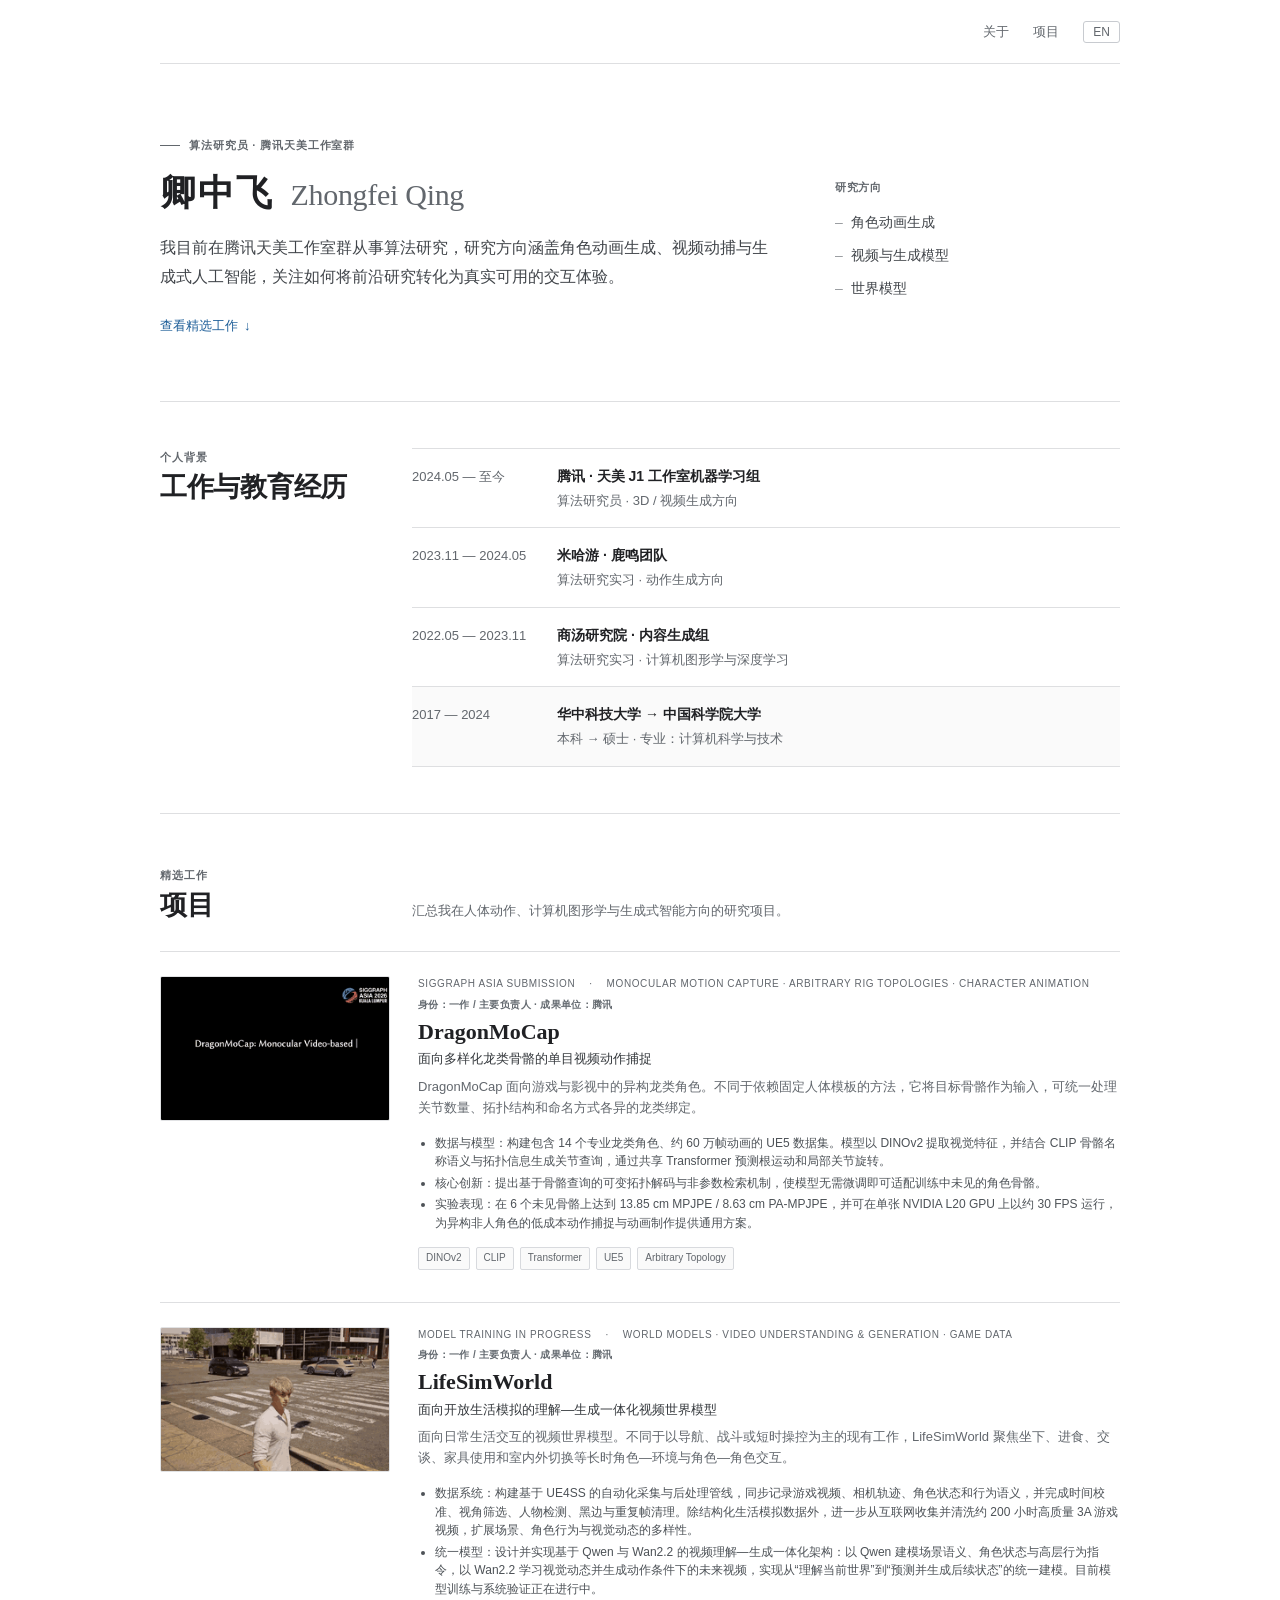
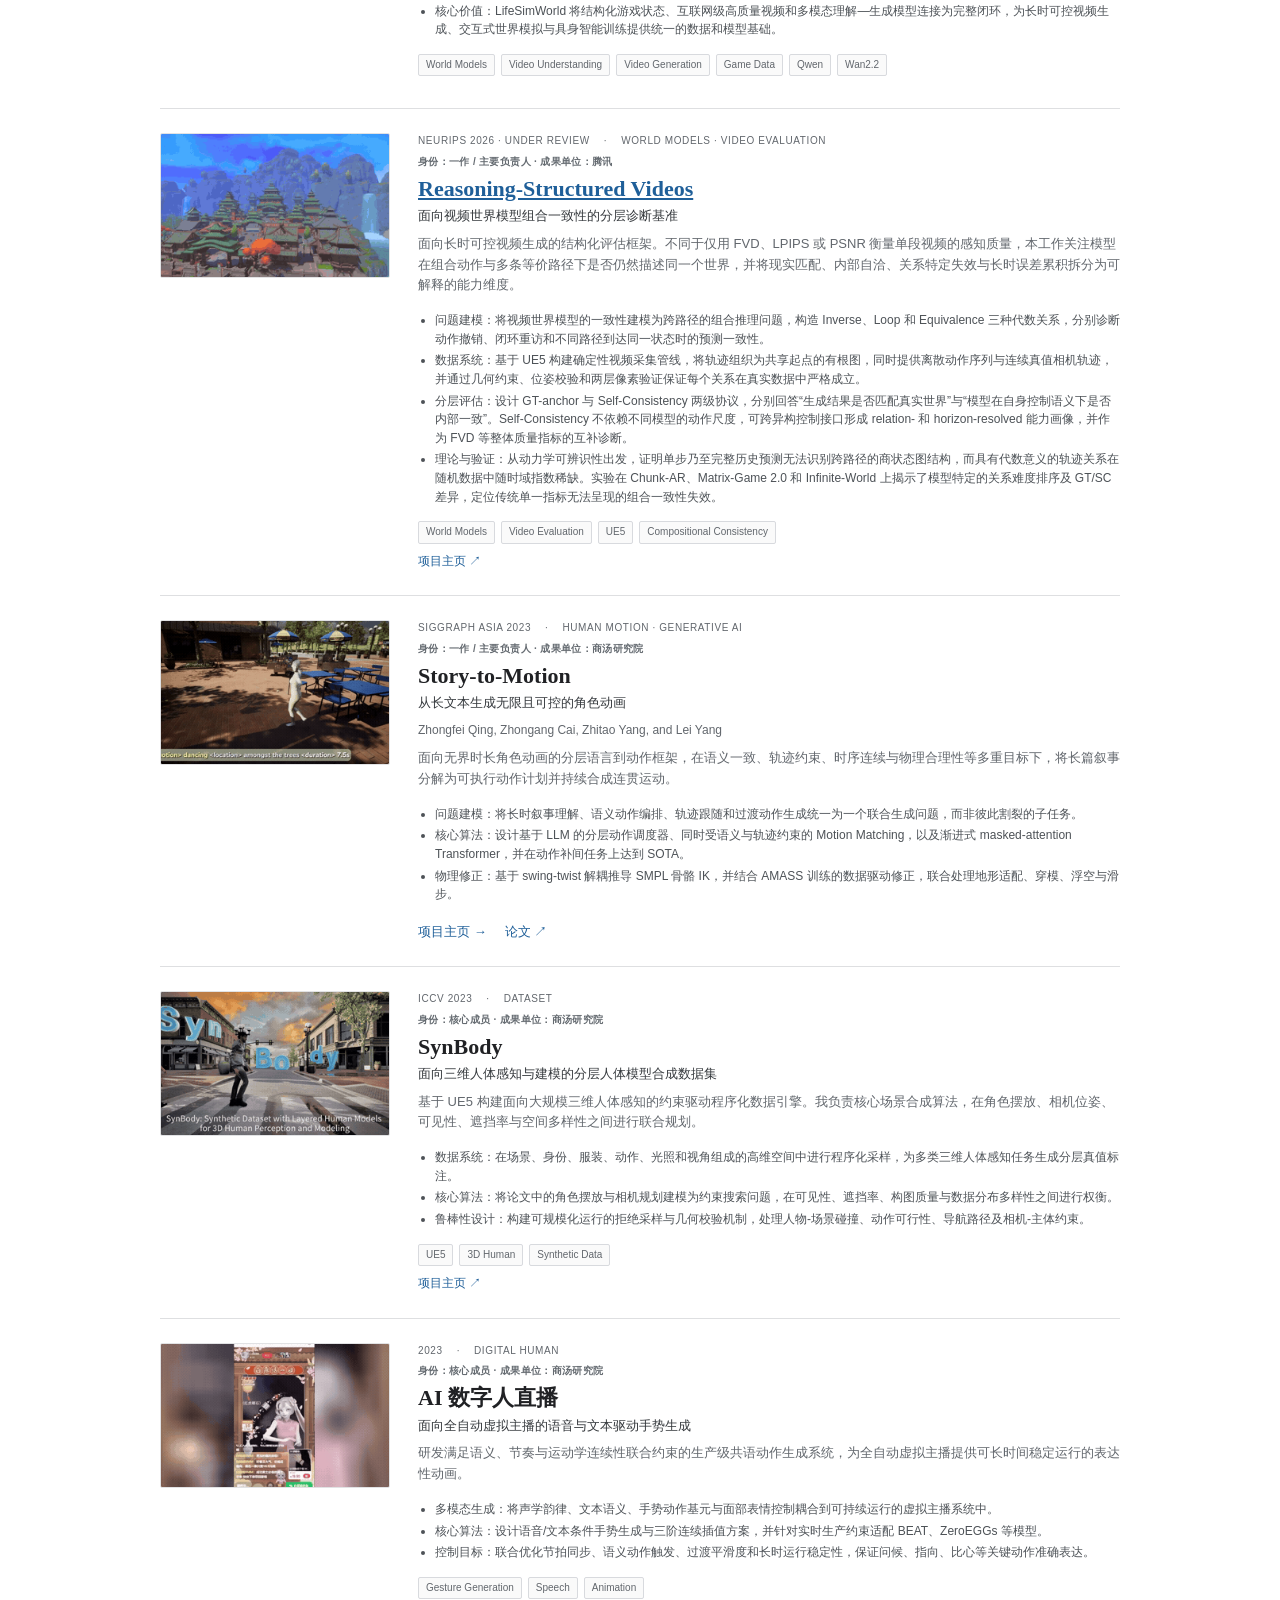
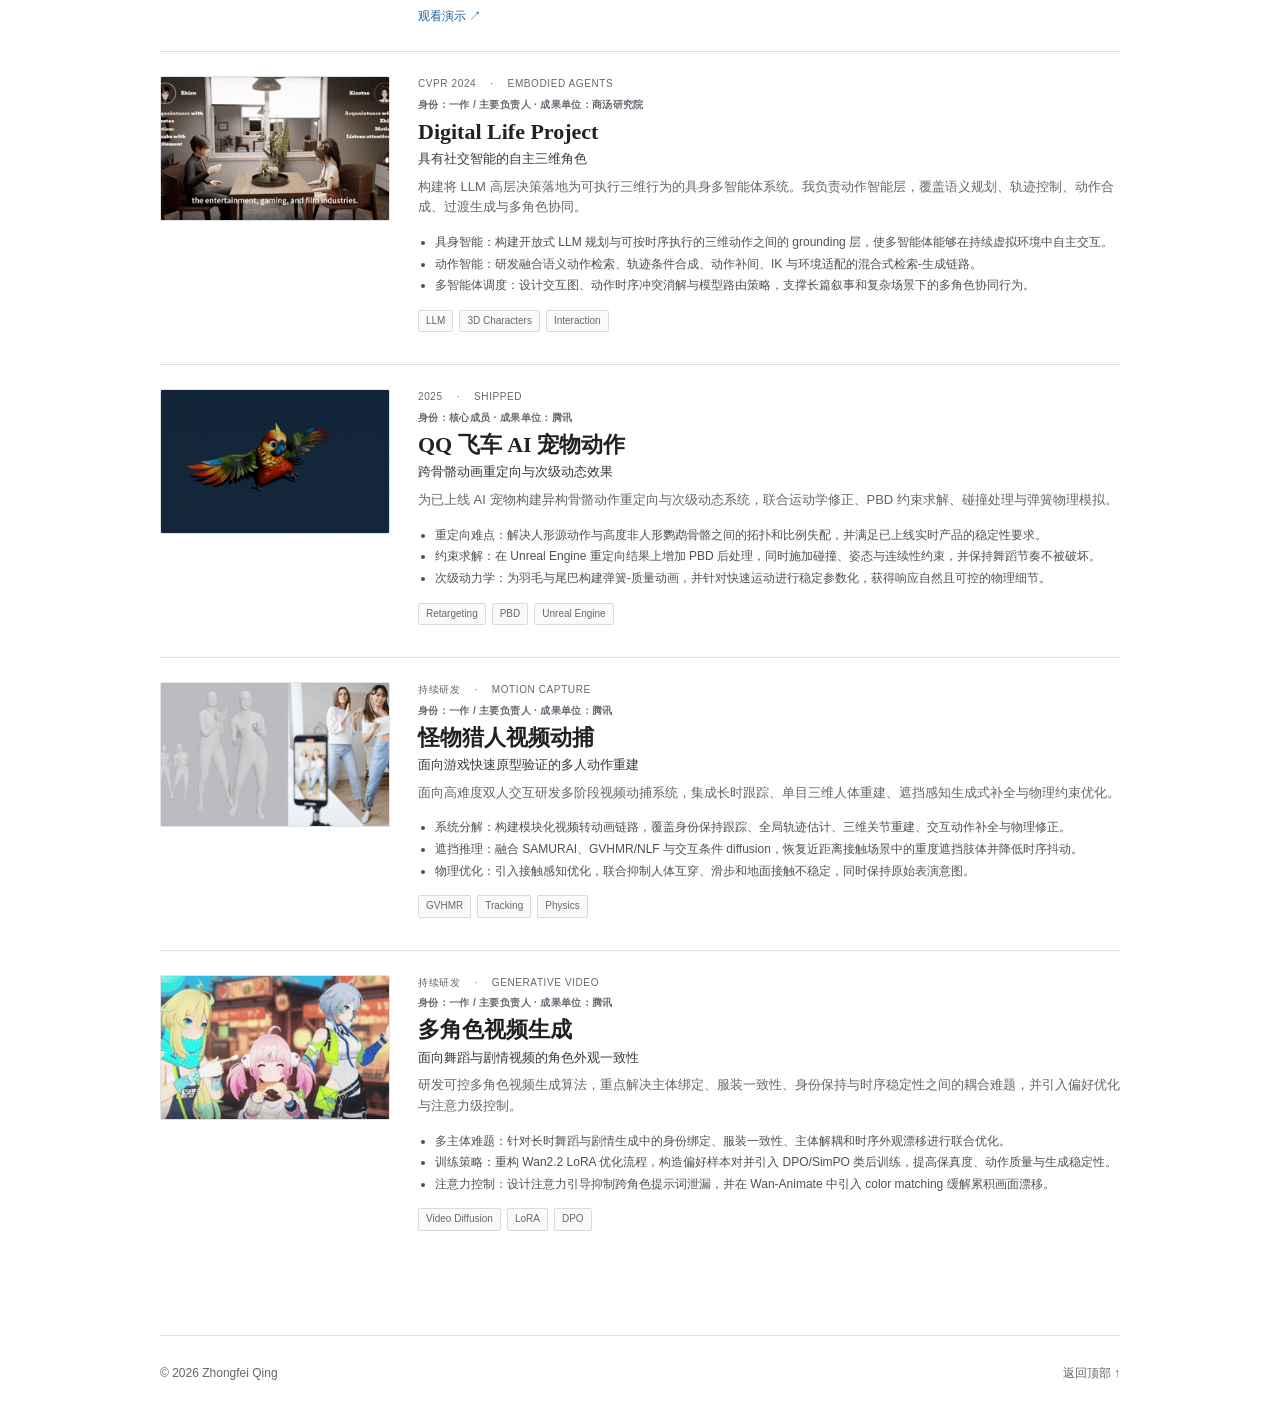
==== index.html @ 37f8f80c "Build bilingual academic portfolio homepage" ====
<!doctype html>
<html lang="zh-CN">
<head>
  <meta charset="utf-8">
  <meta name="viewport" content="width=device-width, initial-scale=1">
  <meta name="description" content="Zhongfei Qing — research, publications, and projects.">
  <title>Zhongfei Qing</title>
  <link rel="stylesheet" href="./assets/site.css">
</head>
<body>
  <header class="site-header">
    <nav aria-label="Primary navigation">
      <a href="#about" data-i18n="navAbout">About</a>
      <a href="#projects" data-i18n="navProjects">Projects</a>
      <button class="language-toggle" type="button" aria-label="切换到中文" data-language-toggle>中文</button>
    </nav>
  </header>

  <main id="top">
    <section class="hero" id="about">
      <div class="eyebrow"><span></span><span data-i18n="role">Algorithm Researcher · Tencent TiMi Studio Group</span></div>
      <div class="hero-grid">
        <div>
          <h1><span class="chinese-name">卿中飞</span><span class="english-name">Zhongfei <em>Qing</em></span></h1>
          <p class="intro" data-i18n="intro">
            我目前在腾讯天美工作室群从事算法研究，研究方向涵盖角色动画生成、视频动捕与
            生成式人工智能，关注如何将前沿研究转化为真实可用的交互体验。
          </p>
          <div class="hero-links">
            <a class="primary-link" href="#projects"><span data-i18n="viewWork">View selected work</span> <span aria-hidden="true">↓</span></a>
          </div>
        </div>
        <aside class="research-note" aria-label="Research interests">
          <p class="note-label" data-i18n="interestsLabel">Research interests</p>
          <ul>
            <li data-i18n="interestAnimation">Character Animation Generation</li>
            <li data-i18n="interestModels">Video &amp; Generative Models</li>
            <li data-i18n="interestWorld">World Models</li>
          </ul>
        </aside>
      </div>
    </section>

    <section class="profile-facts" aria-label="Experience and education">
      <div class="fact-heading">
        <p class="kicker" data-i18n="backgroundKicker">Background</p>
        <h2 data-i18n="backgroundTitle">Experience &amp; Education</h2>
      </div>
      <div class="fact-list">
        <article class="fact-row">
          <p class="fact-year" data-locale data-en="2024.05 — Present" data-zh="2024.05 — 至今">2024.05 — Present</p>
          <div>
            <h3 data-locale data-en="Tencent · TiMi J1 Studio Machine Learning Group" data-zh="腾讯 · 天美 J1 工作室机器学习组">Tencent · TiMi J1 Studio Machine Learning Group</h3>
            <p data-locale data-en="Algorithm Researcher · 3D / Video Generation" data-zh="算法研究员 · 3D / 视频生成方向">Algorithm Researcher · 3D / Video Generation</p>
          </div>
        </article>
        <article class="fact-row">
          <p class="fact-year">2023.11 — 2024.05</p>
          <div>
            <h3 data-locale data-en="miHoYo · Lumi Team" data-zh="米哈游 · 鹿鸣团队">miHoYo · Lumi Team</h3>
            <p data-locale data-en="Research Intern · Motion Generation" data-zh="算法研究实习 · 动作生成方向">Research Intern · Motion Generation</p>
          </div>
        </article>
        <article class="fact-row">
          <p class="fact-year">2022.05 — 2023.11</p>
          <div>
            <h3 data-locale data-en="SenseTime Research · Content Generation Team" data-zh="商汤研究院 · 内容生成组">SenseTime Research · Content Generation Team</h3>
            <p data-locale data-en="Research Intern · Computer Graphics & Deep Learning" data-zh="算法研究实习 · 计算机图形学与深度学习">Research Intern · Computer Graphics & Deep Learning</p>
          </div>
        </article>
        <article class="fact-row education-row">
          <p class="fact-year">2017 — 2024</p>
          <div>
            <h3 data-locale data-en="Huazhong University of Science and Technology → University of Chinese Academy of Sciences" data-zh="华中科技大学 → 中国科学院大学">Huazhong University of Science and Technology → University of Chinese Academy of Sciences</h3>
            <p data-locale data-en="B.E. → M.S. · Major: Computer Science and Technology" data-zh="本科 → 硕士 · 专业：计算机科学与技术">B.E. → M.S. · Major: Computer Science and Technology</p>
          </div>
        </article>
      </div>
    </section>

    <section class="projects" id="projects">
      <div class="section-heading">
        <div>
          <p class="kicker" data-i18n="selectedWork">Selected work</p>
          <h2 data-i18n="projectsTitle">Projects</h2>
        </div>
        <p data-i18n="projectsLead">A collection of research projects in motion, graphics, and generative intelligence.</p>
      </div>

      <div class="project-grid">
        <article class="project-summary">
          <div class="summary-image">
            <img class="media-contain" src="./assets/projects/gifs/dragonmocap.gif" alt="DragonMoCap monocular motion capture across diverse dragon rigs" loading="eager">
          </div>
          <div class="summary-meta"><span>SIGGRAPH Asia Submission</span><span>Monocular Motion Capture · Arbitrary Rig Topologies · Character Animation</span></div>
          <p class="project-credit" data-locale data-en="Role: First Author / Project Lead · Affiliation: Tencent" data-zh="身份：一作 / 主要负责人 · 成果单位：腾讯">Role: First Author / Project Lead · Affiliation: Tencent</p>
          <h3>DragonMoCap</h3>
          <p class="summary-subtitle" data-locale data-en="Monocular motion capture for diverse dragon skeletons" data-zh="面向多样化龙类骨骼的单目视频动作捕捉">Monocular motion capture for diverse dragon skeletons</p>
          <p data-locale data-en="DragonMoCap targets heterogeneous dragon characters in games and film. Unlike methods tied to a fixed human-body template, it takes the target skeleton itself as input and provides a unified solution for dragon rigs with different joint counts, topologies, and naming conventions." data-zh="DragonMoCap 面向游戏与影视中的异构龙类角色。不同于依赖固定人体模板的方法，它将目标骨骼作为输入，可统一处理关节数量、拓扑结构和命名方式各异的龙类绑定。">DragonMoCap targets heterogeneous dragon characters in games and film. Unlike methods tied to a fixed human-body template, it takes the target skeleton itself as input and provides a unified solution for dragon rigs with different joint counts, topologies, and naming conventions.</p>
          <ul class="project-details">
            <li data-locale data-en="Data and model: Built a UE5 dataset containing 14 professionally rigged dragon characters and approximately 600,000 animation frames. The model extracts visual features with DINOv2, combines CLIP semantics from bone names with skeletal topology to construct joint queries, and uses a shared Transformer to predict root motion and local joint rotations." data-zh="数据与模型：构建包含 14 个专业龙类角色、约 60 万帧动画的 UE5 数据集。模型以 DINOv2 提取视觉特征，并结合 CLIP 骨骼名称语义与拓扑信息生成关节查询，通过共享 Transformer 预测根运动和局部关节旋转。">Data and model: Built a UE5 dataset containing 14 professionally rigged dragon characters and approximately 600,000 animation frames. The model extracts visual features with DINOv2, combines CLIP semantics from bone names with skeletal topology to construct joint queries, and uses a shared Transformer to predict root motion and local joint rotations.</li>
            <li data-locale data-en="Core innovation: Introduces skeleton-query-based variable-topology decoding and non-parametric retrieval, allowing the model to adapt to previously unseen character rigs without fine-tuning." data-zh="核心创新：提出基于骨骼查询的可变拓扑解码与非参数检索机制，使模型无需微调即可适配训练中未见的角色骨骼。">Core innovation: Introduces skeleton-query-based variable-topology decoding and non-parametric retrieval, allowing the model to adapt to previously unseen character rigs without fine-tuning.</li>
            <li data-locale data-en="Performance: Achieves 13.85 cm MPJPE and 8.63 cm PA-MPJPE on six unseen skeletons while running at approximately 30 FPS on a single NVIDIA L20 GPU, providing a general and economical motion-capture solution for heterogeneous non-human character animation." data-zh="实验表现：在 6 个未见骨骼上达到 13.85 cm MPJPE / 8.63 cm PA-MPJPE，并可在单张 NVIDIA L20 GPU 上以约 30 FPS 运行，为异构非人角色的低成本动作捕捉与动画制作提供通用方案。">Performance: Achieves 13.85 cm MPJPE and 8.63 cm PA-MPJPE on six unseen skeletons while running at approximately 30 FPS on a single NVIDIA L20 GPU, providing a general and economical motion-capture solution for heterogeneous non-human character animation.</li>
          </ul>
          <div class="tag-list"><span>DINOv2</span><span>CLIP</span><span>Transformer</span><span>UE5</span><span>Arbitrary Topology</span></div>
        </article>

        <article class="project-summary">
          <div class="summary-image">
            <img src="./assets/projects/gifs/lifesimworld.gif" alt="LifeSimWorld open-world life simulation video world model demo" loading="lazy">
          </div>
          <div class="summary-meta"><span>Model Training in Progress</span><span>World Models · Video Understanding &amp; Generation · Game Data</span></div>
          <p class="project-credit" data-locale data-en="Role: First Author / Project Lead · Affiliation: Tencent" data-zh="身份：一作 / 主要负责人 · 成果单位：腾讯">Role: First Author / Project Lead · Affiliation: Tencent</p>
          <h3>LifeSimWorld</h3>
          <p class="summary-subtitle" data-locale data-en="A unified video world model for understanding and generating open-ended life simulation" data-zh="面向开放生活模拟的理解—生成一体化视频世界模型">A unified video world model for understanding and generating open-ended life simulation</p>
          <p data-locale data-en="A video world model for everyday life interactions. Unlike existing systems centered on navigation, combat, or short-horizon control, LifeSimWorld focuses on long-duration character–environment and character–character interactions such as sitting, eating, conversation, furniture use, and transitions between indoor and outdoor spaces." data-zh="面向日常生活交互的视频世界模型。不同于以导航、战斗或短时操控为主的现有工作，LifeSimWorld 聚焦坐下、进食、交谈、家具使用和室内外切换等长时角色—环境与角色—角色交互。">A video world model for everyday life interactions. Unlike existing systems centered on navigation, combat, or short-horizon control, LifeSimWorld focuses on long-duration character–environment and character–character interactions such as sitting, eating, conversation, furniture use, and transitions between indoor and outdoor spaces.</p>
          <ul class="project-details">
            <li data-locale data-en="Data system: Built a UE4SS-based automated capture and post-processing pipeline that synchronizes game video, camera trajectories, character states, and behavioral semantics, followed by temporal calibration, viewpoint filtering, person detection, black-border removal, and duplicate-frame cleaning. Beyond structured life-simulation data, collected and curated approximately 200 hours of high-quality AAA game footage to expand the diversity of environments, character behavior, and visual dynamics." data-zh="数据系统：构建基于 UE4SS 的自动化采集与后处理管线，同步记录游戏视频、相机轨迹、角色状态和行为语义，并完成时间校准、视角筛选、人物检测、黑边与重复帧清理。除结构化生活模拟数据外，进一步从互联网收集并清洗约 200 小时高质量 3A 游戏视频，扩展场景、角色行为与视觉动态的多样性。">Data system: Built a UE4SS-based automated capture and post-processing pipeline that synchronizes game video, camera trajectories, character states, and behavioral semantics, followed by temporal calibration, viewpoint filtering, person detection, black-border removal, and duplicate-frame cleaning. Beyond structured life-simulation data, collected and curated approximately 200 hours of high-quality AAA game footage to expand the diversity of environments, character behavior, and visual dynamics.</li>
            <li data-locale data-en="Unified model: Designed and implemented a Qwen- and Wan2.2-based architecture that unifies video understanding and generation. Qwen models scene semantics, character state, and high-level behavioral instructions, while Wan2.2 learns visual dynamics and generates action-conditioned future video, connecting current-world understanding with future-state prediction and synthesis. Model training and system validation are in progress." data-zh="统一模型：设计并实现基于 Qwen 与 Wan2.2 的视频理解—生成一体化架构：以 Qwen 建模场景语义、角色状态与高层行为指令，以 Wan2.2 学习视觉动态并生成动作条件下的未来视频，实现从“理解当前世界”到“预测并生成后续状态”的统一建模。目前模型训练与系统验证正在进行中。">Unified model: Designed and implemented a Qwen- and Wan2.2-based architecture that unifies video understanding and generation. Qwen models scene semantics, character state, and high-level behavioral instructions, while Wan2.2 learns visual dynamics and generates action-conditioned future video, connecting current-world understanding with future-state prediction and synthesis. Model training and system validation are in progress.</li>
            <li data-locale data-en="Core value: Connects structured game state, internet-scale high-quality video, and multimodal understanding–generation models into a complete data-to-model loop, providing a unified foundation for long-horizon controllable video generation, interactive world simulation, and embodied-intelligence training." data-zh="核心价值：LifeSimWorld 将结构化游戏状态、互联网级高质量视频和多模态理解—生成模型连接为完整闭环，为长时可控视频生成、交互式世界模拟与具身智能训练提供统一的数据和模型基础。">Core value: Connects structured game state, internet-scale high-quality video, and multimodal understanding–generation models into a complete data-to-model loop, providing a unified foundation for long-horizon controllable video generation, interactive world simulation, and embodied-intelligence training.</li>
          </ul>
          <div class="tag-list"><span>World Models</span><span>Video Understanding</span><span>Video Generation</span><span>Game Data</span><span>Qwen</span><span>Wan2.2</span></div>
        </article>

        <article class="project-summary">
          <div class="summary-image">
            <img src="./assets/projects/gifs/reasoning-structured-videos.gif" alt="Reasoning-Structured Videos compositional consistency evaluation demo" loading="lazy">
          </div>
          <div class="summary-meta"><span>NeurIPS 2026 · Under Review</span><span>World Models · Video Evaluation</span></div>
          <p class="project-credit" data-locale data-en="Role: First Author / Project Lead · Affiliation: Tencent" data-zh="身份：一作 / 主要负责人 · 成果单位：腾讯">Role: First Author / Project Lead · Affiliation: Tencent</p>
          <h3><a href="https://reasoningvideo.github.io/reasoning-structured-videos/" target="_blank" rel="noreferrer">Reasoning-Structured Videos</a></h3>
          <p class="summary-subtitle" data-locale data-en="A hierarchical diagnostic benchmark for compositional consistency in video world models" data-zh="面向视频世界模型组合一致性的分层诊断基准">A hierarchical diagnostic benchmark for compositional consistency in video world models</p>
          <p data-locale data-en="A structured evaluation framework for long-horizon controllable video generation. Beyond perceptual metrics such as FVD, LPIPS, and PSNR, it tests whether a model preserves the same underlying world across composed actions and multiple equivalent paths, decomposing failures into interpretable dimensions of realism, internal consistency, relation type, and temporal horizon." data-zh="面向长时可控视频生成的结构化评估框架。不同于仅用 FVD、LPIPS 或 PSNR 衡量单段视频的感知质量，本工作关注模型在组合动作与多条等价路径下是否仍然描述同一个世界，并将现实匹配、内部自洽、关系特定失效与长时误差累积拆分为可解释的能力维度。">A structured evaluation framework for long-horizon controllable video generation. Beyond perceptual metrics such as FVD, LPIPS, and PSNR, it tests whether a model preserves the same underlying world across composed actions and multiple equivalent paths, decomposing failures into interpretable dimensions of realism, internal consistency, relation type, and temporal horizon.</p>
          <ul class="project-details">
            <li data-locale data-en="Problem formulation: Models consistency in video world models as a cross-path compositional reasoning problem. Inverse, Loop, and Equivalence relations respectively diagnose action cancellation, closed-loop revisitation, and agreement between distinct paths that reach the same state." data-zh="问题建模：将视频世界模型的一致性建模为跨路径的组合推理问题，构造 Inverse、Loop 和 Equivalence 三种代数关系，分别诊断动作撤销、闭环重访和不同路径到达同一状态时的预测一致性。">Problem formulation: Models consistency in video world models as a cross-path compositional reasoning problem. Inverse, Loop, and Equivalence relations respectively diagnose action cancellation, closed-loop revisitation, and agreement between distinct paths that reach the same state.</li>
            <li data-locale data-en="Data system: Builds a deterministic UE5 capture pipeline that organizes trajectories as rooted graphs with shared initial states, paired discrete action sequences, and continuous ground-truth camera poses. Geometric constraints, pose verification, and two-stage pixel validation ensure every algebraic relation holds exactly in the real data." data-zh="数据系统：基于 UE5 构建确定性视频采集管线，将轨迹组织为共享起点的有根图，同时提供离散动作序列与连续真值相机轨迹，并通过几何约束、位姿校验和两层像素验证保证每个关系在真实数据中严格成立。">Data system: Builds a deterministic UE5 capture pipeline that organizes trajectories as rooted graphs with shared initial states, paired discrete action sequences, and continuous ground-truth camera poses. Geometric constraints, pose verification, and two-stage pixel validation ensure every algebraic relation holds exactly in the real data.</li>
            <li data-locale data-en="Hierarchical evaluation: Introduces complementary GT-anchor and Self-Consistency protocols to separate real-world fidelity from consistency under a model's own control semantics. The latter is invariant to model-specific action scales and produces relation- and horizon-resolved capability profiles across heterogeneous control interfaces." data-zh="分层评估：设计 GT-anchor 与 Self-Consistency 两级协议，分别回答“生成结果是否匹配真实世界”与“模型在自身控制语义下是否内部一致”。Self-Consistency 不依赖不同模型的动作尺度，可跨异构控制接口形成 relation- 和 horizon-resolved 能力画像，并作为 FVD 等整体质量指标的互补诊断。">Hierarchical evaluation: Introduces complementary GT-anchor and Self-Consistency protocols to separate real-world fidelity from consistency under a model's own control semantics. The latter is invariant to model-specific action scales and produces relation- and horizon-resolved capability profiles across heterogeneous control interfaces.</li>
            <li data-locale data-en="Theory and validation: Shows from dynamical identifiability that one-step and even full-history prediction cannot identify the quotient-state structure induced by cross-path equivalence, while algebraically meaningful relations become exponentially rare in random data as the horizon grows. Experiments on Chunk-AR, Matrix-Game 2.0, and Infinite-World reveal model-specific relation difficulty and GT/SC gaps hidden by aggregate metrics." data-zh="理论与验证：从动力学可辨识性出发，证明单步乃至完整历史预测无法识别跨路径的商状态图结构，而具有代数意义的轨迹关系在随机数据中随时域指数稀缺。实验在 Chunk-AR、Matrix-Game 2.0 和 Infinite-World 上揭示了模型特定的关系难度排序及 GT/SC 差异，定位传统单一指标无法呈现的组合一致性失效。">Theory and validation: Shows from dynamical identifiability that one-step and even full-history prediction cannot identify the quotient-state structure induced by cross-path equivalence, while algebraically meaningful relations become exponentially rare in random data as the horizon grows. Experiments on Chunk-AR, Matrix-Game 2.0, and Infinite-World reveal model-specific relation difficulty and GT/SC gaps hidden by aggregate metrics.</li>
          </ul>
          <div class="tag-list"><span>World Models</span><span>Video Evaluation</span><span>UE5</span><span>Compositional Consistency</span></div>
          <a href="https://reasoningvideo.github.io/reasoning-structured-videos/" target="_blank" rel="noreferrer"><span data-i18n="publicProject">Project page</span> ↗</a>
        </article>

      <article class="project-card">
        <a class="project-media" href="./projects/story-to-motion/" aria-label="Open Story-to-Motion project page">
          <img src="./assets/projects/gifs/story-to-motion.gif" alt="Story-to-Motion text-driven character animation demo" loading="lazy">
          <span class="view-project"><span data-i18n="viewProject">View project</span> <span aria-hidden="true">↗</span></span>
        </a>
        <div class="project-copy">
          <div class="project-meta">
            <span>SIGGRAPH Asia 2023</span>
            <span>Human Motion · Generative AI</span>
          </div>
          <p class="project-credit" data-locale data-en="Role: First Author / Project Lead · Affiliation: SenseTime Research" data-zh="身份：一作 / 主要负责人 · 成果单位：商汤研究院">Role: First Author / Project Lead · Affiliation: SenseTime Research</p>
          <h3><a href="./projects/story-to-motion/">Story-to-Motion</a></h3>
          <p class="project-subtitle" data-i18n="projectSubtitle">Synthesizing Infinite and Controllable Character Animation from Long Text</p>
          <p class="project-authors">Zhongfei Qing, Zhongang Cai, Zhitao Yang, and Lei Yang</p>
          <p data-i18n="projectDescription">
            A language-driven system for generating controllable, infinitely long character
            motions and trajectories from narrative text. It combines an LLM-based motion
            scheduler, semantic motion retrieval, and a progressive mask transformer to
            produce coherent animation across long stories.
          </p>
          <ul class="project-details">
            <li data-locale data-en="Problem formulation: Unified long-horizon language understanding, semantic motion composition, trajectory tracking, and transition synthesis in a single generation problem rather than isolated subtasks." data-zh="问题建模：将长时叙事理解、语义动作编排、轨迹跟随和过渡动作生成统一为一个联合生成问题，而非彼此割裂的子任务。">Problem formulation: Unified long-horizon language understanding, semantic motion composition, trajectory tracking, and transition synthesis in a single generation problem rather than isolated subtasks.</li>
            <li data-locale data-en="Core algorithm: Designed an LLM-based hierarchical motion scheduler, semantic-and-trajectory constrained motion matching, and a progressive masked-attention Transformer that achieved state-of-the-art results on motion inbetweening." data-zh="核心算法：设计基于 LLM 的分层动作调度器、同时受语义与轨迹约束的 Motion Matching，以及渐进式 masked-attention Transformer，并在动作补间任务上达到 SOTA。">Core algorithm: Designed an LLM-based hierarchical motion scheduler, semantic-and-trajectory constrained motion matching, and a progressive masked-attention Transformer that achieved state-of-the-art results on motion inbetweening.</li>
            <li data-locale data-en="Physical correction: Derived SMPL inverse kinematics with swing-twist decomposition and AMASS-trained data-driven refinement to jointly address terrain adaptation, penetration, floating, and foot sliding." data-zh="物理修正：基于 swing-twist 解耦推导 SMPL 骨骼 IK，并结合 AMASS 训练的数据驱动修正，联合处理地形适配、穿模、浮空与滑步。">Physical correction: Derived SMPL inverse kinematics with swing-twist decomposition and AMASS-trained data-driven refinement to jointly address terrain adaptation, penetration, floating, and foot sliding.</li>
          </ul>
          <div class="project-actions">
            <a class="project-link" href="./projects/story-to-motion/"><span data-i18n="projectPage">Project page</span> <span aria-hidden="true">→</span></a>
            <a class="project-link subtle" href="https://arxiv.org/abs/2303.17368" target="_blank" rel="noreferrer"><span data-i18n="paper">Paper</span> ↗</a>
          </div>
        </div>
      </article>

        <article class="project-summary">
          <div class="summary-image"><img src="./assets/projects/gifs/synbody.gif" alt="SynBody synthetic human dataset demo" loading="lazy"></div>
          <div class="summary-meta"><span>ICCV 2023</span><span>Dataset</span></div>
          <p class="project-credit" data-locale data-en="Role: Core Member · Affiliation: SenseTime Research" data-zh="身份：核心成员 · 成果单位：商汤研究院">Role: Core Member · Affiliation: SenseTime Research</p>
          <h3>SynBody</h3>
          <p class="summary-subtitle" data-i18n="synbodySubtitle">Synthetic Dataset with Layered Human Models for 3D Human Perception and Modeling</p>
          <p data-i18n="synbodyDescription">A large-scale synthetic human dataset built with UE5 for 3D human perception. I designed the camera and character placement system, including visibility, occlusion, and scene-aware layout planning.</p>
          <ul class="project-details">
            <li data-locale data-en="Dataset system: Constructed a high-dimensional procedural generation space over scenes, identities, garments, motions, lighting, and viewpoints, producing layered ground truth for multiple 3D perception tasks." data-zh="数据系统：在场景、身份、服装、动作、光照和视角组成的高维空间中进行程序化采样，为多类三维人体感知任务生成分层真值标注。">Dataset system: Constructed a high-dimensional procedural generation space over scenes, identities, garments, motions, lighting, and viewpoints, producing layered ground truth for multiple 3D perception tasks.</li>
            <li data-locale data-en="Core algorithm: Designed the paper's character placement and camera planning modules as a constrained search problem balancing visibility, occlusion, framing quality, and distribution diversity." data-zh="核心算法：将论文中的角色摆放与相机规划建模为约束搜索问题，在可见性、遮挡率、构图质量与数据分布多样性之间进行权衡。">Core algorithm: Designed the paper's character placement and camera planning modules as a constrained search problem balancing visibility, occlusion, framing quality, and distribution diversity.</li>
            <li data-locale data-en="Robustness: Built scalable rejection sampling and geometric validation for human-scene collision, action feasibility, navigation paths, and camera-to-subject constraints." data-zh="鲁棒性设计：构建可规模化运行的拒绝采样与几何校验机制，处理人物-场景碰撞、动作可行性、导航路径及相机-主体约束。">Robustness: Built scalable rejection sampling and geometric validation for human-scene collision, action feasibility, navigation paths, and camera-to-subject constraints.</li>
          </ul>
          <div class="tag-list"><span>UE5</span><span>3D Human</span><span>Synthetic Data</span></div>
          <a href="https://synbody.github.io/" target="_blank" rel="noreferrer"><span data-i18n="publicProject">Project page</span> ↗</a>
        </article>

        <article class="project-summary">
          <div class="summary-image"><img src="./assets/projects/gifs/digital-human-livestream.gif" alt="AI digital human livestreaming demo" loading="lazy"></div>
          <div class="summary-meta"><span>2023</span><span>Digital Human</span></div>
          <p class="project-credit" data-locale data-en="Role: Core Member · Affiliation: SenseTime Research" data-zh="身份：核心成员 · 成果单位：商汤研究院">Role: Core Member · Affiliation: SenseTime Research</p>
          <h3 data-i18n="livestreamTitle">AI Digital Human Livestreaming</h3>
          <p class="summary-subtitle" data-i18n="livestreamSubtitle">Speech- and text-driven gesture generation for autonomous virtual presenters</p>
          <p data-i18n="livestreamDescription">Developed gesture generation and continuous motion interpolation for an automated virtual livestreamer, aligning expressive gestures with speech rhythm and semantic intent.</p>
          <ul class="project-details">
            <li data-locale data-en="Multimodal generation: Coupled acoustic prosody, linguistic semantics, gesture primitives, and facial expression control in a continuously running virtual-presenter stack." data-zh="多模态生成：将声学韵律、文本语义、手势动作基元与面部表情控制耦合到可持续运行的虚拟主播系统中。">Multimodal generation: Coupled acoustic prosody, linguistic semantics, gesture primitives, and facial expression control in a continuously running virtual-presenter stack.</li>
            <li data-locale data-en="Core algorithm: Designed speech/text-conditioned gesture synthesis and a third-order continuous interpolation scheme, while adapting BEAT and ZeroEGGs-style models for real-time production constraints." data-zh="核心算法：设计语音/文本条件手势生成与三阶连续插值方案，并针对实时生产约束适配 BEAT、ZeroEGGs 等模型。">Core algorithm: Designed speech/text-conditioned gesture synthesis and a third-order continuous interpolation scheme, while adapting BEAT and ZeroEGGs-style models for real-time production constraints.</li>
            <li data-locale data-en="Control objective: Jointly optimized beat synchronization, semantic gesture triggering, transition smoothness, and long-duration stability for gestures such as greeting, pointing, and heart signs." data-zh="控制目标：联合优化节拍同步、语义动作触发、过渡平滑度和长时运行稳定性，保证问候、指向、比心等关键动作准确表达。">Control objective: Jointly optimized beat synchronization, semantic gesture triggering, transition smoothness, and long-duration stability for gestures such as greeting, pointing, and heart signs.</li>
          </ul>
          <div class="tag-list"><span>Gesture Generation</span><span>Speech</span><span>Animation</span></div>
          <a href="https://www.bilibili.com/video/BV1aj411U7ca/" target="_blank" rel="noreferrer"><span data-i18n="watchDemo">Watch demo</span> ↗</a>
        </article>

        <article class="project-summary">
          <div class="summary-image"><img src="./assets/projects/gifs/digital-life.gif" alt="Digital Life autonomous character interaction demo" loading="lazy"></div>
          <div class="summary-meta"><span>CVPR 2024</span><span>Embodied Agents</span></div>
          <p class="project-credit" data-locale data-en="Role: First Author / Project Lead · Affiliation: SenseTime Research" data-zh="身份：一作 / 主要负责人 · 成果单位：商汤研究院">Role: First Author / Project Lead · Affiliation: SenseTime Research</p>
          <h3>Digital Life Project</h3>
          <p class="summary-subtitle" data-i18n="digitalLifeSubtitle">Autonomous 3D Characters with Social Intelligence</p>
          <p data-i18n="digitalLifeDescription">A multi-character virtual world combining language models with motion generation. I worked on text-driven interaction, semantic action execution, motion transitions, and multi-agent animation logic.</p>
          <ul class="project-details">
            <li data-locale data-en="Embodied intelligence: Built the grounding layer between open-ended LLM plans and temporally executable 3D actions in a persistent multi-agent environment." data-zh="具身智能：构建开放式 LLM 规划与可按时序执行的三维动作之间的 grounding 层，使多智能体能够在持续虚拟环境中自主交互。">Embodied intelligence: Built the grounding layer between open-ended LLM plans and temporally executable 3D actions in a persistent multi-agent environment.</li>
            <li data-locale data-en="Motion intelligence: Developed a hybrid retrieval-and-generation stack combining semantic motion search, trajectory-conditioned synthesis, inbetweening, IK, and environment adaptation." data-zh="动作智能：研发融合语义动作检索、轨迹条件合成、动作补间、IK 与环境适配的混合式检索-生成链路。">Motion intelligence: Developed a hybrid retrieval-and-generation stack combining semantic motion search, trajectory-conditioned synthesis, inbetweening, IK, and environment adaptation.</li>
            <li data-locale data-en="Multi-agent scheduling: Designed interaction graphs, temporal conflict resolution, and model-routing policies for coordinated behavior across long narratives and complex scenes." data-zh="多智能体调度：设计交互图、动作时序冲突消解与模型路由策略，支撑长篇叙事和复杂场景下的多角色协同行为。">Multi-agent scheduling: Designed interaction graphs, temporal conflict resolution, and model-routing policies for coordinated behavior across long narratives and complex scenes.</li>
          </ul>
          <div class="tag-list"><span>LLM</span><span>3D Characters</span><span>Interaction</span></div>
        </article>

        <article class="project-summary">
          <div class="summary-image"><img src="./assets/projects/gifs/qq-speed-pet.gif" alt="QQ Speed AI pet motion retargeting demo" loading="lazy"></div>
          <div class="summary-meta"><span>2025</span><span>Shipped</span></div>
          <p class="project-credit" data-locale data-en="Role: Core Member · Affiliation: Tencent" data-zh="身份：核心成员 · 成果单位：腾讯">Role: Core Member · Affiliation: Tencent</p>
          <h3 data-i18n="petTitle">QQ Speed AI Pet Motion</h3>
          <p class="summary-subtitle" data-i18n="petSubtitle">Cross-skeleton animation retargeting and secondary motion</p>
          <p data-i18n="petDescription">Built dance animation for an interactive in-game pet, improving cross-skeleton retargeting with position-based dynamics and adding physically inspired feather and tail motion.</p>
          <ul class="project-details">
            <li data-locale data-en="Retargeting challenge: Solved severe topology and proportion mismatch between source humanoid motion and a highly non-human parrot skeleton in a shipped real-time product." data-zh="重定向难点：解决人形源动作与高度非人形鹦鹉骨骼之间的拓扑和比例失配，并满足已上线实时产品的稳定性要求。">Retargeting challenge: Solved severe topology and proportion mismatch between source humanoid motion and a highly non-human parrot skeleton in a shipped real-time product.</li>
            <li data-locale data-en="Constraint solver: Added a position-based dynamics post-process over Unreal Engine retargeting to enforce collision, pose, and continuity constraints without destroying dance rhythm." data-zh="约束求解：在 Unreal Engine 重定向结果上增加 PBD 后处理，同时施加碰撞、姿态与连续性约束，并保持舞蹈节奏不被破坏。">Constraint solver: Added a position-based dynamics post-process over Unreal Engine retargeting to enforce collision, pose, and continuity constraints without destroying dance rhythm.</li>
            <li data-locale data-en="Secondary dynamics: Constructed spring-mass animation for feathers and tail with stable parameterization under fast motion, producing responsive yet controllable physical detail." data-zh="次级动力学：为羽毛与尾巴构建弹簧-质量动画，并针对快速运动进行稳定参数化，获得响应自然且可控的物理细节。">Secondary dynamics: Constructed spring-mass animation for feathers and tail with stable parameterization under fast motion, producing responsive yet controllable physical detail.</li>
          </ul>
          <div class="tag-list"><span>Retargeting</span><span>PBD</span><span>Unreal Engine</span></div>
        </article>

        <article class="project-summary">
          <div class="summary-image"><img src="./assets/projects/gifs/video-mocap.gif" alt="Monster Hunter video motion capture reconstruction demo" loading="lazy"></div>
          <div class="summary-meta"><span data-i18n="ongoing">Ongoing</span><span>Motion Capture</span></div>
          <p class="project-credit" data-locale data-en="Role: First Author / Project Lead · Affiliation: Tencent" data-zh="身份：一作 / 主要负责人 · 成果单位：腾讯">Role: First Author / Project Lead · Affiliation: Tencent</p>
          <h3 data-i18n="mocapTitle">Monster Hunter Video Motion Capture</h3>
          <p class="summary-subtitle" data-i18n="mocapSubtitle">Multi-person motion reconstruction for rapid game prototyping</p>
          <p data-i18n="mocapDescription">Developing a video-based motion capture pipeline for interacting characters, with accurate tracking, 3D human reconstruction, occlusion-aware motion recovery, and physics refinement.</p>
          <ul class="project-details">
            <li data-locale data-en="System decomposition: Built a modular video-to-animation stack covering identity-preserving tracking, global trajectory estimation, articulated 3D reconstruction, interaction completion, and physical correction." data-zh="系统分解：构建模块化视频转动画链路，覆盖身份保持跟踪、全局轨迹估计、三维关节重建、交互动作补全与物理修正。">System decomposition: Built a modular video-to-animation stack covering identity-preserving tracking, global trajectory estimation, articulated 3D reconstruction, interaction completion, and physical correction.</li>
            <li data-locale data-en="Occlusion reasoning: Combined SAMURAI with GVHMR/NLF and interaction-conditioned diffusion to recover heavily occluded limbs and reduce temporal jitter in close-contact scenes." data-zh="遮挡推理：融合 SAMURAI、GVHMR/NLF 与交互条件 diffusion，恢复近距离接触场景中的重度遮挡肢体并降低时序抖动。">Occlusion reasoning: Combined SAMURAI with GVHMR/NLF and interaction-conditioned diffusion to recover heavily occluded limbs and reduce temporal jitter in close-contact scenes.</li>
            <li data-locale data-en="Physics refinement: Introduced contact-aware optimization to jointly suppress interpenetration, foot sliding, and unstable ground contact while preserving the captured motion intent." data-zh="物理优化：引入接触感知优化，联合抑制人体互穿、滑步和地面接触不稳定，同时保持原始表演意图。">Physics refinement: Introduced contact-aware optimization to jointly suppress interpenetration, foot sliding, and unstable ground contact while preserving the captured motion intent.</li>
          </ul>
          <div class="tag-list"><span>GVHMR</span><span>Tracking</span><span>Physics</span></div>
        </article>

        <article class="project-summary">
          <div class="summary-image"><img src="./assets/projects/gifs/multi-character-video.gif" alt="Multi-character generative video demo" loading="lazy"></div>
          <div class="summary-meta"><span data-i18n="ongoing">Ongoing</span><span>Generative Video</span></div>
          <p class="project-credit" data-locale data-en="Role: First Author / Project Lead · Affiliation: Tencent" data-zh="身份：一作 / 主要负责人 · 成果单位：腾讯">Role: First Author / Project Lead · Affiliation: Tencent</p>
          <h3 data-i18n="videoTitle">Multi-character Video Generation</h3>
          <p class="summary-subtitle" data-i18n="videoSubtitle">Consistent character appearance for dance and narrative video</p>
          <p data-i18n="videoDescription">Research on controllable multi-character video generation, focusing on identity and clothing consistency through LoRA training, preference optimization, and attention-guided conditioning.</p>
          <ul class="project-details">
            <li data-locale data-en="Multi-subject challenge: Tackled identity binding, clothing consistency, subject disentanglement, and temporal appearance drift in long-form dance and narrative generation." data-zh="多主体难题：针对长时舞蹈与剧情生成中的身份绑定、服装一致性、主体解耦和时序外观漂移进行联合优化。">Multi-subject challenge: Tackled identity binding, clothing consistency, subject disentanglement, and temporal appearance drift in long-form dance and narrative generation.</li>
            <li data-locale data-en="Training strategy: Reworked Wan2.2 LoRA optimization with curated preference pairs and DPO/SimPO-style post-training to improve fidelity, motion quality, and generation stability." data-zh="训练策略：重构 Wan2.2 LoRA 优化流程，构造偏好样本对并引入 DPO/SimPO 类后训练，提高保真度、动作质量与生成稳定性。">Training strategy: Reworked Wan2.2 LoRA optimization with curated preference pairs and DPO/SimPO-style post-training to improve fidelity, motion quality, and generation stability.</li>
            <li data-locale data-en="Attention control: Designed attention guidance to suppress cross-character prompt leakage and introduced color matching in Wan-Animate to mitigate accumulated visual drift." data-zh="注意力控制：设计注意力引导抑制跨角色提示词泄漏，并在 Wan-Animate 中引入 color matching 缓解累积画面漂移。">Attention control: Designed attention guidance to suppress cross-character prompt leakage and introduced color matching in Wan-Animate to mitigate accumulated visual drift.</li>
          </ul>
          <div class="tag-list"><span>Video Diffusion</span><span>LoRA</span><span>DPO</span></div>
        </article>

        <article class="project-summary" hidden data-project="game-production-aigc">
          <div class="summary-image visual-placeholder" role="img" aria-label="Temporary visual for game production AIGC"><span>GAME<br>AIGC</span></div>
          <div class="summary-meta"><span>Production</span><span>AIGC Pipeline</span></div>
          <p class="project-credit" data-locale data-en="Role: Core Member · Affiliation: Tencent" data-zh="身份：核心成员 · 成果单位：腾讯">Role: Core Member · Affiliation: Tencent</p>
          <h3 data-locale data-en="Game Production AIGC Pipeline" data-zh="游戏制作提效 AIGC 应用部署">Game Production AIGC Pipeline</h3>
          <p class="summary-subtitle" data-locale data-en="Deploying generative models for efficient game-art production" data-zh="面向游戏美术生产的生成模型工程化落地">Deploying generative models for efficient game-art production</p>
          <p data-locale data-en="Built a model adaptation and serving platform that translates heterogeneous generative research models into stable game-art production capabilities across texture, image, pose, and facial domains." data-zh="构建生成模型适配与服务化平台，将异构前沿模型转化为稳定的游戏美术生产能力，覆盖纹理、图像、姿态与表情等多个模态。">Built a model adaptation and serving platform that translates heterogeneous generative research models into stable game-art production capabilities across texture, image, pose, and facial domains.</p>
          <ul class="project-details">
            <li data-locale data-en="Inverse graphics: Formulated low-LOD material recovery as differentiable-rendering optimization, automatically reconstructing UV-island content and repairing sub-pixel seam artifacts." data-zh="逆向图形学：将低 LOD 材质恢复建模为可微渲染优化，自动重建 UV 岛内容并修复亚像素级接缝瑕疵。">Inverse graphics: Formulated low-LOD material recovery as differentiable-rendering optimization, automatically reconstructing UV-island content and repairing sub-pixel seam artifacts.</li>
            <li data-locale data-en="Model adaptation: Built task-specific fine-tuning and inference pipelines for texture super-resolution and Flux/Qwen-based character style and pose transfer." data-zh="模型适配：为纹理超分辨率及基于 Flux/Qwen 的角色风格转换与姿态迁移构建任务化微调和推理链路。">Model adaptation: Built task-specific fine-tuning and inference pipelines for texture super-resolution and Flux/Qwen-based character style and pose transfer.</li>
            <li data-locale data-en="Productionization: Established model benchmarking, quality gates, service integration, and automated batch processing, including a LivePortrait-based facial-animation service." data-zh="工程化落地：建立模型评测、质量门禁、服务集成与自动批处理体系，并部署基于 LivePortrait 的表情动画服务。">Productionization: Established model benchmarking, quality gates, service integration, and automated batch processing, including a LivePortrait-based facial-animation service.</li>
          </ul>
          <div class="tag-list"><span>Diff. Rendering</span><span>Super-resolution</span><span>Deployment</span></div>
        </article>
      </div>
    </section>
  </main>

  <footer>
    <p>© <span id="year">2026</span> Zhongfei Qing</p>
    <a href="#top"><span data-i18n="backToTop">Back to top</span> ↑</a>
  </footer>

  <script>
    document.getElementById('year').textContent = new Date().getFullYear();

    const translations = {
      en: {
        navAbout: 'About', navProjects: 'Projects', role: 'Algorithm Researcher · Tencent TiMi Studio Group',
        intro: 'I am an algorithm researcher at Tencent TiMi Studio Group. My work spans character animation generation, video motion capture, and generative AI, with a focus on bringing research systems into real-world interactive experiences.',
        viewWork: 'View selected work', interestsLabel: 'Research interests',
        interestAnimation: 'Character Animation Generation',
        interestModels: 'Video & Generative Models', interestWorld: 'World Models',
        backgroundKicker: 'Background', backgroundTitle: 'Experience & Education',
        presentDate: '2024 — Present', tencentName: 'Tencent · TiMi Studio Group',
        tencentRole: 'Algorithm Researcher, Machine Learning',
        ucasName: 'University of Chinese Academy of Sciences', ucasDegree: 'M.S. in Computer Science and Technology',
        hustName: 'Huazhong University of Science and Technology', hustDegree: 'B.E. in Mechanical Science and Engineering',
        selectedWork: 'Selected work', projectsTitle: 'Projects',
        projectsLead: 'A collection of research projects in motion, graphics, and generative intelligence.',
        moreProjects: 'More projects', moreProjectsLead: 'Selected research and production work across digital humans, motion, and game content creation.',
        synbodySubtitle: 'Synthetic Dataset with Layered Human Models for 3D Human Perception and Modeling',
        synbodyDescription: 'A constraint-aware procedural data engine built on UE5 for large-scale 3D human perception. I designed the core scene synthesis algorithms that jointly optimize character placement, camera pose, visibility, occlusion, and spatial diversity.',
        publicProject: 'Project page',
        livestreamTitle: 'AI Digital Human Livestreaming', livestreamSubtitle: 'Speech- and text-driven gesture generation for autonomous virtual presenters',
        livestreamDescription: 'Developed a production-grade co-speech motion generation system under joint semantic, rhythmic, and kinematic constraints, enabling long-duration expressive animation for autonomous virtual presenters.', watchDemo: 'Watch demo',
        digitalLifeSubtitle: 'Autonomous 3D Characters with Social Intelligence',
        digitalLifeDescription: 'An embodied multi-agent system that grounds high-level LLM decisions into executable 3D behavior. I designed the motion intelligence layer spanning semantic planning, trajectory control, motion synthesis, transition generation, and multi-character coordination.',
        petTitle: 'QQ Speed AI Pet Motion', petSubtitle: 'Cross-skeleton animation retargeting and secondary motion',
        petDescription: 'Built a robust heterogeneous-skeleton retargeting and secondary-motion pipeline for a shipped AI pet, combining kinematic correction, position-based dynamics, collision handling, and spring simulation.',
        ongoing: 'Ongoing', mocapTitle: 'Monster Hunter Video Motion Capture', mocapSubtitle: 'Multi-person motion reconstruction for rapid game prototyping',
        mocapDescription: 'Developed a multi-stage video motion capture system for challenging two-person interactions, integrating long-term tracking, monocular 3D reconstruction, occlusion-aware generative completion, and physics-based refinement.',
        videoTitle: 'Multi-character Video Generation', videoSubtitle: 'Consistent character appearance for dance and narrative video',
        videoDescription: 'Developed controllable multi-character video generation algorithms for the coupled problems of subject binding, clothing consistency, temporal stability, and identity preservation using preference optimization and attention-level control.',
        viewProject: 'View project',
        projectSubtitle: 'Synthesizing Infinite and Controllable Character Animation from Long Text',
        projectDescription: 'A hierarchical language-to-motion framework for unbounded character animation under simultaneous semantic, trajectory, temporal-continuity, and physical-plausibility constraints. It decomposes long narratives into executable motion plans and synthesizes coherent motion without a fixed sequence horizon.',
        projectPage: 'Project page', paper: 'Paper', backToTop: 'Back to top'
      },
      zh: {
        navAbout: '关于', navProjects: '项目', role: '算法研究员 · 腾讯天美工作室群',
        intro: '我目前在腾讯天美工作室群从事算法研究，研究方向涵盖角色动画生成、视频动捕与生成式人工智能，关注如何将前沿研究转化为真实可用的交互体验。',
        viewWork: '查看精选工作', interestsLabel: '研究方向',
        interestAnimation: '角色动画生成',
        interestModels: '视频与生成模型', interestWorld: '世界模型',
        backgroundKicker: '个人背景', backgroundTitle: '工作与教育经历',
        presentDate: '2024 — 至今', tencentName: '腾讯 · 天美工作室群',
        tencentRole: '机器学习方向算法研究员',
        ucasName: '中国科学院大学', ucasDegree: '计算机科学与技术硕士',
        hustName: '华中科技大学', hustDegree: '机械科学与工程学士',
        selectedWork: '精选工作', projectsTitle: '项目',
        projectsLead: '汇总我在人体动作、计算机图形学与生成式智能方向的研究项目。',
        moreProjects: '更多项目', moreProjectsLead: '我在数字人、动作生成与游戏内容生产方向的部分研究及落地工作。',
        synbodySubtitle: '面向三维人体感知与建模的分层人体模型合成数据集',
        synbodyDescription: '基于 UE5 构建面向大规模三维人体感知的约束驱动程序化数据引擎。我负责核心场景合成算法，在角色摆放、相机位姿、可见性、遮挡率与空间多样性之间进行联合规划。',
        publicProject: '项目主页',
        livestreamTitle: 'AI 数字人直播', livestreamSubtitle: '面向全自动虚拟主播的语音与文本驱动手势生成',
        livestreamDescription: '研发满足语义、节奏与运动学连续性联合约束的生产级共语动作生成系统，为全自动虚拟主播提供可长时间稳定运行的表达性动画。', watchDemo: '观看演示',
        digitalLifeSubtitle: '具有社交智能的自主三维角色',
        digitalLifeDescription: '构建将 LLM 高层决策落地为可执行三维行为的具身多智能体系统。我负责动作智能层，覆盖语义规划、轨迹控制、动作合成、过渡生成与多角色协同。',
        petTitle: 'QQ 飞车 AI 宠物动作', petSubtitle: '跨骨骼动画重定向与次级动态效果',
        petDescription: '为已上线 AI 宠物构建异构骨骼动作重定向与次级动态系统，联合运动学修正、PBD 约束求解、碰撞处理与弹簧物理模拟。',
        ongoing: '持续研发', mocapTitle: '怪物猎人视频动捕', mocapSubtitle: '面向游戏快速原型验证的多人动作重建',
        mocapDescription: '面向高难度双人交互研发多阶段视频动捕系统，集成长时跟踪、单目三维人体重建、遮挡感知生成式补全与物理约束优化。',
        videoTitle: '多角色视频生成', videoSubtitle: '面向舞蹈与剧情视频的角色外观一致性',
        videoDescription: '研发可控多角色视频生成算法，重点解决主体绑定、服装一致性、身份保持与时序稳定性之间的耦合难题，并引入偏好优化与注意力级控制。',
        viewProject: '查看项目',
        projectSubtitle: '从长文本生成无限且可控的角色动画',
        projectDescription: '面向无界时长角色动画的分层语言到动作框架，在语义一致、轨迹约束、时序连续与物理合理性等多重目标下，将长篇叙事分解为可执行动作计划并持续合成连贯运动。',
        projectPage: '项目主页', paper: '论文', backToTop: '返回顶部'
      }
    };

    const languageButton = document.querySelector('[data-language-toggle]');
    function setLanguage(language) {
      const selected = translations[language] ? language : 'en';
      document.documentElement.lang = selected === 'zh' ? 'zh-CN' : 'en';
      document.querySelectorAll('[data-i18n]').forEach((element) => {
        element.textContent = translations[selected][element.dataset.i18n];
      });
      document.querySelectorAll('[data-locale]').forEach((element) => {
        element.textContent = element.dataset[selected];
      });
      languageButton.textContent = selected === 'zh' ? 'EN' : '中文';
      languageButton.setAttribute('aria-label', selected === 'zh' ? 'Switch to English' : '切换到中文');
      localStorage.setItem('site-language-v2', selected);
    }
    languageButton.addEventListener('click', () => {
      setLanguage(document.documentElement.lang.startsWith('zh') ? 'en' : 'zh');
    });
    setLanguage(localStorage.getItem('site-language-v2') || 'zh');
  </script>
</body>
</html>
---- assets/site.css ----
:root {
  --text: #202124;
  --muted: #62676d;
  --link: #1f5f99;
  --line: #dedfe1;
  --soft: #f5f6f7;
  --page: #ffffff;
  --sans: -apple-system, BlinkMacSystemFont, "Segoe UI", "PingFang SC", "Microsoft YaHei", Arial, sans-serif;
  --serif: Georgia, "Times New Roman", "Songti SC", SimSun, serif;
}

* { box-sizing: border-box; }
html { scroll-behavior: smooth; }
body {
  margin: 0;
  color: var(--text);
  background: var(--page);
  font-family: var(--sans);
  font-size: 15px;
  line-height: 1.65;
  -webkit-font-smoothing: antialiased;
}
a { color: var(--link); }

.site-header,
main,
footer {
  width: min(960px, calc(100% - 40px));
  margin-inline: auto;
}

.site-header {
  min-height: 64px;
  display: flex;
  align-items: center;
  justify-content: flex-end;
  border-bottom: 1px solid var(--line);
}
nav { display: flex; align-items: center; gap: 24px; }
nav a {
  color: var(--muted);
  font-size: 13px;
  text-decoration: none;
}
nav a:hover { color: var(--link); }
.language-toggle {
  padding: 3px 9px;
  border: 1px solid #c8cbd0;
  border-radius: 3px;
  color: var(--muted);
  background: #fff;
  font: 500 12px var(--sans);
  cursor: pointer;
}
.language-toggle:hover { color: var(--link); border-color: var(--link); }

.hero {
  min-height: auto;
  padding: 72px 0 64px;
}
.eyebrow,
.kicker {
  margin: 0;
  color: var(--muted);
  font-size: 11px;
  font-weight: 600;
  letter-spacing: .08em;
  text-transform: uppercase;
}
.eyebrow { display: flex; align-items: center; gap: 9px; }
.eyebrow > span:first-child {
  flex: 0 0 20px;
  width: 20px;
  height: 1px;
  background: var(--muted);
}
.hero-grid {
  display: grid;
  grid-template-columns: minmax(0, 1.5fr) minmax(240px, .7fr);
  gap: 64px;
  align-items: start;
  margin-top: 20px;
}
h1 {
  margin: 0 0 20px;
  font-family: var(--serif);
  color: var(--muted);
  font-size: 30px;
  font-weight: 500;
  line-height: 1.1;
  letter-spacing: -.01em;
  white-space: nowrap;
}
h1 em { color: inherit; font-style: normal; font-weight: inherit; }
.chinese-name {
  color: var(--text);
  font-family: "Songti SC", "STSong", "SimSun", var(--serif);
  font-size: 36px;
  font-weight: 600;
  letter-spacing: .06em;
  vertical-align: baseline;
}
.english-name { margin-left: 16px; }
.intro {
  max-width: 610px;
  margin: 0;
  color: #41454a;
  font-size: 16px;
  line-height: 1.8;
}
.hero-links {
  display: flex;
  align-items: center;
  flex-wrap: wrap;
  gap: 20px;
  margin-top: 24px;
}
.primary-link,
.text-link,
.project-link {
  color: var(--link);
  font-size: 13px;
  font-weight: 500;
  text-decoration: none;
  border: 0;
  padding: 0;
}
.primary-link { display: inline-flex; gap: 6px; background: transparent; }
.primary-link:hover,
.text-link:hover,
.project-link:hover { text-decoration: underline; }

.research-note {
  margin-top: 4px;
  padding: 0;
  border: 0;
}
.note-label {
  margin: 0 0 10px;
  color: var(--muted);
  font-size: 11px;
  font-weight: 600;
  letter-spacing: .06em;
  text-transform: uppercase;
}
.research-note ul { margin: 0; padding: 0; list-style: none; }
.research-note li {
  padding: 5px 0;
  border: 0;
  color: #41454a;
  font-family: var(--sans);
  font-size: 14px;
}
.research-note li::before { content: "–"; margin-right: 8px; color: #9a9da1; }

.profile-facts {
  display: grid;
  grid-template-columns: 210px minmax(0, 1fr);
  gap: 42px;
  padding: 46px 0;
  border-top: 1px solid var(--line);
}
.fact-heading h2,
.section-heading h2 {
  margin: 5px 0 0;
  font-family: var(--serif);
  font-size: 27px;
  font-weight: 600;
  line-height: 1.2;
  letter-spacing: -.01em;
}
.fact-list { border-top: 1px solid var(--line); }
.fact-row {
  display: grid;
  grid-template-columns: 125px minmax(0, 1fr);
  gap: 20px;
  padding: 16px 0;
  border-bottom: 1px solid var(--line);
}
.fact-row p { margin: 0; color: var(--muted); font-size: 13px; }
.fact-row h3 { margin: 0 0 2px; font-size: 14px; font-weight: 600; }
.fact-year { padding-top: 1px; }
.education-row { background: #fafafa; }
.education-row > div { padding-right: 10px; }

.projects { padding: 52px 0 72px; border-top: 1px solid var(--line); }
.section-heading {
  display: grid;
  grid-template-columns: 210px minmax(0, 1fr);
  gap: 42px;
  align-items: end;
  margin-bottom: 30px;
}
.section-heading > p {
  max-width: 560px;
  margin: 0;
  color: var(--muted);
  font-size: 13px;
}

.project-grid {
  display: block;
  border: 0;
}
.project-card,
.project-summary {
  min-height: 0;
  display: grid;
  grid-template-columns: 230px minmax(0, 1fr);
  column-gap: 28px;
  padding: 24px 0;
  border: 0;
  border-top: 1px solid var(--line);
  background: transparent;
}
.project-summary[hidden] { display: none; }
.project-grid > article:last-child { border-bottom: 1px solid var(--line); }

.project-media,
.summary-image {
  grid-column: 1;
  grid-row: 1 / span 8;
  width: 230px;
  height: 145px;
  min-height: 145px;
  margin: 0;
  overflow: hidden;
  border: 1px solid #e1e2e4;
  border-radius: 2px;
  background: var(--soft);
}
.project-media img,
.summary-image img {
  width: 100%;
  height: 100%;
  display: block;
  object-fit: cover;
  transition: none;
}
.summary-image img.media-contain {
  object-fit: contain;
  background: #000;
}
.project-media:hover img,
.project-summary:hover .summary-image img { transform: none; }
.view-project { display: none; }

.project-copy {
  grid-column: 2;
  display: flex;
  flex-direction: column;
  padding: 0;
}
.project-meta,
.summary-meta {
  grid-column: 2;
  display: flex;
  justify-content: flex-start;
  gap: 14px;
  margin-bottom: 5px;
  color: var(--muted);
  font-size: 10px;
  letter-spacing: .06em;
  text-transform: uppercase;
}
.project-meta span + span::before,
.summary-meta span + span::before { content: "·"; margin-right: 14px; }
.project-copy h3,
.project-summary h3 {
  grid-column: 2;
  margin: 0 0 4px;
  font-family: var(--serif);
  font-size: 22px;
  font-weight: 600;
  line-height: 1.25;
  letter-spacing: 0;
}
.project-copy h3 a { color: var(--text); text-decoration: none; }
.project-copy h3 a:hover { color: var(--link); }
.project-copy p,
.project-summary > p {
  grid-column: 2;
  margin: 0 0 8px;
  color: var(--muted);
  font-size: 13px;
  line-height: 1.6;
}
.project-copy .project-subtitle,
.project-summary .summary-subtitle {
  color: #35393d;
  font-family: var(--sans);
  font-size: 13px;
  font-weight: 500;
  line-height: 1.5;
}
.project-copy .project-authors { margin-bottom: 8px; font-size: 12px; }
.project-copy .project-credit,
.project-summary > .project-credit {
  margin: 0 0 6px;
  color: #656b71;
  font-size: 10px;
  font-weight: 600;
  line-height: 1.4;
  letter-spacing: .035em;
  text-transform: uppercase;
}
.project-summary .summary-authors {
  margin-bottom: 8px;
  color: #555b61;
  font-size: 11px;
  line-height: 1.5;
}
.project-actions {
  display: flex;
  gap: 18px;
  align-items: center;
  margin-top: 5px;
  padding: 0;
}
.project-link.subtle { color: var(--link); }

.tag-list {
  grid-column: 2;
  display: flex;
  flex-wrap: wrap;
  gap: 6px;
  margin: 3px 0 8px;
  padding: 0;
}
.tag-list span {
  padding: 2px 7px;
  border: 1px solid #d8dade;
  border-radius: 2px;
  color: var(--muted);
  background: #fafafa;
  font-size: 10px;
}
.project-summary > a {
  grid-column: 2;
  justify-self: start;
  color: var(--link);
  font-size: 12px;
  font-weight: 500;
  text-decoration: none;
  border: 0;
}
.project-summary > a:hover { text-decoration: underline; }
.project-details {
  grid-column: 2;
  margin: 4px 0 9px;
  padding-left: 17px;
  color: #4d5257;
  font-size: 12px;
  line-height: 1.55;
}
.project-details li { margin: 3px 0; }

.visual-placeholder {
  position: relative;
  display: flex;
  align-items: flex-end;
  padding: 13px;
  color: #555b61;
  background: #f0f1f2;
  font: 600 13px/1.15 var(--sans);
  letter-spacing: .02em;
}
.visual-placeholder::before,
.visual-placeholder::after { display: none; }
.visual-pet,
.visual-mocap,
.visual-video { background: linear-gradient(135deg, #f5f6f7, #e5e7e9); }

footer {
  min-height: 76px;
  display: flex;
  align-items: center;
  justify-content: space-between;
  border-top: 1px solid var(--line);
  color: var(--muted);
  font-size: 12px;
}
footer p { margin: 0; }
footer a { color: var(--muted); text-decoration: none; }
footer a:hover { color: var(--link); }

@media (max-width: 720px) {
  .site-header, main, footer { width: min(100% - 28px, 960px); }
  .site-header { min-height: 58px; }
  nav { gap: 14px; }
  nav a:nth-child(1) { display: none; }
  .hero { padding: 48px 0 42px; }
  .hero-grid,
  .profile-facts,
  .section-heading { grid-template-columns: 1fr; gap: 24px; }
  h1 { font-size: 26px; }
  .chinese-name { font-size: 32px; }
  .intro { font-size: 15px; }
  .research-note { margin-top: 4px; }
  .profile-facts { padding: 38px 0; }
  .fact-row { grid-template-columns: 110px minmax(0, 1fr); }
  .projects { padding-top: 42px; }
  .section-heading { margin-bottom: 24px; }
  .project-card,
  .project-summary {
    grid-template-columns: 118px minmax(0, 1fr);
    column-gap: 16px;
    padding: 20px 0;
  }
  .project-media,
  .summary-image {
    width: 118px;
    height: 84px;
    min-height: 84px;
  }
  .project-copy h3,
  .project-summary h3 { font-size: 19px; }
  .project-copy p,
  .project-summary > p { font-size: 12px; }
  .tag-list { display: none; }
  .project-details { font-size: 11px; }
}

@media (max-width: 480px) {
  h1 { font-size: 23px; }
  .chinese-name { font-size: 29px; }
  .english-name { margin-left: 10px; }
  .hero-links { gap: 14px; }
  .fact-row { grid-template-columns: 1fr; gap: 2px; }
  .project-card,
  .project-summary { grid-template-columns: 1fr; }
  .project-media,
  .summary-image {
    grid-column: 1;
    grid-row: auto;
    width: 100%;
    height: 160px;
    margin-bottom: 14px;
  }
  .project-copy,
  .project-meta,
  .summary-meta,
  .project-copy h3,
  .project-summary h3,
  .project-copy p,
  .project-summary > p,
  .tag-list,
  .project-details,
  .project-summary > a { grid-column: 1; }
}
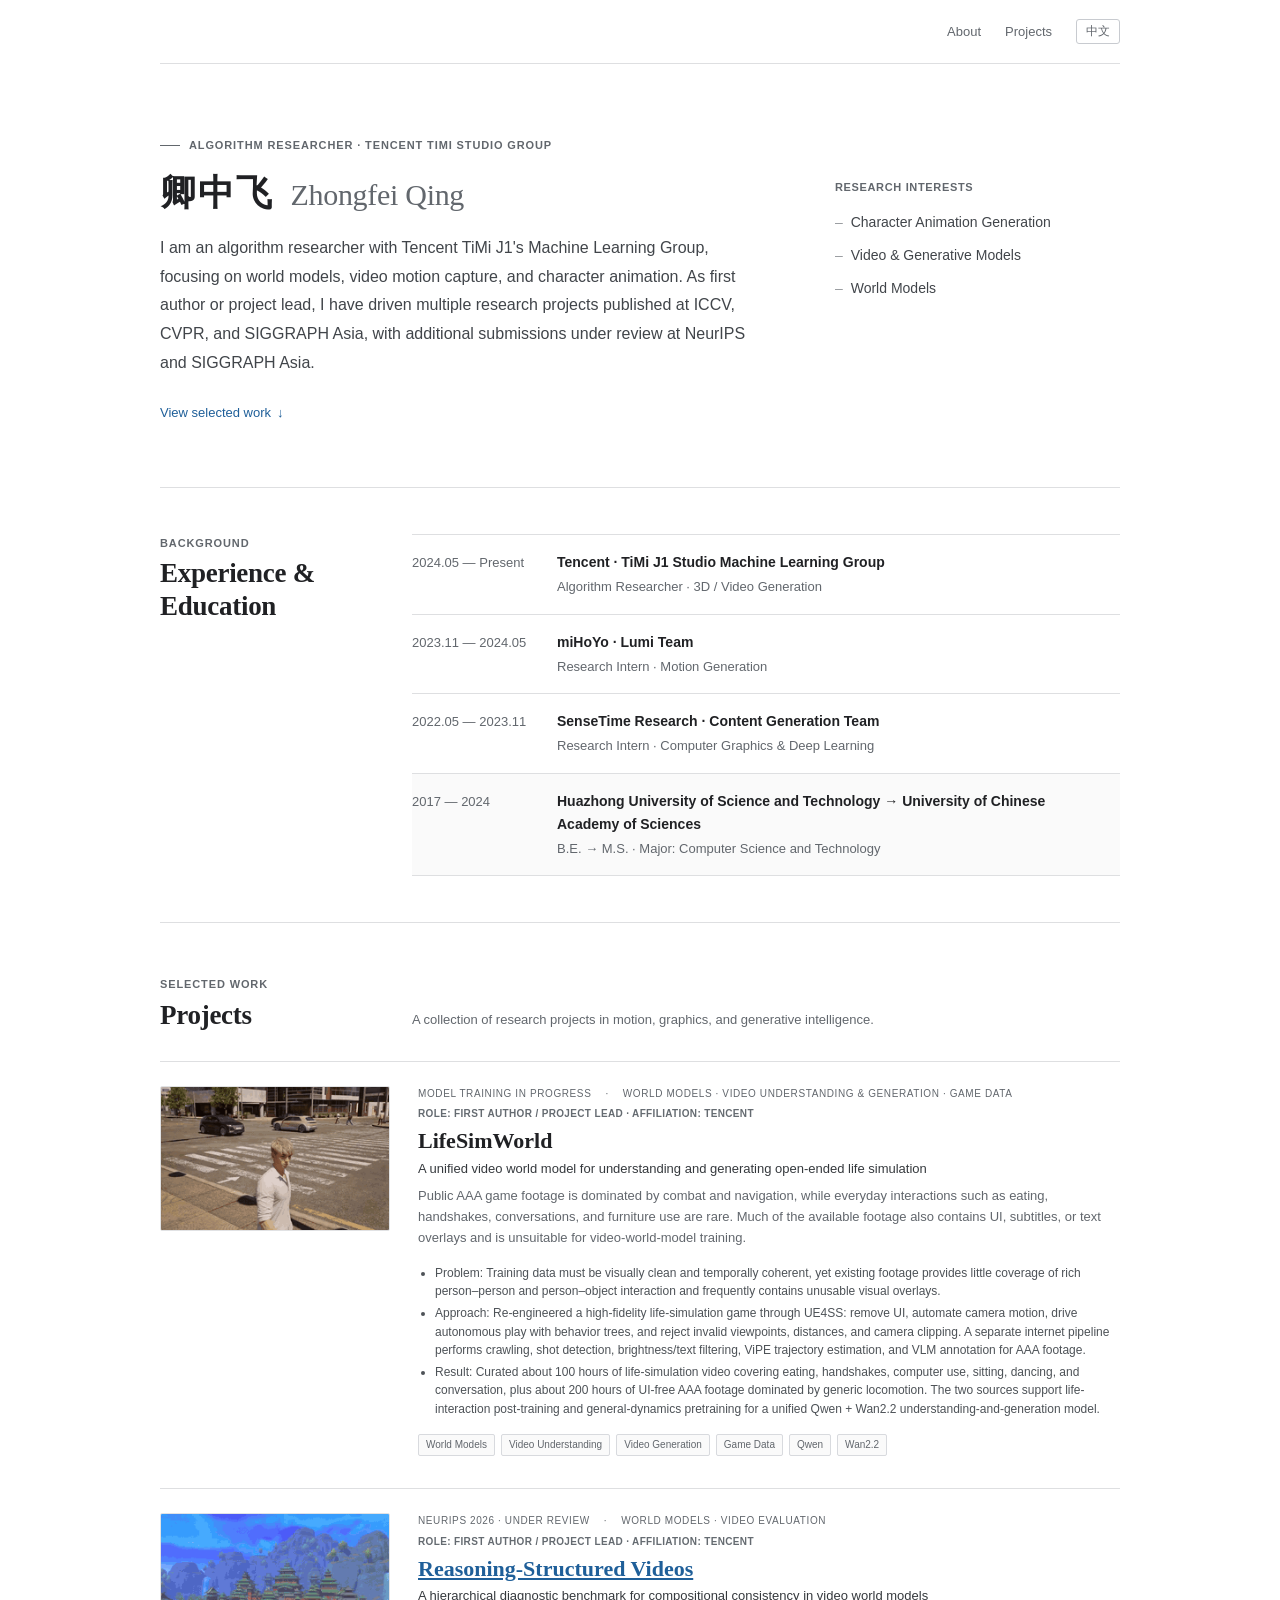
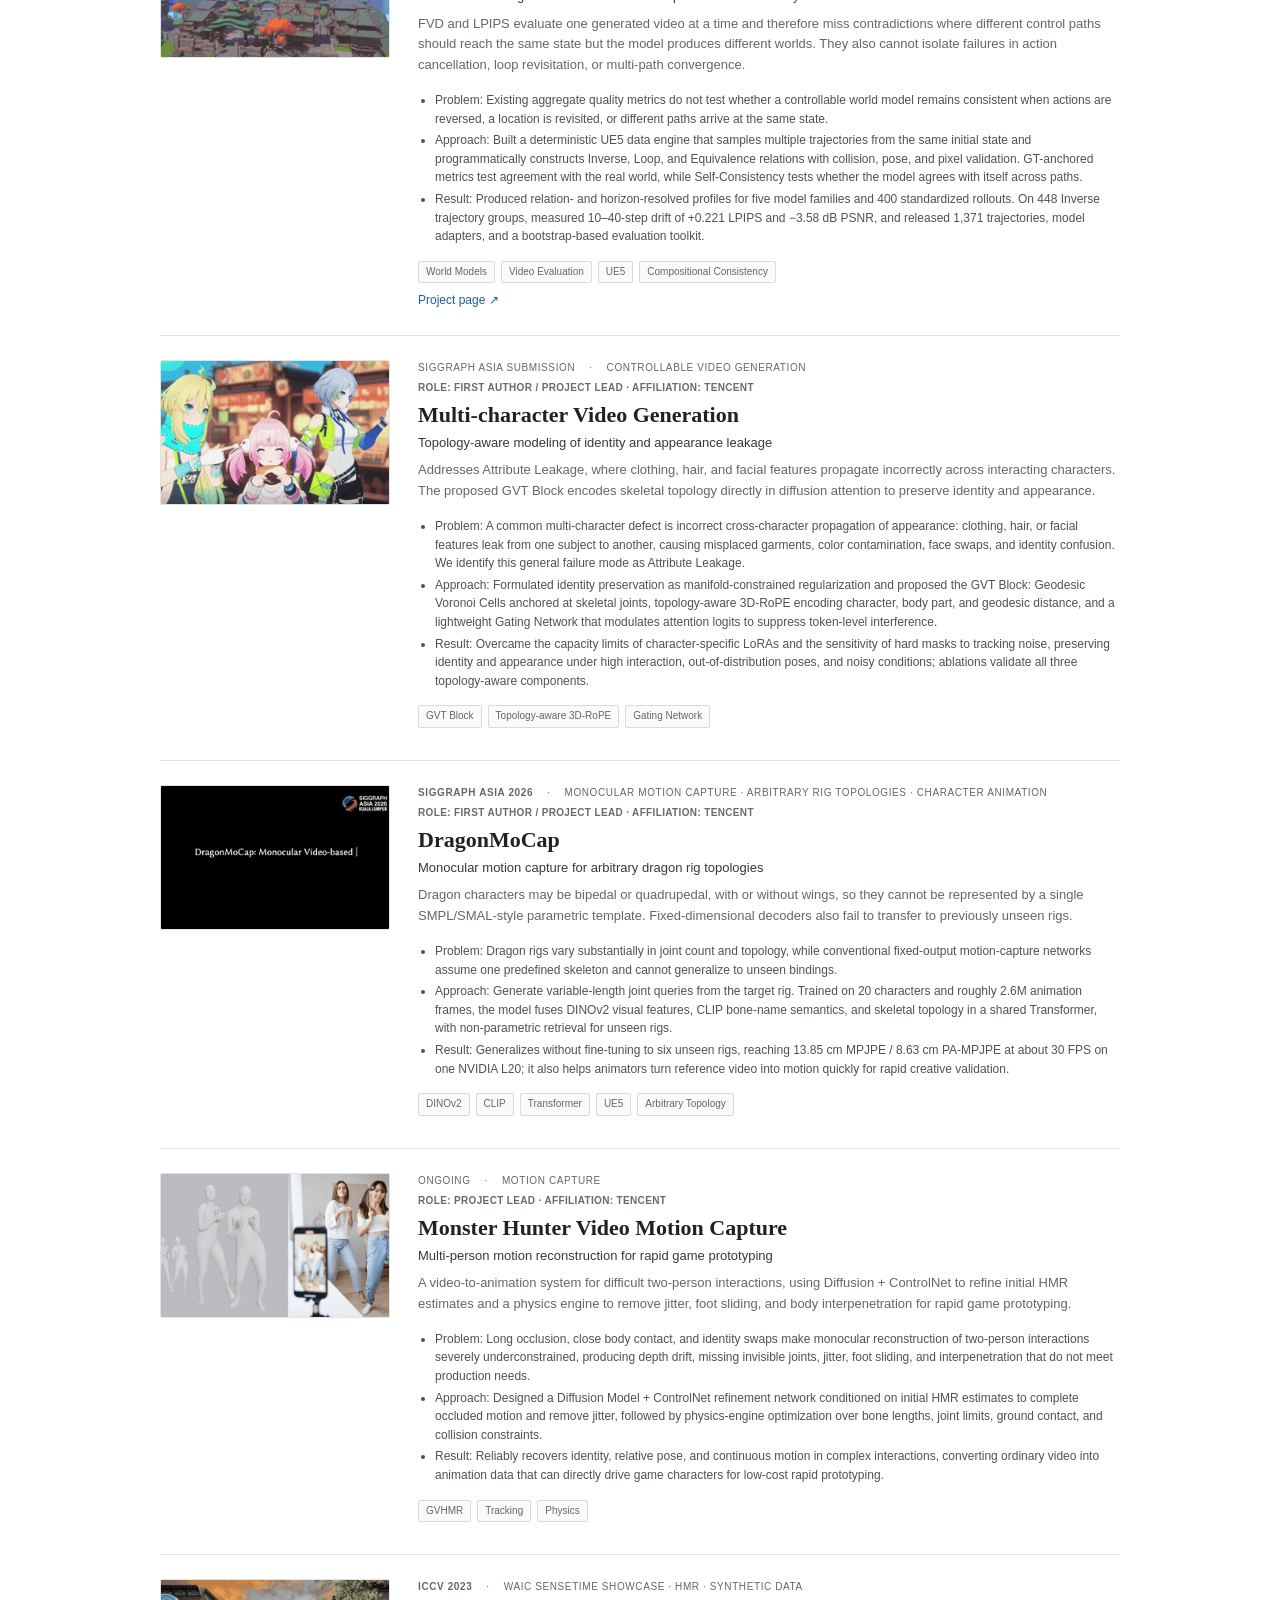
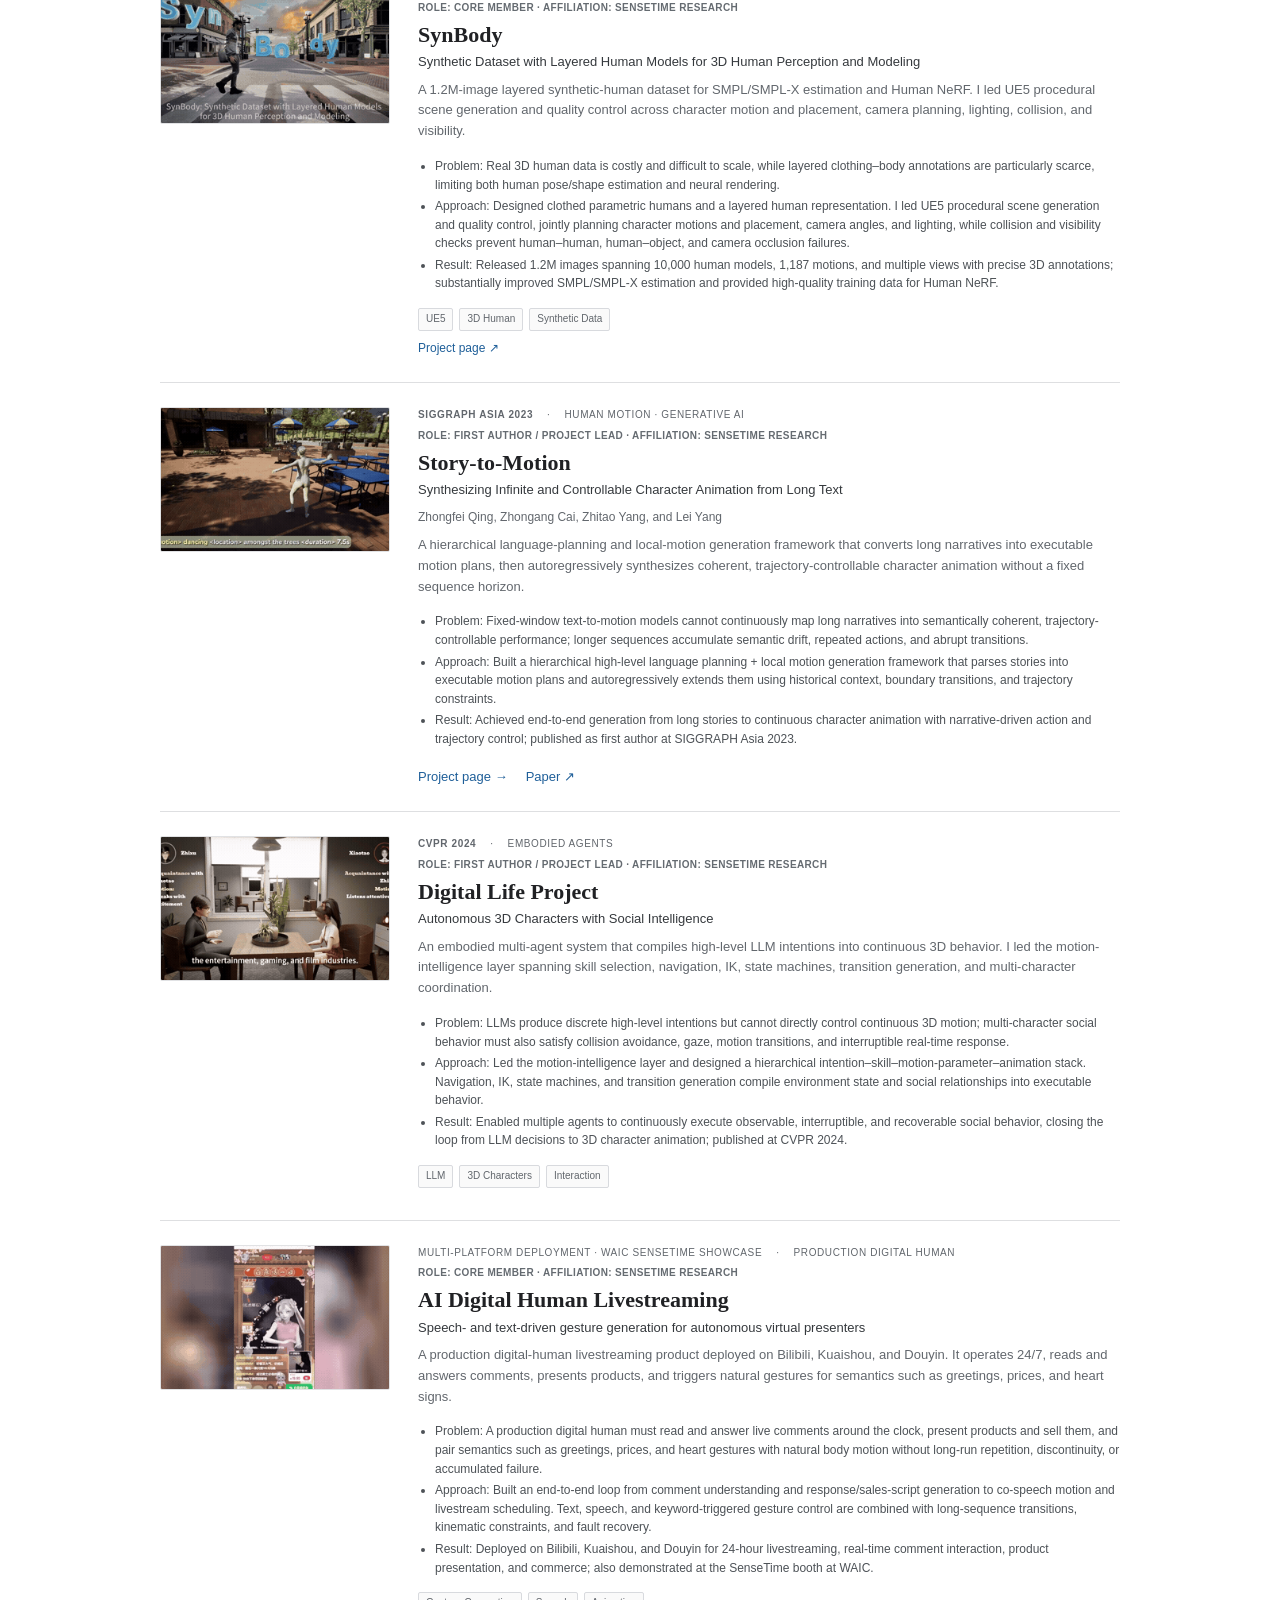
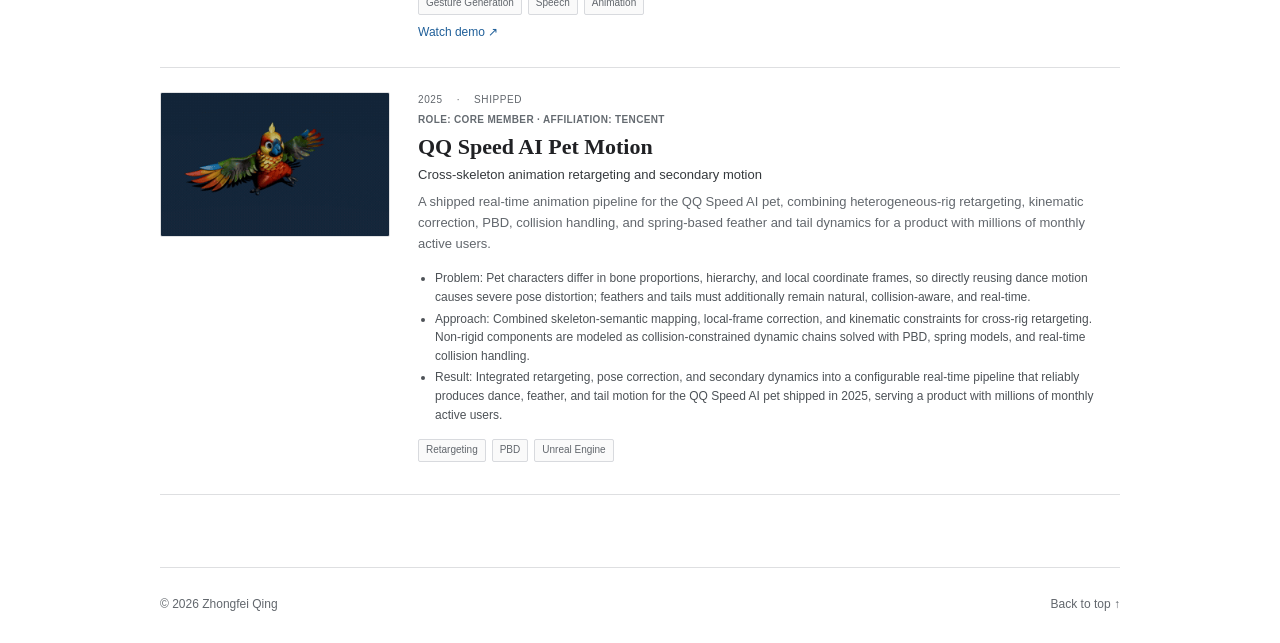
==== commit 016fff93: "Update homepage conference labels and language toggle" ====
--- a/index.html
+++ b/index.html
@@ -1,5 +1,5 @@
 <!doctype html>
-<html lang="zh-CN">
+<html lang="en">
 <head>
   <meta charset="utf-8">
   <meta name="viewport" content="width=device-width, initial-scale=1">
@@ -22,10 +22,7 @@
       <div class="hero-grid">
         <div>
           <h1><span class="chinese-name">卿中飞</span><span class="english-name">Zhongfei <em>Qing</em></span></h1>
-          <p class="intro" data-i18n="intro">
-            我目前在腾讯天美工作室群从事算法研究，研究方向涵盖角色动画生成、视频动捕与
-            生成式人工智能，关注如何将前沿研究转化为真实可用的交互体验。
-          </p>
+          <p class="intro" data-i18n="intro">I am an algorithm researcher with Tencent TiMi J1's Machine Learning Group, focusing on world models, video motion capture, and character animation. As first author or project lead, I have driven multiple research projects published at ICCV, CVPR, and SIGGRAPH Asia, with additional submissions under review at NeurIPS and SIGGRAPH Asia.</p>
           <div class="hero-links">
             <a class="primary-link" href="#projects"><span data-i18n="viewWork">View selected work</span> <span aria-hidden="true">↓</span></a>
           </div>
@@ -88,24 +85,24 @@
       </div>
 
       <div class="project-grid">
-        <article class="project-summary">
+        <article class="project-summary" data-project="dragonmocap">
           <div class="summary-image">
             <img class="media-contain" src="./assets/projects/gifs/dragonmocap.gif" alt="DragonMoCap monocular motion capture across diverse dragon rigs" loading="eager">
           </div>
-          <div class="summary-meta"><span>SIGGRAPH Asia Submission</span><span>Monocular Motion Capture · Arbitrary Rig Topologies · Character Animation</span></div>
+          <div class="summary-meta"><span class="accepted-label">SIGGRAPH Asia 2026</span><span>Monocular Motion Capture · Arbitrary Rig Topologies · Character Animation</span></div>
           <p class="project-credit" data-locale data-en="Role: First Author / Project Lead · Affiliation: Tencent" data-zh="身份：一作 / 主要负责人 · 成果单位：腾讯">Role: First Author / Project Lead · Affiliation: Tencent</p>
           <h3>DragonMoCap</h3>
-          <p class="summary-subtitle" data-locale data-en="Monocular motion capture for diverse dragon skeletons" data-zh="面向多样化龙类骨骼的单目视频动作捕捉">Monocular motion capture for diverse dragon skeletons</p>
-          <p data-locale data-en="DragonMoCap targets heterogeneous dragon characters in games and film. Unlike methods tied to a fixed human-body template, it takes the target skeleton itself as input and provides a unified solution for dragon rigs with different joint counts, topologies, and naming conventions." data-zh="DragonMoCap 面向游戏与影视中的异构龙类角色。不同于依赖固定人体模板的方法，它将目标骨骼作为输入，可统一处理关节数量、拓扑结构和命名方式各异的龙类绑定。">DragonMoCap targets heterogeneous dragon characters in games and film. Unlike methods tied to a fixed human-body template, it takes the target skeleton itself as input and provides a unified solution for dragon rigs with different joint counts, topologies, and naming conventions.</p>
-          <ul class="project-details">
-            <li data-locale data-en="Data and model: Built a UE5 dataset containing 14 professionally rigged dragon characters and approximately 600,000 animation frames. The model extracts visual features with DINOv2, combines CLIP semantics from bone names with skeletal topology to construct joint queries, and uses a shared Transformer to predict root motion and local joint rotations." data-zh="数据与模型：构建包含 14 个专业龙类角色、约 60 万帧动画的 UE5 数据集。模型以 DINOv2 提取视觉特征，并结合 CLIP 骨骼名称语义与拓扑信息生成关节查询，通过共享 Transformer 预测根运动和局部关节旋转。">Data and model: Built a UE5 dataset containing 14 professionally rigged dragon characters and approximately 600,000 animation frames. The model extracts visual features with DINOv2, combines CLIP semantics from bone names with skeletal topology to construct joint queries, and uses a shared Transformer to predict root motion and local joint rotations.</li>
-            <li data-locale data-en="Core innovation: Introduces skeleton-query-based variable-topology decoding and non-parametric retrieval, allowing the model to adapt to previously unseen character rigs without fine-tuning." data-zh="核心创新：提出基于骨骼查询的可变拓扑解码与非参数检索机制，使模型无需微调即可适配训练中未见的角色骨骼。">Core innovation: Introduces skeleton-query-based variable-topology decoding and non-parametric retrieval, allowing the model to adapt to previously unseen character rigs without fine-tuning.</li>
-            <li data-locale data-en="Performance: Achieves 13.85 cm MPJPE and 8.63 cm PA-MPJPE on six unseen skeletons while running at approximately 30 FPS on a single NVIDIA L20 GPU, providing a general and economical motion-capture solution for heterogeneous non-human character animation." data-zh="实验表现：在 6 个未见骨骼上达到 13.85 cm MPJPE / 8.63 cm PA-MPJPE，并可在单张 NVIDIA L20 GPU 上以约 30 FPS 运行，为异构非人角色的低成本动作捕捉与动画制作提供通用方案。">Performance: Achieves 13.85 cm MPJPE and 8.63 cm PA-MPJPE on six unseen skeletons while running at approximately 30 FPS on a single NVIDIA L20 GPU, providing a general and economical motion-capture solution for heterogeneous non-human character animation.</li>
+          <p class="summary-subtitle" data-locale data-en="Monocular motion capture for arbitrary dragon rig topologies" data-zh="面向任意龙类骨骼拓扑的单目视频动作捕捉">Monocular motion capture for arbitrary dragon rig topologies</p>
+          <p data-locale data-en="Dragon characters may be bipedal or quadrupedal, with or without wings, so they cannot be represented by a single SMPL/SMAL-style parametric template. Fixed-dimensional decoders also fail to transfer to previously unseen rigs." data-zh="龙类角色存在双足/四足、有无翅膀等拓扑差异，无法用 SMPL/SMAL 式统一参数模型表示；固定维度解码器也无法迁移至未见角色绑定。">Dragon characters may be bipedal or quadrupedal, with or without wings, so they cannot be represented by a single SMPL/SMAL-style parametric template. Fixed-dimensional decoders also fail to transfer to previously unseen rigs.</p>
+          <ul class="project-details">
+            <li data-locale data-en="Problem: Dragon rigs vary substantially in joint count and topology, while conventional fixed-output motion-capture networks assume one predefined skeleton and cannot generalize to unseen bindings." data-zh="问题：龙类骨骼在关节数量与拓扑上差异显著，而传统固定输出维度的动捕网络依赖预定义骨骼，难以泛化至训练中未见的绑定。">Problem: Dragon rigs vary substantially in joint count and topology, while conventional fixed-output motion-capture networks assume one predefined skeleton and cannot generalize to unseen bindings.</li>
+            <li data-locale data-en="Approach: Generate variable-length joint queries from the target rig. Trained on 20 characters and roughly 2.6M animation frames, the model fuses DINOv2 visual features, CLIP bone-name semantics, and skeletal topology in a shared Transformer, with non-parametric retrieval for unseen rigs." data-zh="思路：根据目标骨骼生成可变长关节查询；基于 20 个角色、约 260 万帧动画训练，融合 DINOv2 视觉特征、CLIP 骨骼名称语义与拓扑，由共享 Transformer 预测根运动和局部旋转，并结合非参数检索适配未见骨骼。">Approach: Generate variable-length joint queries from the target rig. Trained on 20 characters and roughly 2.6M animation frames, the model fuses DINOv2 visual features, CLIP bone-name semantics, and skeletal topology in a shared Transformer, with non-parametric retrieval for unseen rigs.</li>
+            <li data-locale data-en="Result: Generalizes without fine-tuning to six unseen rigs, reaching 13.85 cm MPJPE / 8.63 cm PA-MPJPE at about 30 FPS on one NVIDIA L20; it also helps animators turn reference video into motion quickly for rapid creative validation." data-zh="成果：无需微调即可泛化至 6 套未见骨骼，达到 13.85 cm MPJPE / 8.63 cm PA-MPJPE；单张 NVIDIA L20 上约 30 FPS，并可从参考视频快速生成动作，帮助动画师验证创意。">Result: Generalizes without fine-tuning to six unseen rigs, reaching 13.85 cm MPJPE / 8.63 cm PA-MPJPE at about 30 FPS on one NVIDIA L20; it also helps animators turn reference video into motion quickly for rapid creative validation.</li>
           </ul>
           <div class="tag-list"><span>DINOv2</span><span>CLIP</span><span>Transformer</span><span>UE5</span><span>Arbitrary Topology</span></div>
         </article>
 
-        <article class="project-summary">
+        <article class="project-summary" data-project="lifesimworld">
           <div class="summary-image">
             <img src="./assets/projects/gifs/lifesimworld.gif" alt="LifeSimWorld open-world life simulation video world model demo" loading="lazy">
           </div>
@@ -113,16 +110,16 @@
           <p class="project-credit" data-locale data-en="Role: First Author / Project Lead · Affiliation: Tencent" data-zh="身份：一作 / 主要负责人 · 成果单位：腾讯">Role: First Author / Project Lead · Affiliation: Tencent</p>
           <h3>LifeSimWorld</h3>
           <p class="summary-subtitle" data-locale data-en="A unified video world model for understanding and generating open-ended life simulation" data-zh="面向开放生活模拟的理解—生成一体化视频世界模型">A unified video world model for understanding and generating open-ended life simulation</p>
-          <p data-locale data-en="A video world model for everyday life interactions. Unlike existing systems centered on navigation, combat, or short-horizon control, LifeSimWorld focuses on long-duration character–environment and character–character interactions such as sitting, eating, conversation, furniture use, and transitions between indoor and outdoor spaces." data-zh="面向日常生活交互的视频世界模型。不同于以导航、战斗或短时操控为主的现有工作，LifeSimWorld 聚焦坐下、进食、交谈、家具使用和室内外切换等长时角色—环境与角色—角色交互。">A video world model for everyday life interactions. Unlike existing systems centered on navigation, combat, or short-horizon control, LifeSimWorld focuses on long-duration character–environment and character–character interactions such as sitting, eating, conversation, furniture use, and transitions between indoor and outdoor spaces.</p>
-          <ul class="project-details">
-            <li data-locale data-en="Data system: Built a UE4SS-based automated capture and post-processing pipeline that synchronizes game video, camera trajectories, character states, and behavioral semantics, followed by temporal calibration, viewpoint filtering, person detection, black-border removal, and duplicate-frame cleaning. Beyond structured life-simulation data, collected and curated approximately 200 hours of high-quality AAA game footage to expand the diversity of environments, character behavior, and visual dynamics." data-zh="数据系统：构建基于 UE4SS 的自动化采集与后处理管线，同步记录游戏视频、相机轨迹、角色状态和行为语义，并完成时间校准、视角筛选、人物检测、黑边与重复帧清理。除结构化生活模拟数据外，进一步从互联网收集并清洗约 200 小时高质量 3A 游戏视频，扩展场景、角色行为与视觉动态的多样性。">Data system: Built a UE4SS-based automated capture and post-processing pipeline that synchronizes game video, camera trajectories, character states, and behavioral semantics, followed by temporal calibration, viewpoint filtering, person detection, black-border removal, and duplicate-frame cleaning. Beyond structured life-simulation data, collected and curated approximately 200 hours of high-quality AAA game footage to expand the diversity of environments, character behavior, and visual dynamics.</li>
-            <li data-locale data-en="Unified model: Designed and implemented a Qwen- and Wan2.2-based architecture that unifies video understanding and generation. Qwen models scene semantics, character state, and high-level behavioral instructions, while Wan2.2 learns visual dynamics and generates action-conditioned future video, connecting current-world understanding with future-state prediction and synthesis. Model training and system validation are in progress." data-zh="统一模型：设计并实现基于 Qwen 与 Wan2.2 的视频理解—生成一体化架构：以 Qwen 建模场景语义、角色状态与高层行为指令，以 Wan2.2 学习视觉动态并生成动作条件下的未来视频，实现从“理解当前世界”到“预测并生成后续状态”的统一建模。目前模型训练与系统验证正在进行中。">Unified model: Designed and implemented a Qwen- and Wan2.2-based architecture that unifies video understanding and generation. Qwen models scene semantics, character state, and high-level behavioral instructions, while Wan2.2 learns visual dynamics and generates action-conditioned future video, connecting current-world understanding with future-state prediction and synthesis. Model training and system validation are in progress.</li>
-            <li data-locale data-en="Core value: Connects structured game state, internet-scale high-quality video, and multimodal understanding–generation models into a complete data-to-model loop, providing a unified foundation for long-horizon controllable video generation, interactive world simulation, and embodied-intelligence training." data-zh="核心价值：LifeSimWorld 将结构化游戏状态、互联网级高质量视频和多模态理解—生成模型连接为完整闭环，为长时可控视频生成、交互式世界模拟与具身智能训练提供统一的数据和模型基础。">Core value: Connects structured game state, internet-scale high-quality video, and multimodal understanding–generation models into a complete data-to-model loop, providing a unified foundation for long-horizon controllable video generation, interactive world simulation, and embodied-intelligence training.</li>
+          <p data-locale data-en="Public AAA game footage is dominated by combat and navigation, while everyday interactions such as eating, handshakes, conversations, and furniture use are rare. Much of the available footage also contains UI, subtitles, or text overlays and is unsuitable for video-world-model training." data-zh="公开 3A 游戏视频以战斗、导航为主，坐下、进食、握手和交谈等生活交互占比极低；同时大量素材含 UI、字幕或文字叠层，可直接用于视频世界模型训练的高质量数据十分稀缺。">Public AAA game footage is dominated by combat and navigation, while everyday interactions such as eating, handshakes, conversations, and furniture use are rare. Much of the available footage also contains UI, subtitles, or text overlays and is unsuitable for video-world-model training.</p>
+          <ul class="project-details">
+            <li data-locale data-en="Problem: Training data must be visually clean and temporally coherent, yet existing footage provides little coverage of rich person–person and person–object interaction and frequently contains unusable visual overlays." data-zh="问题：世界模型训练数据既要画面洁净、时序连续，也要覆盖丰富的人—人和人—物交互；现有素材在生活行为密度与可用画面质量上都存在明显缺口。">Problem: Training data must be visually clean and temporally coherent, yet existing footage provides little coverage of rich person–person and person–object interaction and frequently contains unusable visual overlays.</li>
+            <li data-locale data-en="Approach: Re-engineered a high-fidelity life-simulation game through UE4SS: remove UI, automate camera motion, drive autonomous play with behavior trees, and reject invalid viewpoints, distances, and camera clipping. A separate internet pipeline performs crawling, shot detection, brightness/text filtering, ViPE trajectory estimation, and VLM annotation for AAA footage." data-zh="思路：基于 UE4SS 面向高画质生活模拟游戏改造数据引擎：移除 UI、设计相机轨迹自动运镜、以游戏需求驱动的行为树自动游玩，并对视角/距离异常和相机穿模等失效进行多级筛选；另建独立互联网管线完成 3A 视频爬取、分镜、明度/文本检测、ViPE 轨迹估计与 VLM 标注。">Approach: Re-engineered a high-fidelity life-simulation game through UE4SS: remove UI, automate camera motion, drive autonomous play with behavior trees, and reject invalid viewpoints, distances, and camera clipping. A separate internet pipeline performs crawling, shot detection, brightness/text filtering, ViPE trajectory estimation, and VLM annotation for AAA footage.</li>
+            <li data-locale data-en="Result: Curated about 100 hours of life-simulation video covering eating, handshakes, computer use, sitting, dancing, and conversation, plus about 200 hours of UI-free AAA footage dominated by generic locomotion. The two sources support life-interaction post-training and general-dynamics pretraining for a unified Qwen + Wan2.2 understanding-and-generation model." data-zh="成果：筛选获得约 100 小时生活模拟数据，覆盖吃饭、握手、玩电脑、坐椅子、跳舞、交谈等人—人/人—物交互；另获得约 200 小时无 UI 的 3A 视频，以走路、跑步等通用运动为主，分别用于生活交互后训练与通用动态预训练，并由 Qwen + Wan2.2 统一建模理解和未来生成。">Result: Curated about 100 hours of life-simulation video covering eating, handshakes, computer use, sitting, dancing, and conversation, plus about 200 hours of UI-free AAA footage dominated by generic locomotion. The two sources support life-interaction post-training and general-dynamics pretraining for a unified Qwen + Wan2.2 understanding-and-generation model.</li>
           </ul>
           <div class="tag-list"><span>World Models</span><span>Video Understanding</span><span>Video Generation</span><span>Game Data</span><span>Qwen</span><span>Wan2.2</span></div>
         </article>
 
-        <article class="project-summary">
+        <article class="project-summary" data-project="reasoning-videos">
           <div class="summary-image">
             <img src="./assets/projects/gifs/reasoning-structured-videos.gif" alt="Reasoning-Structured Videos compositional consistency evaluation demo" loading="lazy">
           </div>
@@ -130,41 +127,35 @@
           <p class="project-credit" data-locale data-en="Role: First Author / Project Lead · Affiliation: Tencent" data-zh="身份：一作 / 主要负责人 · 成果单位：腾讯">Role: First Author / Project Lead · Affiliation: Tencent</p>
           <h3><a href="https://reasoningvideo.github.io/reasoning-structured-videos/" target="_blank" rel="noreferrer">Reasoning-Structured Videos</a></h3>
           <p class="summary-subtitle" data-locale data-en="A hierarchical diagnostic benchmark for compositional consistency in video world models" data-zh="面向视频世界模型组合一致性的分层诊断基准">A hierarchical diagnostic benchmark for compositional consistency in video world models</p>
-          <p data-locale data-en="A structured evaluation framework for long-horizon controllable video generation. Beyond perceptual metrics such as FVD, LPIPS, and PSNR, it tests whether a model preserves the same underlying world across composed actions and multiple equivalent paths, decomposing failures into interpretable dimensions of realism, internal consistency, relation type, and temporal horizon." data-zh="面向长时可控视频生成的结构化评估框架。不同于仅用 FVD、LPIPS 或 PSNR 衡量单段视频的感知质量，本工作关注模型在组合动作与多条等价路径下是否仍然描述同一个世界，并将现实匹配、内部自洽、关系特定失效与长时误差累积拆分为可解释的能力维度。">A structured evaluation framework for long-horizon controllable video generation. Beyond perceptual metrics such as FVD, LPIPS, and PSNR, it tests whether a model preserves the same underlying world across composed actions and multiple equivalent paths, decomposing failures into interpretable dimensions of realism, internal consistency, relation type, and temporal horizon.</p>
-          <ul class="project-details">
-            <li data-locale data-en="Problem formulation: Models consistency in video world models as a cross-path compositional reasoning problem. Inverse, Loop, and Equivalence relations respectively diagnose action cancellation, closed-loop revisitation, and agreement between distinct paths that reach the same state." data-zh="问题建模：将视频世界模型的一致性建模为跨路径的组合推理问题，构造 Inverse、Loop 和 Equivalence 三种代数关系，分别诊断动作撤销、闭环重访和不同路径到达同一状态时的预测一致性。">Problem formulation: Models consistency in video world models as a cross-path compositional reasoning problem. Inverse, Loop, and Equivalence relations respectively diagnose action cancellation, closed-loop revisitation, and agreement between distinct paths that reach the same state.</li>
-            <li data-locale data-en="Data system: Builds a deterministic UE5 capture pipeline that organizes trajectories as rooted graphs with shared initial states, paired discrete action sequences, and continuous ground-truth camera poses. Geometric constraints, pose verification, and two-stage pixel validation ensure every algebraic relation holds exactly in the real data." data-zh="数据系统：基于 UE5 构建确定性视频采集管线，将轨迹组织为共享起点的有根图，同时提供离散动作序列与连续真值相机轨迹，并通过几何约束、位姿校验和两层像素验证保证每个关系在真实数据中严格成立。">Data system: Builds a deterministic UE5 capture pipeline that organizes trajectories as rooted graphs with shared initial states, paired discrete action sequences, and continuous ground-truth camera poses. Geometric constraints, pose verification, and two-stage pixel validation ensure every algebraic relation holds exactly in the real data.</li>
-            <li data-locale data-en="Hierarchical evaluation: Introduces complementary GT-anchor and Self-Consistency protocols to separate real-world fidelity from consistency under a model's own control semantics. The latter is invariant to model-specific action scales and produces relation- and horizon-resolved capability profiles across heterogeneous control interfaces." data-zh="分层评估：设计 GT-anchor 与 Self-Consistency 两级协议，分别回答“生成结果是否匹配真实世界”与“模型在自身控制语义下是否内部一致”。Self-Consistency 不依赖不同模型的动作尺度，可跨异构控制接口形成 relation- 和 horizon-resolved 能力画像，并作为 FVD 等整体质量指标的互补诊断。">Hierarchical evaluation: Introduces complementary GT-anchor and Self-Consistency protocols to separate real-world fidelity from consistency under a model's own control semantics. The latter is invariant to model-specific action scales and produces relation- and horizon-resolved capability profiles across heterogeneous control interfaces.</li>
-            <li data-locale data-en="Theory and validation: Shows from dynamical identifiability that one-step and even full-history prediction cannot identify the quotient-state structure induced by cross-path equivalence, while algebraically meaningful relations become exponentially rare in random data as the horizon grows. Experiments on Chunk-AR, Matrix-Game 2.0, and Infinite-World reveal model-specific relation difficulty and GT/SC gaps hidden by aggregate metrics." data-zh="理论与验证：从动力学可辨识性出发，证明单步乃至完整历史预测无法识别跨路径的商状态图结构，而具有代数意义的轨迹关系在随机数据中随时域指数稀缺。实验在 Chunk-AR、Matrix-Game 2.0 和 Infinite-World 上揭示了模型特定的关系难度排序及 GT/SC 差异，定位传统单一指标无法呈现的组合一致性失效。">Theory and validation: Shows from dynamical identifiability that one-step and even full-history prediction cannot identify the quotient-state structure induced by cross-path equivalence, while algebraically meaningful relations become exponentially rare in random data as the horizon grows. Experiments on Chunk-AR, Matrix-Game 2.0, and Infinite-World reveal model-specific relation difficulty and GT/SC gaps hidden by aggregate metrics.</li>
+          <p data-locale data-en="FVD and LPIPS evaluate one generated video at a time and therefore miss contradictions where different control paths should reach the same state but the model produces different worlds. They also cannot isolate failures in action cancellation, loop revisitation, or multi-path convergence." data-zh="FVD、LPIPS 只评价单条视频，无法发现“不同控制路径本应到达同一状态，模型却生成不同世界”的矛盾，也无法区分动作撤销、闭环重访和多路径汇合中的一致性失效。">FVD and LPIPS evaluate one generated video at a time and therefore miss contradictions where different control paths should reach the same state but the model produces different worlds. They also cannot isolate failures in action cancellation, loop revisitation, or multi-path convergence.</p>
+          <ul class="project-details">
+            <li data-locale data-en="Problem: Existing aggregate quality metrics do not test whether a controllable world model remains consistent when actions are reversed, a location is revisited, or different paths arrive at the same state." data-zh="问题：现有整体质量指标无法检验可控世界模型在动作撤销、闭环重访或不同路径到达同一状态时是否仍能维持同一个世界。">Problem: Existing aggregate quality metrics do not test whether a controllable world model remains consistent when actions are reversed, a location is revisited, or different paths arrive at the same state.</li>
+            <li data-locale data-en="Approach: Built a deterministic UE5 data engine that samples multiple trajectories from the same initial state and programmatically constructs Inverse, Loop, and Equivalence relations with collision, pose, and pixel validation. GT-anchored metrics test agreement with the real world, while Self-Consistency tests whether the model agrees with itself across paths." data-zh="思路：基于 UE5 构建确定性数据引擎，从同一初始状态采集多条轨迹，程序化构造 Inverse、Loop、Equivalence 关系并完成碰撞、位姿与像素验证；设计 GT-anchored（是否匹配真实世界）与 Self-Consistency（模型内部是否自洽）双层指标。">Approach: Built a deterministic UE5 data engine that samples multiple trajectories from the same initial state and programmatically constructs Inverse, Loop, and Equivalence relations with collision, pose, and pixel validation. GT-anchored metrics test agreement with the real world, while Self-Consistency tests whether the model agrees with itself across paths.</li>
+            <li data-locale data-en="Result: Produced relation- and horizon-resolved profiles for five model families and 400 standardized rollouts. On 448 Inverse trajectory groups, measured 10–40-step drift of +0.221 LPIPS and −3.58 dB PSNR, and released 1,371 trajectories, model adapters, and a bootstrap-based evaluation toolkit." data-zh="成果：完成五类模型按关系类型/生成时长拆分的能力画像及 400 条统一轨迹生成；在 448 组 Inverse 轨迹上量化 10–40 步状态漂移（LPIPS +0.221、PSNR −3.58 dB），并开源 1,371 条轨迹、模型适配器及 bootstrap 评估工具链。">Result: Produced relation- and horizon-resolved profiles for five model families and 400 standardized rollouts. On 448 Inverse trajectory groups, measured 10–40-step drift of +0.221 LPIPS and −3.58 dB PSNR, and released 1,371 trajectories, model adapters, and a bootstrap-based evaluation toolkit.</li>
           </ul>
           <div class="tag-list"><span>World Models</span><span>Video Evaluation</span><span>UE5</span><span>Compositional Consistency</span></div>
           <a href="https://reasoningvideo.github.io/reasoning-structured-videos/" target="_blank" rel="noreferrer"><span data-i18n="publicProject">Project page</span> ↗</a>
         </article>
 
-      <article class="project-card">
+      <article class="project-card" data-project="story-to-motion">
         <a class="project-media" href="./projects/story-to-motion/" aria-label="Open Story-to-Motion project page">
           <img src="./assets/projects/gifs/story-to-motion.gif" alt="Story-to-Motion text-driven character animation demo" loading="lazy">
           <span class="view-project"><span data-i18n="viewProject">View project</span> <span aria-hidden="true">↗</span></span>
         </a>
         <div class="project-copy">
           <div class="project-meta">
-            <span>SIGGRAPH Asia 2023</span>
+            <span class="accepted-label">SIGGRAPH Asia 2023</span>
             <span>Human Motion · Generative AI</span>
           </div>
           <p class="project-credit" data-locale data-en="Role: First Author / Project Lead · Affiliation: SenseTime Research" data-zh="身份：一作 / 主要负责人 · 成果单位：商汤研究院">Role: First Author / Project Lead · Affiliation: SenseTime Research</p>
           <h3><a href="./projects/story-to-motion/">Story-to-Motion</a></h3>
           <p class="project-subtitle" data-i18n="projectSubtitle">Synthesizing Infinite and Controllable Character Animation from Long Text</p>
           <p class="project-authors">Zhongfei Qing, Zhongang Cai, Zhitao Yang, and Lei Yang</p>
-          <p data-i18n="projectDescription">
-            A language-driven system for generating controllable, infinitely long character
-            motions and trajectories from narrative text. It combines an LLM-based motion
-            scheduler, semantic motion retrieval, and a progressive mask transformer to
-            produce coherent animation across long stories.
-          </p>
-          <ul class="project-details">
-            <li data-locale data-en="Problem formulation: Unified long-horizon language understanding, semantic motion composition, trajectory tracking, and transition synthesis in a single generation problem rather than isolated subtasks." data-zh="问题建模：将长时叙事理解、语义动作编排、轨迹跟随和过渡动作生成统一为一个联合生成问题，而非彼此割裂的子任务。">Problem formulation: Unified long-horizon language understanding, semantic motion composition, trajectory tracking, and transition synthesis in a single generation problem rather than isolated subtasks.</li>
-            <li data-locale data-en="Core algorithm: Designed an LLM-based hierarchical motion scheduler, semantic-and-trajectory constrained motion matching, and a progressive masked-attention Transformer that achieved state-of-the-art results on motion inbetweening." data-zh="核心算法：设计基于 LLM 的分层动作调度器、同时受语义与轨迹约束的 Motion Matching，以及渐进式 masked-attention Transformer，并在动作补间任务上达到 SOTA。">Core algorithm: Designed an LLM-based hierarchical motion scheduler, semantic-and-trajectory constrained motion matching, and a progressive masked-attention Transformer that achieved state-of-the-art results on motion inbetweening.</li>
-            <li data-locale data-en="Physical correction: Derived SMPL inverse kinematics with swing-twist decomposition and AMASS-trained data-driven refinement to jointly address terrain adaptation, penetration, floating, and foot sliding." data-zh="物理修正：基于 swing-twist 解耦推导 SMPL 骨骼 IK，并结合 AMASS 训练的数据驱动修正，联合处理地形适配、穿模、浮空与滑步。">Physical correction: Derived SMPL inverse kinematics with swing-twist decomposition and AMASS-trained data-driven refinement to jointly address terrain adaptation, penetration, floating, and foot sliding.</li>
+          <p data-i18n="projectDescription">A hierarchical language-planning and local-motion generation framework that converts long narratives into executable motion plans, then autoregressively synthesizes coherent, trajectory-controllable character animation without a fixed sequence horizon.</p>
+          <ul class="project-details">
+            <li data-locale data-en="Problem: Fixed-window text-to-motion models cannot continuously map long narratives into semantically coherent, trajectory-controllable performance; longer sequences accumulate semantic drift, repeated actions, and abrupt transitions." data-zh="问题：固定窗口文本动作模型难以将长篇叙事持续映射为语义连贯、轨迹可控的角色表演，序列延长后易产生语义漂移、动作重复与片段突变。">Problem: Fixed-window text-to-motion models cannot continuously map long narratives into semantically coherent, trajectory-controllable performance; longer sequences accumulate semantic drift, repeated actions, and abrupt transitions.</li>
+            <li data-locale data-en="Approach: Built a hierarchical high-level language planning + local motion generation framework that parses stories into executable motion plans and autoregressively extends them using historical context, boundary transitions, and trajectory constraints." data-zh="思路：构建“高层语言规划 + 局部动作生成”层次框架，将故事解析为可执行动作计划；结合历史上下文、边界过渡及轨迹约束自回归扩展，在语义、时序和物理目标下生成无界时长运动。">Approach: Built a hierarchical high-level language planning + local motion generation framework that parses stories into executable motion plans and autoregressively extends them using historical context, boundary transitions, and trajectory constraints.</li>
+            <li data-locale data-en="Result: Achieved end-to-end generation from long stories to continuous character animation with narrative-driven action and trajectory control; published as first author at SIGGRAPH Asia 2023." data-zh="成果：实现从长故事到连续角色动画的端到端生成，支持叙事驱动的动作及轨迹控制；以第一作者发表于 SIGGRAPH Asia 2023。">Result: Achieved end-to-end generation from long stories to continuous character animation with narrative-driven action and trajectory control; published as first author at SIGGRAPH Asia 2023.</li>
           </ul>
           <div class="project-actions">
             <a class="project-link" href="./projects/story-to-motion/"><span data-i18n="projectPage">Project page</span> <span aria-hidden="true">→</span></a>
@@ -173,96 +164,96 @@
         </div>
       </article>
 
-        <article class="project-summary">
+        <article class="project-summary" data-project="synbody">
           <div class="summary-image"><img src="./assets/projects/gifs/synbody.gif" alt="SynBody synthetic human dataset demo" loading="lazy"></div>
-          <div class="summary-meta"><span>ICCV 2023</span><span>Dataset</span></div>
+           <div class="summary-meta"><span class="accepted-label">ICCV 2023</span><span>WAIC SenseTime Showcase · HMR · Synthetic Data</span></div>
           <p class="project-credit" data-locale data-en="Role: Core Member · Affiliation: SenseTime Research" data-zh="身份：核心成员 · 成果单位：商汤研究院">Role: Core Member · Affiliation: SenseTime Research</p>
           <h3>SynBody</h3>
           <p class="summary-subtitle" data-i18n="synbodySubtitle">Synthetic Dataset with Layered Human Models for 3D Human Perception and Modeling</p>
-          <p data-i18n="synbodyDescription">A large-scale synthetic human dataset built with UE5 for 3D human perception. I designed the camera and character placement system, including visibility, occlusion, and scene-aware layout planning.</p>
-          <ul class="project-details">
-            <li data-locale data-en="Dataset system: Constructed a high-dimensional procedural generation space over scenes, identities, garments, motions, lighting, and viewpoints, producing layered ground truth for multiple 3D perception tasks." data-zh="数据系统：在场景、身份、服装、动作、光照和视角组成的高维空间中进行程序化采样，为多类三维人体感知任务生成分层真值标注。">Dataset system: Constructed a high-dimensional procedural generation space over scenes, identities, garments, motions, lighting, and viewpoints, producing layered ground truth for multiple 3D perception tasks.</li>
-            <li data-locale data-en="Core algorithm: Designed the paper's character placement and camera planning modules as a constrained search problem balancing visibility, occlusion, framing quality, and distribution diversity." data-zh="核心算法：将论文中的角色摆放与相机规划建模为约束搜索问题，在可见性、遮挡率、构图质量与数据分布多样性之间进行权衡。">Core algorithm: Designed the paper's character placement and camera planning modules as a constrained search problem balancing visibility, occlusion, framing quality, and distribution diversity.</li>
-            <li data-locale data-en="Robustness: Built scalable rejection sampling and geometric validation for human-scene collision, action feasibility, navigation paths, and camera-to-subject constraints." data-zh="鲁棒性设计：构建可规模化运行的拒绝采样与几何校验机制，处理人物-场景碰撞、动作可行性、导航路径及相机-主体约束。">Robustness: Built scalable rejection sampling and geometric validation for human-scene collision, action feasibility, navigation paths, and camera-to-subject constraints.</li>
+          <p data-i18n="synbodyDescription">A 1.2M-image layered synthetic-human dataset for SMPL/SMPL-X estimation and Human NeRF. I led UE5 procedural scene generation and quality control across character motion and placement, camera planning, lighting, collision, and visibility.</p>
+          <ul class="project-details">
+            <li data-locale data-en="Problem: Real 3D human data is costly and difficult to scale, while layered clothing–body annotations are particularly scarce, limiting both human pose/shape estimation and neural rendering." data-zh="问题：真实三维人体数据采集昂贵且规模受限，服装—人体分层标注尤为稀缺，难以同时支撑人体姿态/形状估计与神经渲染。">Problem: Real 3D human data is costly and difficult to scale, while layered clothing–body annotations are particularly scarce, limiting both human pose/shape estimation and neural rendering.</li>
+            <li data-locale data-en="Approach: Designed clothed parametric humans and a layered human representation. I led UE5 procedural scene generation and quality control, jointly planning character motions and placement, camera angles, and lighting, while collision and visibility checks prevent human–human, human–object, and camera occlusion failures." data-zh="思路：设计可穿衣参数化人体模型与分层人体表示；重点负责 UE5 程序化场景生成与质量控制，联合规划角色动作/站位、相机角度和光照，并通过碰撞与可见性检查规避人—人、人—物穿模及相机遮挡，直接导出精确的分层 3D 标注。">Approach: Designed clothed parametric humans and a layered human representation. I led UE5 procedural scene generation and quality control, jointly planning character motions and placement, camera angles, and lighting, while collision and visibility checks prevent human–human, human–object, and camera occlusion failures.</li>
+            <li data-locale data-en="Result: Released 1.2M images spanning 10,000 human models, 1,187 motions, and multiple views with precise 3D annotations; substantially improved SMPL/SMPL-X estimation and provided high-quality training data for Human NeRF." data-zh="成果：发布 120 万张图像、10,000 个人体模型、1,187 个动作及多视角标注；显著提升 SMPL/SMPL-X 估计性能，并为 Human NeRF 提供高质量训练资源（ICCV 2023）。">Result: Released 1.2M images spanning 10,000 human models, 1,187 motions, and multiple views with precise 3D annotations; substantially improved SMPL/SMPL-X estimation and provided high-quality training data for Human NeRF.</li>
           </ul>
           <div class="tag-list"><span>UE5</span><span>3D Human</span><span>Synthetic Data</span></div>
           <a href="https://synbody.github.io/" target="_blank" rel="noreferrer"><span data-i18n="publicProject">Project page</span> ↗</a>
         </article>
 
-        <article class="project-summary">
+        <article class="project-summary" data-project="digital-human-livestream">
           <div class="summary-image"><img src="./assets/projects/gifs/digital-human-livestream.gif" alt="AI digital human livestreaming demo" loading="lazy"></div>
-          <div class="summary-meta"><span>2023</span><span>Digital Human</span></div>
+          <div class="summary-meta"><span>Multi-platform Deployment · WAIC SenseTime Showcase</span><span>Production Digital Human</span></div>
           <p class="project-credit" data-locale data-en="Role: Core Member · Affiliation: SenseTime Research" data-zh="身份：核心成员 · 成果单位：商汤研究院">Role: Core Member · Affiliation: SenseTime Research</p>
           <h3 data-i18n="livestreamTitle">AI Digital Human Livestreaming</h3>
           <p class="summary-subtitle" data-i18n="livestreamSubtitle">Speech- and text-driven gesture generation for autonomous virtual presenters</p>
-          <p data-i18n="livestreamDescription">Developed gesture generation and continuous motion interpolation for an automated virtual livestreamer, aligning expressive gestures with speech rhythm and semantic intent.</p>
-          <ul class="project-details">
-            <li data-locale data-en="Multimodal generation: Coupled acoustic prosody, linguistic semantics, gesture primitives, and facial expression control in a continuously running virtual-presenter stack." data-zh="多模态生成：将声学韵律、文本语义、手势动作基元与面部表情控制耦合到可持续运行的虚拟主播系统中。">Multimodal generation: Coupled acoustic prosody, linguistic semantics, gesture primitives, and facial expression control in a continuously running virtual-presenter stack.</li>
-            <li data-locale data-en="Core algorithm: Designed speech/text-conditioned gesture synthesis and a third-order continuous interpolation scheme, while adapting BEAT and ZeroEGGs-style models for real-time production constraints." data-zh="核心算法：设计语音/文本条件手势生成与三阶连续插值方案，并针对实时生产约束适配 BEAT、ZeroEGGs 等模型。">Core algorithm: Designed speech/text-conditioned gesture synthesis and a third-order continuous interpolation scheme, while adapting BEAT and ZeroEGGs-style models for real-time production constraints.</li>
-            <li data-locale data-en="Control objective: Jointly optimized beat synchronization, semantic gesture triggering, transition smoothness, and long-duration stability for gestures such as greeting, pointing, and heart signs." data-zh="控制目标：联合优化节拍同步、语义动作触发、过渡平滑度和长时运行稳定性，保证问候、指向、比心等关键动作准确表达。">Control objective: Jointly optimized beat synchronization, semantic gesture triggering, transition smoothness, and long-duration stability for gestures such as greeting, pointing, and heart signs.</li>
+          <p data-i18n="livestreamDescription">A production digital-human livestreaming product deployed on Bilibili, Kuaishou, and Douyin. It operates 24/7, reads and answers comments, presents products, and triggers natural gestures for semantics such as greetings, prices, and heart signs.</p>
+          <ul class="project-details">
+            <li data-locale data-en="Problem: A production digital human must read and answer live comments around the clock, present products and sell them, and pair semantics such as greetings, prices, and heart gestures with natural body motion without long-run repetition, discontinuity, or accumulated failure." data-zh="问题：生产级数字人需 24 小时读取弹幕并回复、完成商品讲解与带货，让欢迎、价格、比心等语义匹配自然动作，并避免长时重复、跳变与异常。">Problem: A production digital human must read and answer live comments around the clock, present products and sell them, and pair semantics such as greetings, prices, and heart gestures with natural body motion without long-run repetition, discontinuity, or accumulated failure.</li>
+            <li data-locale data-en="Approach: Built an end-to-end loop from comment understanding and response/sales-script generation to co-speech motion and livestream scheduling. Text, speech, and keyword-triggered gesture control are combined with long-sequence transitions, kinematic constraints, and fault recovery." data-zh="思路：构建“弹幕理解—话术生成—共语动作—直播调度”闭环，融合文本、语音及关键词手势控制，通过长序列衔接、运动学约束和异常恢复保障稳定运行。">Approach: Built an end-to-end loop from comment understanding and response/sales-script generation to co-speech motion and livestream scheduling. Text, speech, and keyword-triggered gesture control are combined with long-sequence transitions, kinematic constraints, and fault recovery.</li>
+            <li data-locale data-en="Result: Deployed on Bilibili, Kuaishou, and Douyin for 24-hour livestreaming, real-time comment interaction, product presentation, and commerce; also demonstrated at the SenseTime booth at WAIC." data-zh="成果：产品已在 B站、快手、抖音落地，支持 24 小时直播、弹幕交互与商品带货，并在 WAIC 商汤展台展示。">Result: Deployed on Bilibili, Kuaishou, and Douyin for 24-hour livestreaming, real-time comment interaction, product presentation, and commerce; also demonstrated at the SenseTime booth at WAIC.</li>
           </ul>
           <div class="tag-list"><span>Gesture Generation</span><span>Speech</span><span>Animation</span></div>
           <a href="https://www.bilibili.com/video/BV1aj411U7ca/" target="_blank" rel="noreferrer"><span data-i18n="watchDemo">Watch demo</span> ↗</a>
         </article>
 
-        <article class="project-summary">
+        <article class="project-summary" data-project="digital-life">
           <div class="summary-image"><img src="./assets/projects/gifs/digital-life.gif" alt="Digital Life autonomous character interaction demo" loading="lazy"></div>
-          <div class="summary-meta"><span>CVPR 2024</span><span>Embodied Agents</span></div>
+           <div class="summary-meta"><span class="accepted-label">CVPR 2024</span><span>Embodied Agents</span></div>
           <p class="project-credit" data-locale data-en="Role: First Author / Project Lead · Affiliation: SenseTime Research" data-zh="身份：一作 / 主要负责人 · 成果单位：商汤研究院">Role: First Author / Project Lead · Affiliation: SenseTime Research</p>
           <h3>Digital Life Project</h3>
           <p class="summary-subtitle" data-i18n="digitalLifeSubtitle">Autonomous 3D Characters with Social Intelligence</p>
-          <p data-i18n="digitalLifeDescription">A multi-character virtual world combining language models with motion generation. I worked on text-driven interaction, semantic action execution, motion transitions, and multi-agent animation logic.</p>
-          <ul class="project-details">
-            <li data-locale data-en="Embodied intelligence: Built the grounding layer between open-ended LLM plans and temporally executable 3D actions in a persistent multi-agent environment." data-zh="具身智能：构建开放式 LLM 规划与可按时序执行的三维动作之间的 grounding 层，使多智能体能够在持续虚拟环境中自主交互。">Embodied intelligence: Built the grounding layer between open-ended LLM plans and temporally executable 3D actions in a persistent multi-agent environment.</li>
-            <li data-locale data-en="Motion intelligence: Developed a hybrid retrieval-and-generation stack combining semantic motion search, trajectory-conditioned synthesis, inbetweening, IK, and environment adaptation." data-zh="动作智能：研发融合语义动作检索、轨迹条件合成、动作补间、IK 与环境适配的混合式检索-生成链路。">Motion intelligence: Developed a hybrid retrieval-and-generation stack combining semantic motion search, trajectory-conditioned synthesis, inbetweening, IK, and environment adaptation.</li>
-            <li data-locale data-en="Multi-agent scheduling: Designed interaction graphs, temporal conflict resolution, and model-routing policies for coordinated behavior across long narratives and complex scenes." data-zh="多智能体调度：设计交互图、动作时序冲突消解与模型路由策略，支撑长篇叙事和复杂场景下的多角色协同行为。">Multi-agent scheduling: Designed interaction graphs, temporal conflict resolution, and model-routing policies for coordinated behavior across long narratives and complex scenes.</li>
+          <p data-i18n="digitalLifeDescription">An embodied multi-agent system that compiles high-level LLM intentions into continuous 3D behavior. I led the motion-intelligence layer spanning skill selection, navigation, IK, state machines, transition generation, and multi-character coordination.</p>
+          <ul class="project-details">
+            <li data-locale data-en="Problem: LLMs produce discrete high-level intentions but cannot directly control continuous 3D motion; multi-character social behavior must also satisfy collision avoidance, gaze, motion transitions, and interruptible real-time response." data-zh="问题：LLM 输出离散高层意图，却无法直接控制连续三维运动；多角色社交还需同时满足空间避碰、注视关系、动作衔接和可中断实时响应。">Problem: LLMs produce discrete high-level intentions but cannot directly control continuous 3D motion; multi-character social behavior must also satisfy collision avoidance, gaze, motion transitions, and interruptible real-time response.</li>
+            <li data-locale data-en="Approach: Led the motion-intelligence layer and designed a hierarchical intention–skill–motion-parameter–animation stack. Navigation, IK, state machines, and transition generation compile environment state and social relationships into executable behavior." data-zh="思路：负责动作智能层，设计“语言意图—技能选择—运动参数—动画执行”分层控制栈，结合导航、IK、状态机与过渡生成，将环境状态及社交关系编译为可执行行为。">Approach: Led the motion-intelligence layer and designed a hierarchical intention–skill–motion-parameter–animation stack. Navigation, IK, state machines, and transition generation compile environment state and social relationships into executable behavior.</li>
+            <li data-locale data-en="Result: Enabled multiple agents to continuously execute observable, interruptible, and recoverable social behavior, closing the loop from LLM decisions to 3D character animation; published at CVPR 2024." data-zh="成果：支持多智能体持续执行可观察、可打断、可恢复的复杂社交行为，打通从 LLM 决策到三维角色动画的闭环；成果发表于 CVPR 2024。">Result: Enabled multiple agents to continuously execute observable, interruptible, and recoverable social behavior, closing the loop from LLM decisions to 3D character animation; published at CVPR 2024.</li>
           </ul>
           <div class="tag-list"><span>LLM</span><span>3D Characters</span><span>Interaction</span></div>
         </article>
 
-        <article class="project-summary">
+        <article class="project-summary" data-project="qq-speed-pet">
           <div class="summary-image"><img src="./assets/projects/gifs/qq-speed-pet.gif" alt="QQ Speed AI pet motion retargeting demo" loading="lazy"></div>
           <div class="summary-meta"><span>2025</span><span>Shipped</span></div>
           <p class="project-credit" data-locale data-en="Role: Core Member · Affiliation: Tencent" data-zh="身份：核心成员 · 成果单位：腾讯">Role: Core Member · Affiliation: Tencent</p>
           <h3 data-i18n="petTitle">QQ Speed AI Pet Motion</h3>
           <p class="summary-subtitle" data-i18n="petSubtitle">Cross-skeleton animation retargeting and secondary motion</p>
-          <p data-i18n="petDescription">Built dance animation for an interactive in-game pet, improving cross-skeleton retargeting with position-based dynamics and adding physically inspired feather and tail motion.</p>
-          <ul class="project-details">
-            <li data-locale data-en="Retargeting challenge: Solved severe topology and proportion mismatch between source humanoid motion and a highly non-human parrot skeleton in a shipped real-time product." data-zh="重定向难点：解决人形源动作与高度非人形鹦鹉骨骼之间的拓扑和比例失配，并满足已上线实时产品的稳定性要求。">Retargeting challenge: Solved severe topology and proportion mismatch between source humanoid motion and a highly non-human parrot skeleton in a shipped real-time product.</li>
-            <li data-locale data-en="Constraint solver: Added a position-based dynamics post-process over Unreal Engine retargeting to enforce collision, pose, and continuity constraints without destroying dance rhythm." data-zh="约束求解：在 Unreal Engine 重定向结果上增加 PBD 后处理，同时施加碰撞、姿态与连续性约束，并保持舞蹈节奏不被破坏。">Constraint solver: Added a position-based dynamics post-process over Unreal Engine retargeting to enforce collision, pose, and continuity constraints without destroying dance rhythm.</li>
-            <li data-locale data-en="Secondary dynamics: Constructed spring-mass animation for feathers and tail with stable parameterization under fast motion, producing responsive yet controllable physical detail." data-zh="次级动力学：为羽毛与尾巴构建弹簧-质量动画，并针对快速运动进行稳定参数化，获得响应自然且可控的物理细节。">Secondary dynamics: Constructed spring-mass animation for feathers and tail with stable parameterization under fast motion, producing responsive yet controllable physical detail.</li>
+          <p data-i18n="petDescription">A shipped real-time animation pipeline for the QQ Speed AI pet, combining heterogeneous-rig retargeting, kinematic correction, PBD, collision handling, and spring-based feather and tail dynamics.</p>
+          <ul class="project-details">
+            <li data-locale data-en="Problem: Pet characters differ in bone proportions, hierarchy, and local coordinate frames, so directly reusing dance motion causes severe pose distortion; feathers and tails must additionally remain natural, collision-aware, and real-time." data-zh="问题：宠物角色的骨骼比例、关节层级和局部坐标系各异，直接复用舞蹈动作会造成姿态失真；羽毛、尾部等次级部件还需同时满足实时性、碰撞约束与自然动态。">Problem: Pet characters differ in bone proportions, hierarchy, and local coordinate frames, so directly reusing dance motion causes severe pose distortion; feathers and tails must additionally remain natural, collision-aware, and real-time.</li>
+            <li data-locale data-en="Approach: Combined skeleton-semantic mapping, local-frame correction, and kinematic constraints for cross-rig retargeting. Non-rigid components are modeled as collision-constrained dynamic chains solved with PBD, spring models, and real-time collision handling." data-zh="思路：通过骨骼语义映射、局部坐标校正与运动学约束完成跨骨骼重定向；将非刚性部件建模为碰撞约束动态链，联合 PBD、弹簧模型和实时碰撞求解次级运动。">Approach: Combined skeleton-semantic mapping, local-frame correction, and kinematic constraints for cross-rig retargeting. Non-rigid components are modeled as collision-constrained dynamic chains solved with PBD, spring models, and real-time collision handling.</li>
+            <li data-locale data-en="Result: Integrated retargeting, pose correction, and secondary dynamics into a configurable real-time pipeline that reliably produces dance, feather, and tail motion for the QQ Speed AI pet shipped in 2025, serving a product with millions of monthly active users." data-zh="成果：将动作重定向、姿态修正与次级动态整合为可配置实时管线，稳定生成舞蹈及羽毛、尾部动态效果，支撑 QQ 飞车 AI 宠物于 2025 年正式上线，产品 MAU 达百万级。">Result: Integrated retargeting, pose correction, and secondary dynamics into a configurable real-time pipeline that reliably produces dance, feather, and tail motion for the QQ Speed AI pet shipped in 2025, serving a product with millions of monthly active users.</li>
           </ul>
           <div class="tag-list"><span>Retargeting</span><span>PBD</span><span>Unreal Engine</span></div>
         </article>
 
-        <article class="project-summary">
+        <article class="project-summary" data-project="monster-hunter-mocap">
           <div class="summary-image"><img src="./assets/projects/gifs/video-mocap.gif" alt="Monster Hunter video motion capture reconstruction demo" loading="lazy"></div>
           <div class="summary-meta"><span data-i18n="ongoing">Ongoing</span><span>Motion Capture</span></div>
-          <p class="project-credit" data-locale data-en="Role: First Author / Project Lead · Affiliation: Tencent" data-zh="身份：一作 / 主要负责人 · 成果单位：腾讯">Role: First Author / Project Lead · Affiliation: Tencent</p>
+          <p class="project-credit" data-locale data-en="Role: Project Lead · Affiliation: Tencent" data-zh="身份：主要负责人 · 成果单位：腾讯">Role: Project Lead · Affiliation: Tencent</p>
           <h3 data-i18n="mocapTitle">Monster Hunter Video Motion Capture</h3>
           <p class="summary-subtitle" data-i18n="mocapSubtitle">Multi-person motion reconstruction for rapid game prototyping</p>
-          <p data-i18n="mocapDescription">Developing a video-based motion capture pipeline for interacting characters, with accurate tracking, 3D human reconstruction, occlusion-aware motion recovery, and physics refinement.</p>
-          <ul class="project-details">
-            <li data-locale data-en="System decomposition: Built a modular video-to-animation stack covering identity-preserving tracking, global trajectory estimation, articulated 3D reconstruction, interaction completion, and physical correction." data-zh="系统分解：构建模块化视频转动画链路，覆盖身份保持跟踪、全局轨迹估计、三维关节重建、交互动作补全与物理修正。">System decomposition: Built a modular video-to-animation stack covering identity-preserving tracking, global trajectory estimation, articulated 3D reconstruction, interaction completion, and physical correction.</li>
-            <li data-locale data-en="Occlusion reasoning: Combined SAMURAI with GVHMR/NLF and interaction-conditioned diffusion to recover heavily occluded limbs and reduce temporal jitter in close-contact scenes." data-zh="遮挡推理：融合 SAMURAI、GVHMR/NLF 与交互条件 diffusion，恢复近距离接触场景中的重度遮挡肢体并降低时序抖动。">Occlusion reasoning: Combined SAMURAI with GVHMR/NLF and interaction-conditioned diffusion to recover heavily occluded limbs and reduce temporal jitter in close-contact scenes.</li>
-            <li data-locale data-en="Physics refinement: Introduced contact-aware optimization to jointly suppress interpenetration, foot sliding, and unstable ground contact while preserving the captured motion intent." data-zh="物理优化：引入接触感知优化，联合抑制人体互穿、滑步和地面接触不稳定，同时保持原始表演意图。">Physics refinement: Introduced contact-aware optimization to jointly suppress interpenetration, foot sliding, and unstable ground contact while preserving the captured motion intent.</li>
+          <p data-i18n="mocapDescription">A video-to-animation system for difficult two-person interactions, using Diffusion + ControlNet to refine initial HMR estimates and a physics engine to remove jitter, foot sliding, and body interpenetration for rapid game prototyping.</p>
+          <ul class="project-details">
+            <li data-locale data-en="Problem: Long occlusion, close body contact, and identity swaps make monocular reconstruction of two-person interactions severely underconstrained, producing depth drift, missing invisible joints, jitter, foot sliding, and interpenetration that do not meet production needs." data-zh="问题：复杂双人交互中的长时遮挡、身体接触与身份交换使单目重建高度欠约束，易产生深度漂移、不可见关节缺失、抖动、滑步及肢体穿插，效果难以符合落地需求。">Problem: Long occlusion, close body contact, and identity swaps make monocular reconstruction of two-person interactions severely underconstrained, producing depth drift, missing invisible joints, jitter, foot sliding, and interpenetration that do not meet production needs.</li>
+            <li data-locale data-en="Approach: Designed a Diffusion Model + ControlNet refinement network conditioned on initial HMR estimates to complete occluded motion and remove jitter, followed by physics-engine optimization over bone lengths, joint limits, ground contact, and collision constraints." data-zh="思路：面向双人交互动作，基于 Diffusion Model + ControlNet 设计优化模型，以 HMR 初步结果为条件修复遮挡缺失并去除抖动；再利用物理引擎联合骨长、关节限位、地面接触与碰撞约束，进一步消除滑步和肢体穿插。">Approach: Designed a Diffusion Model + ControlNet refinement network conditioned on initial HMR estimates to complete occluded motion and remove jitter, followed by physics-engine optimization over bone lengths, joint limits, ground contact, and collision constraints.</li>
+            <li data-locale data-en="Result: Reliably recovers identity, relative pose, and continuous motion in complex interactions, converting ordinary video into animation data that can directly drive game characters for low-cost rapid prototyping." data-zh="成果：稳定恢复复杂多人交互中的身份、相对位姿与连续动作，将普通视频转化为可直接驱动角色的动画数据，支撑低成本游戏动作快速验证。">Result: Reliably recovers identity, relative pose, and continuous motion in complex interactions, converting ordinary video into animation data that can directly drive game characters for low-cost rapid prototyping.</li>
           </ul>
           <div class="tag-list"><span>GVHMR</span><span>Tracking</span><span>Physics</span></div>
         </article>
 
-        <article class="project-summary">
+        <article class="project-summary" data-project="multi-character-video">
           <div class="summary-image"><img src="./assets/projects/gifs/multi-character-video.gif" alt="Multi-character generative video demo" loading="lazy"></div>
-          <div class="summary-meta"><span data-i18n="ongoing">Ongoing</span><span>Generative Video</span></div>
+          <div class="summary-meta"><span>SIGGRAPH Asia Submission</span><span>Controllable Video Generation</span></div>
           <p class="project-credit" data-locale data-en="Role: First Author / Project Lead · Affiliation: Tencent" data-zh="身份：一作 / 主要负责人 · 成果单位：腾讯">Role: First Author / Project Lead · Affiliation: Tencent</p>
           <h3 data-i18n="videoTitle">Multi-character Video Generation</h3>
           <p class="summary-subtitle" data-i18n="videoSubtitle">Consistent character appearance for dance and narrative video</p>
-          <p data-i18n="videoDescription">Research on controllable multi-character video generation, focusing on identity and clothing consistency through LoRA training, preference optimization, and attention-guided conditioning.</p>
-          <ul class="project-details">
-            <li data-locale data-en="Multi-subject challenge: Tackled identity binding, clothing consistency, subject disentanglement, and temporal appearance drift in long-form dance and narrative generation." data-zh="多主体难题：针对长时舞蹈与剧情生成中的身份绑定、服装一致性、主体解耦和时序外观漂移进行联合优化。">Multi-subject challenge: Tackled identity binding, clothing consistency, subject disentanglement, and temporal appearance drift in long-form dance and narrative generation.</li>
-            <li data-locale data-en="Training strategy: Reworked Wan2.2 LoRA optimization with curated preference pairs and DPO/SimPO-style post-training to improve fidelity, motion quality, and generation stability." data-zh="训练策略：重构 Wan2.2 LoRA 优化流程，构造偏好样本对并引入 DPO/SimPO 类后训练，提高保真度、动作质量与生成稳定性。">Training strategy: Reworked Wan2.2 LoRA optimization with curated preference pairs and DPO/SimPO-style post-training to improve fidelity, motion quality, and generation stability.</li>
-            <li data-locale data-en="Attention control: Designed attention guidance to suppress cross-character prompt leakage and introduced color matching in Wan-Animate to mitigate accumulated visual drift." data-zh="注意力控制：设计注意力引导抑制跨角色提示词泄漏，并在 Wan-Animate 中引入 color matching 缓解累积画面漂移。">Attention control: Designed attention guidance to suppress cross-character prompt leakage and introduced color matching in Wan-Animate to mitigate accumulated visual drift.</li>
-          </ul>
-          <div class="tag-list"><span>Video Diffusion</span><span>LoRA</span><span>DPO</span></div>
+          <p data-i18n="videoDescription">Addresses Attribute Leakage, where clothing, hair, and facial features propagate incorrectly across interacting characters. The proposed GVT Block encodes skeletal topology directly in diffusion attention to preserve identity and appearance.</p>
+          <ul class="project-details">
+            <li data-locale data-en="Problem: A common multi-character defect is incorrect cross-character propagation of appearance: clothing, hair, or facial features leak from one subject to another, causing misplaced garments, color contamination, face swaps, and identity confusion. We identify this general failure mode as Attribute Leakage." data-zh="问题：多角色视频生成中，常见瑕疵是外观信息错误地跨角色传播：服装、头发或面部特征会从一个角色“串”到另一个角色，造成服装错位、串色、换脸和身份混淆。原因是角色接触或肢体交错时，扩散模型的注意力按空间相似度混合不同角色特征；将其定义为 Attribute Leakage。">Problem: A common multi-character defect is incorrect cross-character propagation of appearance: clothing, hair, or facial features leak from one subject to another, causing misplaced garments, color contamination, face swaps, and identity confusion. We identify this general failure mode as Attribute Leakage.</li>
+            <li data-locale data-en="Approach: Formulated identity preservation as manifold-constrained regularization and proposed the GVT Block: Geodesic Voronoi Cells anchored at skeletal joints, topology-aware 3D-RoPE encoding character, body part, and geodesic distance, and a lightweight Gating Network that modulates attention logits to suppress token-level interference." data-zh="思路：将身份保持建模为流形约束正则化，提出 GVT Block：以关节为锚点划分 Geodesic Voronoi Cells，以拓扑感知 3D-RoPE 编码角色、部位和测地距离，并由轻量 Gating Network 动态调制 attention logits，抑制 token 级跨角色干扰。">Approach: Formulated identity preservation as manifold-constrained regularization and proposed the GVT Block: Geodesic Voronoi Cells anchored at skeletal joints, topology-aware 3D-RoPE encoding character, body part, and geodesic distance, and a lightweight Gating Network that modulates attention logits to suppress token-level interference.</li>
+            <li data-locale data-en="Result: Overcame the capacity limits of character-specific LoRAs and the sensitivity of hard masks to tracking noise, preserving identity and appearance under high interaction, out-of-distribution poses, and noisy conditions; ablations validate all three topology-aware components." data-zh="成果：突破角色 LoRA 的容量瓶颈及硬遮罩对跟踪噪声的敏感性，在高交互、OOD 姿态和噪声条件下稳定保持身份与外观；完整消融验证三类拓扑模块，生成质量与身份一致性优于现有多角色动画方法。">Result: Overcame the capacity limits of character-specific LoRAs and the sensitivity of hard masks to tracking noise, preserving identity and appearance under high interaction, out-of-distribution poses, and noisy conditions; ablations validate all three topology-aware components.</li>
+          </ul>
+          <div class="tag-list"><span>GVT Block</span><span>Topology-aware 3D-RoPE</span><span>Gating Network</span></div>
         </article>
 
         <article class="project-summary" hidden data-project="game-production-aigc">
@@ -294,7 +285,7 @@
     const translations = {
       en: {
         navAbout: 'About', navProjects: 'Projects', role: 'Algorithm Researcher · Tencent TiMi Studio Group',
-        intro: 'I am an algorithm researcher at Tencent TiMi Studio Group. My work spans character animation generation, video motion capture, and generative AI, with a focus on bringing research systems into real-world interactive experiences.',
+        intro: 'I am an algorithm researcher with Tencent TiMi J1\'s Machine Learning Group, focusing on world models, video motion capture, and character animation. As first author or project lead, I have driven multiple research projects published at ICCV, CVPR, and SIGGRAPH Asia, with additional submissions under review at NeurIPS and SIGGRAPH Asia.',
         viewWork: 'View selected work', interestsLabel: 'Research interests',
         interestAnimation: 'Character Animation Generation',
         interestModels: 'Video & Generative Models', interestWorld: 'World Models',
@@ -307,26 +298,26 @@
         projectsLead: 'A collection of research projects in motion, graphics, and generative intelligence.',
         moreProjects: 'More projects', moreProjectsLead: 'Selected research and production work across digital humans, motion, and game content creation.',
         synbodySubtitle: 'Synthetic Dataset with Layered Human Models for 3D Human Perception and Modeling',
-        synbodyDescription: 'A constraint-aware procedural data engine built on UE5 for large-scale 3D human perception. I designed the core scene synthesis algorithms that jointly optimize character placement, camera pose, visibility, occlusion, and spatial diversity.',
+        synbodyDescription: 'A 1.2M-image layered synthetic-human dataset for SMPL/SMPL-X estimation and Human NeRF. I led UE5 procedural scene generation and quality control across character motion and placement, camera planning, lighting, collision, and visibility.',
         publicProject: 'Project page',
         livestreamTitle: 'AI Digital Human Livestreaming', livestreamSubtitle: 'Speech- and text-driven gesture generation for autonomous virtual presenters',
-        livestreamDescription: 'Developed a production-grade co-speech motion generation system under joint semantic, rhythmic, and kinematic constraints, enabling long-duration expressive animation for autonomous virtual presenters.', watchDemo: 'Watch demo',
+        livestreamDescription: 'A production digital-human livestreaming product deployed on Bilibili, Kuaishou, and Douyin. It operates 24/7, reads and answers comments, presents products, and triggers natural gestures for semantics such as greetings, prices, and heart signs.', watchDemo: 'Watch demo',
         digitalLifeSubtitle: 'Autonomous 3D Characters with Social Intelligence',
-        digitalLifeDescription: 'An embodied multi-agent system that grounds high-level LLM decisions into executable 3D behavior. I designed the motion intelligence layer spanning semantic planning, trajectory control, motion synthesis, transition generation, and multi-character coordination.',
+        digitalLifeDescription: 'An embodied multi-agent system that compiles high-level LLM intentions into continuous 3D behavior. I led the motion-intelligence layer spanning skill selection, navigation, IK, state machines, transition generation, and multi-character coordination.',
         petTitle: 'QQ Speed AI Pet Motion', petSubtitle: 'Cross-skeleton animation retargeting and secondary motion',
-        petDescription: 'Built a robust heterogeneous-skeleton retargeting and secondary-motion pipeline for a shipped AI pet, combining kinematic correction, position-based dynamics, collision handling, and spring simulation.',
+        petDescription: 'A shipped real-time animation pipeline for the QQ Speed AI pet, combining heterogeneous-rig retargeting, kinematic correction, PBD, collision handling, and spring-based feather and tail dynamics for a product with millions of monthly active users.',
         ongoing: 'Ongoing', mocapTitle: 'Monster Hunter Video Motion Capture', mocapSubtitle: 'Multi-person motion reconstruction for rapid game prototyping',
-        mocapDescription: 'Developed a multi-stage video motion capture system for challenging two-person interactions, integrating long-term tracking, monocular 3D reconstruction, occlusion-aware generative completion, and physics-based refinement.',
-        videoTitle: 'Multi-character Video Generation', videoSubtitle: 'Consistent character appearance for dance and narrative video',
-        videoDescription: 'Developed controllable multi-character video generation algorithms for the coupled problems of subject binding, clothing consistency, temporal stability, and identity preservation using preference optimization and attention-level control.',
+        mocapDescription: 'A video-to-animation system for difficult two-person interactions, using Diffusion + ControlNet to refine initial HMR estimates and a physics engine to remove jitter, foot sliding, and body interpenetration for rapid game prototyping.',
+        videoTitle: 'Multi-character Video Generation', videoSubtitle: 'Topology-aware modeling of identity and appearance leakage',
+        videoDescription: 'Addresses Attribute Leakage, where clothing, hair, and facial features propagate incorrectly across interacting characters. The proposed GVT Block encodes skeletal topology directly in diffusion attention to preserve identity and appearance.',
         viewProject: 'View project',
         projectSubtitle: 'Synthesizing Infinite and Controllable Character Animation from Long Text',
-        projectDescription: 'A hierarchical language-to-motion framework for unbounded character animation under simultaneous semantic, trajectory, temporal-continuity, and physical-plausibility constraints. It decomposes long narratives into executable motion plans and synthesizes coherent motion without a fixed sequence horizon.',
+        projectDescription: 'A hierarchical language-planning and local-motion generation framework that converts long narratives into executable motion plans, then autoregressively synthesizes coherent, trajectory-controllable character animation without a fixed sequence horizon.',
         projectPage: 'Project page', paper: 'Paper', backToTop: 'Back to top'
       },
       zh: {
         navAbout: '关于', navProjects: '项目', role: '算法研究员 · 腾讯天美工作室群',
-        intro: '我目前在腾讯天美工作室群从事算法研究，研究方向涵盖角色动画生成、视频动捕与生成式人工智能，关注如何将前沿研究转化为真实可用的交互体验。',
+        intro: '腾讯天美 J1 工作室机器学习组算法研究员，聚焦世界模型、视频动捕与角色动画；以第一作者或主要负责人身份推进多项研究，成果发表于 ICCV、CVPR、SIGGRAPH Asia，另有 NeurIPS 与 SIGGRAPH Asia 投稿在审。',
         viewWork: '查看精选工作', interestsLabel: '研究方向',
         interestAnimation: '角色动画生成',
         interestModels: '视频与生成模型', interestWorld: '世界模型',
@@ -339,21 +330,21 @@
         projectsLead: '汇总我在人体动作、计算机图形学与生成式智能方向的研究项目。',
         moreProjects: '更多项目', moreProjectsLead: '我在数字人、动作生成与游戏内容生产方向的部分研究及落地工作。',
         synbodySubtitle: '面向三维人体感知与建模的分层人体模型合成数据集',
-        synbodyDescription: '基于 UE5 构建面向大规模三维人体感知的约束驱动程序化数据引擎。我负责核心场景合成算法，在角色摆放、相机位姿、可见性、遮挡率与空间多样性之间进行联合规划。',
+        synbodyDescription: '面向 SMPL/SMPL-X 估计与 Human NeRF 的 120 万张分层人体合成数据集。我重点负责 UE5 程序化场景生成与质量控制，联合规划角色动作/站位、相机角度和光照，并处理碰撞与遮挡。',
         publicProject: '项目主页',
         livestreamTitle: 'AI 数字人直播', livestreamSubtitle: '面向全自动虚拟主播的语音与文本驱动手势生成',
-        livestreamDescription: '研发满足语义、节奏与运动学连续性联合约束的生产级共语动作生成系统，为全自动虚拟主播提供可长时间稳定运行的表达性动画。', watchDemo: '观看演示',
+        livestreamDescription: '已在 B站、快手、抖音实际使用的生产级数字人直播产品，支持 24 小时持续直播、弹幕读取与回复、商品介绍与带货，并为欢迎、价格、比心等语义匹配自然肢体动作。', watchDemo: '观看演示',
         digitalLifeSubtitle: '具有社交智能的自主三维角色',
-        digitalLifeDescription: '构建将 LLM 高层决策落地为可执行三维行为的具身多智能体系统。我负责动作智能层，覆盖语义规划、轨迹控制、动作合成、过渡生成与多角色协同。',
+        digitalLifeDescription: '将 LLM 高层意图编译为连续三维行为的具身多智能体系统。我负责动作智能层，覆盖技能选择、导航、IK、状态机、过渡生成与多角色协同。',
         petTitle: 'QQ 飞车 AI 宠物动作', petSubtitle: '跨骨骼动画重定向与次级动态效果',
-        petDescription: '为已上线 AI 宠物构建异构骨骼动作重定向与次级动态系统，联合运动学修正、PBD 约束求解、碰撞处理与弹簧物理模拟。',
+        petDescription: '为 2025 年上线的 QQ 飞车 AI 宠物构建实时动画管线，融合异构骨骼重定向、运动学修正、PBD、碰撞处理与羽毛/尾部弹簧动态，产品 MAU 达百万级。',
         ongoing: '持续研发', mocapTitle: '怪物猎人视频动捕', mocapSubtitle: '面向游戏快速原型验证的多人动作重建',
-        mocapDescription: '面向高难度双人交互研发多阶段视频动捕系统，集成长时跟踪、单目三维人体重建、遮挡感知生成式补全与物理约束优化。',
-        videoTitle: '多角色视频生成', videoSubtitle: '面向舞蹈与剧情视频的角色外观一致性',
-        videoDescription: '研发可控多角色视频生成算法，重点解决主体绑定、服装一致性、身份保持与时序稳定性之间的耦合难题，并引入偏好优化与注意力级控制。',
+        mocapDescription: '面向复杂双人交互的视频转动画系统：以 Diffusion + ControlNet 优化 HMR 初步结果，再通过物理引擎消除抖动、滑步与肢体穿插，用于游戏动作快速原型验证。',
+        videoTitle: '多角色视频生成', videoSubtitle: '面向身份与外观串扰的拓扑感知建模',
+        videoDescription: '针对服装、头发和面部特征在交互角色之间错误传播的 Attribute Leakage 问题，提出将骨骼拓扑直接编码进扩散注意力的 GVT Block，提升高交互场景中的身份与外观一致性。',
         viewProject: '查看项目',
         projectSubtitle: '从长文本生成无限且可控的角色动画',
-        projectDescription: '面向无界时长角色动画的分层语言到动作框架，在语义一致、轨迹约束、时序连续与物理合理性等多重目标下，将长篇叙事分解为可执行动作计划并持续合成连贯运动。',
+        projectDescription: '通过“高层语言规划 + 局部动作生成”将长篇叙事解析为可执行动作计划，并结合历史上下文、边界过渡和轨迹约束，自回归生成无界时长、语义连贯且轨迹可控的角色动画。',
         projectPage: '项目主页', paper: '论文', backToTop: '返回顶部'
       }
     };
@@ -368,14 +359,15 @@
       document.querySelectorAll('[data-locale]').forEach((element) => {
         element.textContent = element.dataset[selected];
       });
-      languageButton.textContent = selected === 'zh' ? 'EN' : '中文';
+      languageButton.textContent = selected === 'zh' ? 'ENGLISH' : '中文';
       languageButton.setAttribute('aria-label', selected === 'zh' ? 'Switch to English' : '切换到中文');
-      localStorage.setItem('site-language-v2', selected);
+      localStorage.setItem('site-language-v3', selected);
     }
     languageButton.addEventListener('click', () => {
       setLanguage(document.documentElement.lang.startsWith('zh') ? 'en' : 'zh');
     });
-    setLanguage(localStorage.getItem('site-language-v2') || 'zh');
+    // English is the default; preserve an explicitly selected language on later visits.
+    setLanguage(localStorage.getItem('site-language-v3') || 'en');
   </script>
 </body>
 </html>
--- a/assets/site.css
+++ b/assets/site.css
@@ -199,9 +199,21 @@
 }
 
 .project-grid {
-  display: block;
-  border: 0;
-}
+  display: flex;
+  flex-direction: column;
+  border: 0;
+}
+.project-grid > [data-project="lifesimworld"] { order: 10; }
+.project-grid > [data-project="reasoning-videos"] { order: 20; }
+.project-grid > [data-project="multi-character-video"] { order: 30; }
+.project-grid > [data-project="dragonmocap"] { order: 40; }
+.project-grid > [data-project="monster-hunter-mocap"] { order: 50; }
+.project-grid > [data-project="synbody"] { order: 60; }
+.project-grid > [data-project="story-to-motion"] { order: 70; }
+.project-grid > [data-project="digital-life"] { order: 80; }
+.project-grid > [data-project="digital-human-livestream"] { order: 90; }
+.project-grid > [data-project="qq-speed-pet"] { order: 100; border-bottom: 1px solid var(--line); }
+.project-grid > [data-project="game-production-aigc"] { order: 110; }
 .project-card,
 .project-summary {
   min-height: 0;
@@ -265,6 +277,11 @@
 }
 .project-meta span + span::before,
 .summary-meta span + span::before { content: "·"; margin-right: 14px; }
+.project-meta .accepted-label,
+.summary-meta .accepted-label {
+  color: var(--ink);
+  font-weight: 700;
+}
 .project-copy h3,
 .project-summary h3 {
   grid-column: 2;
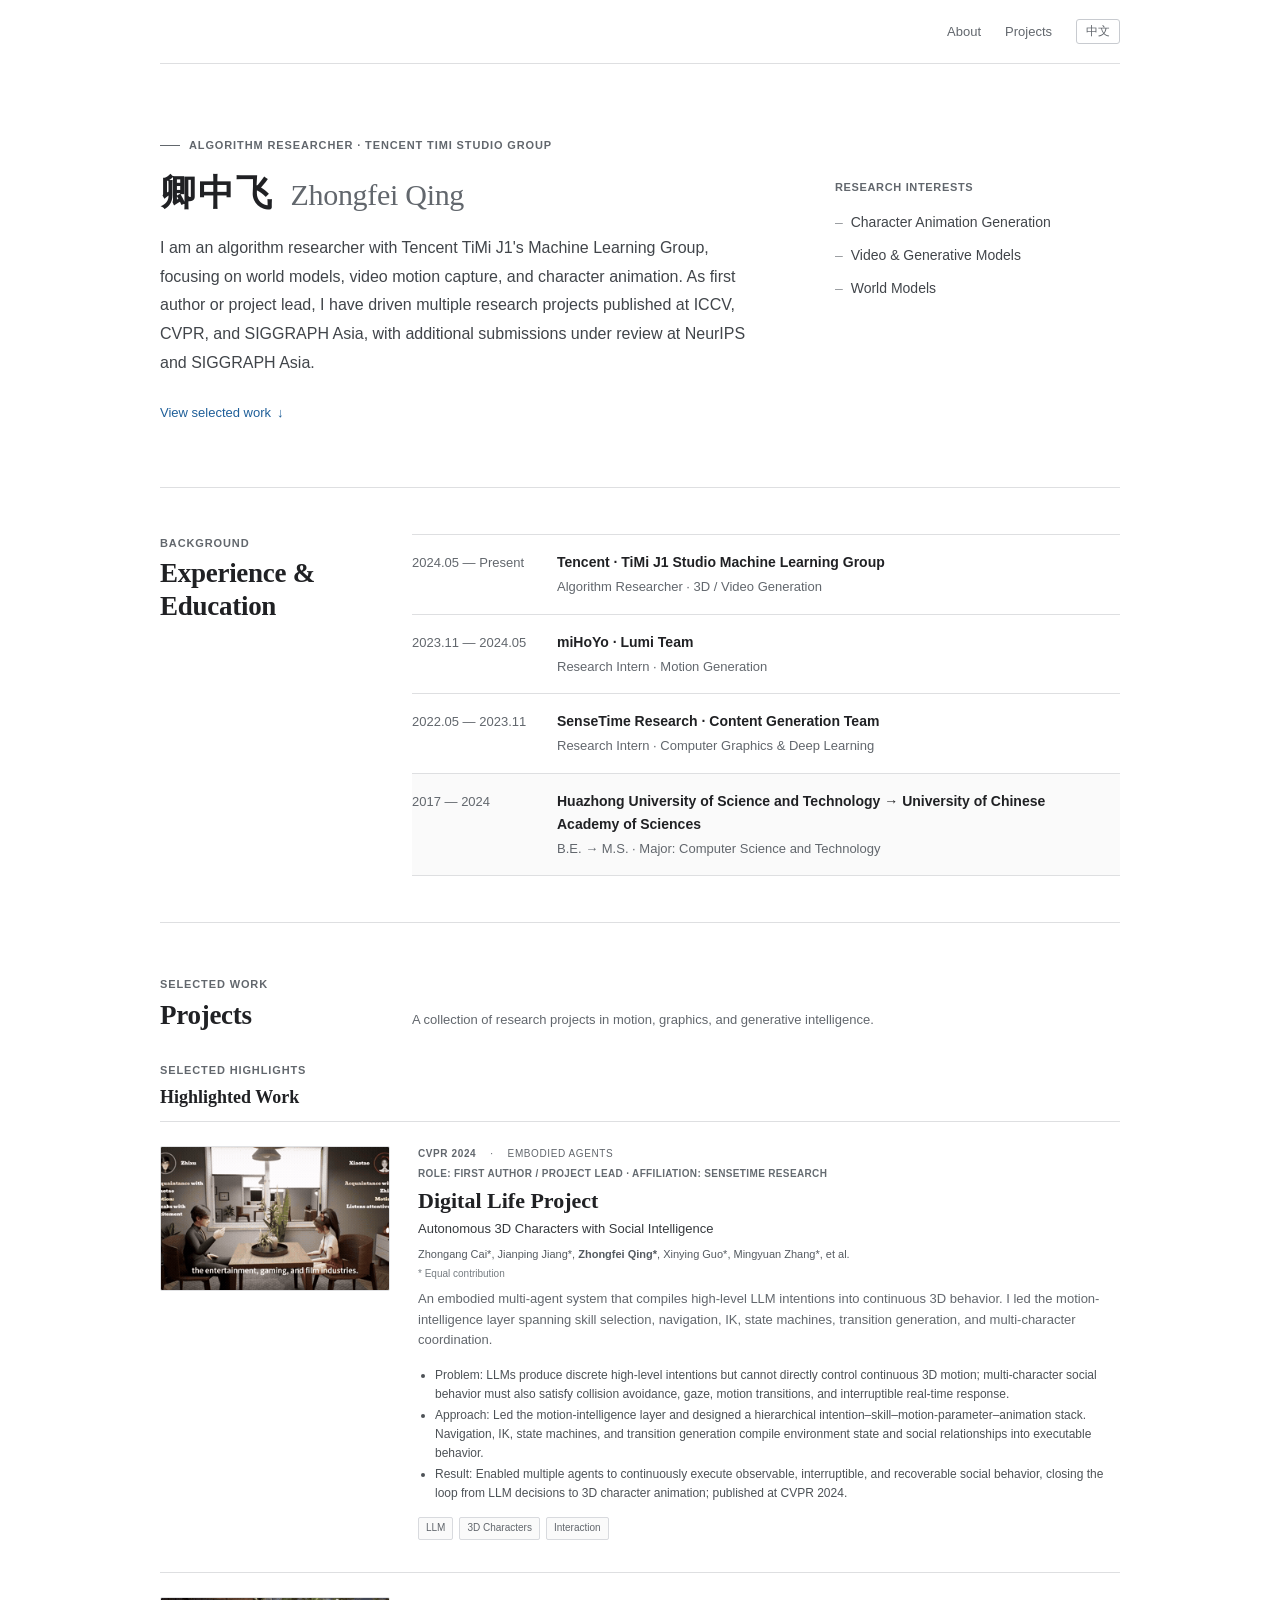
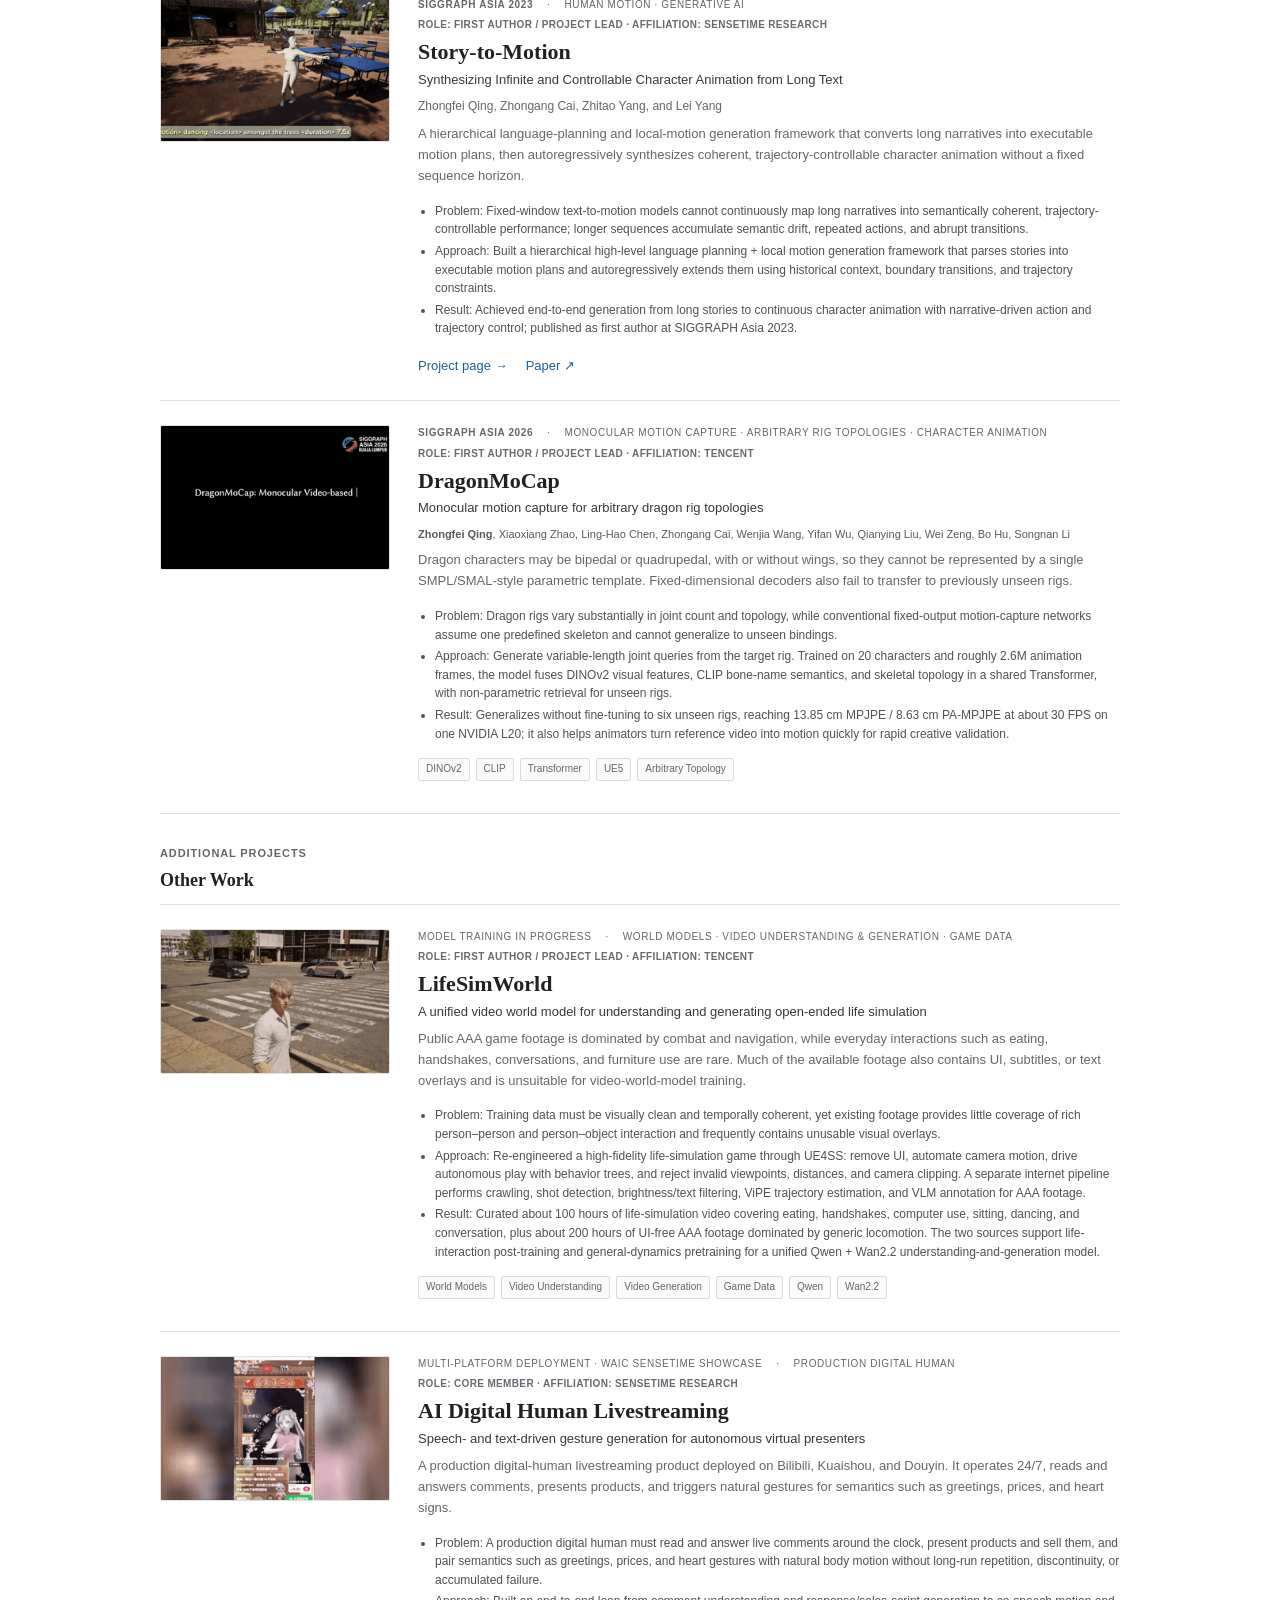
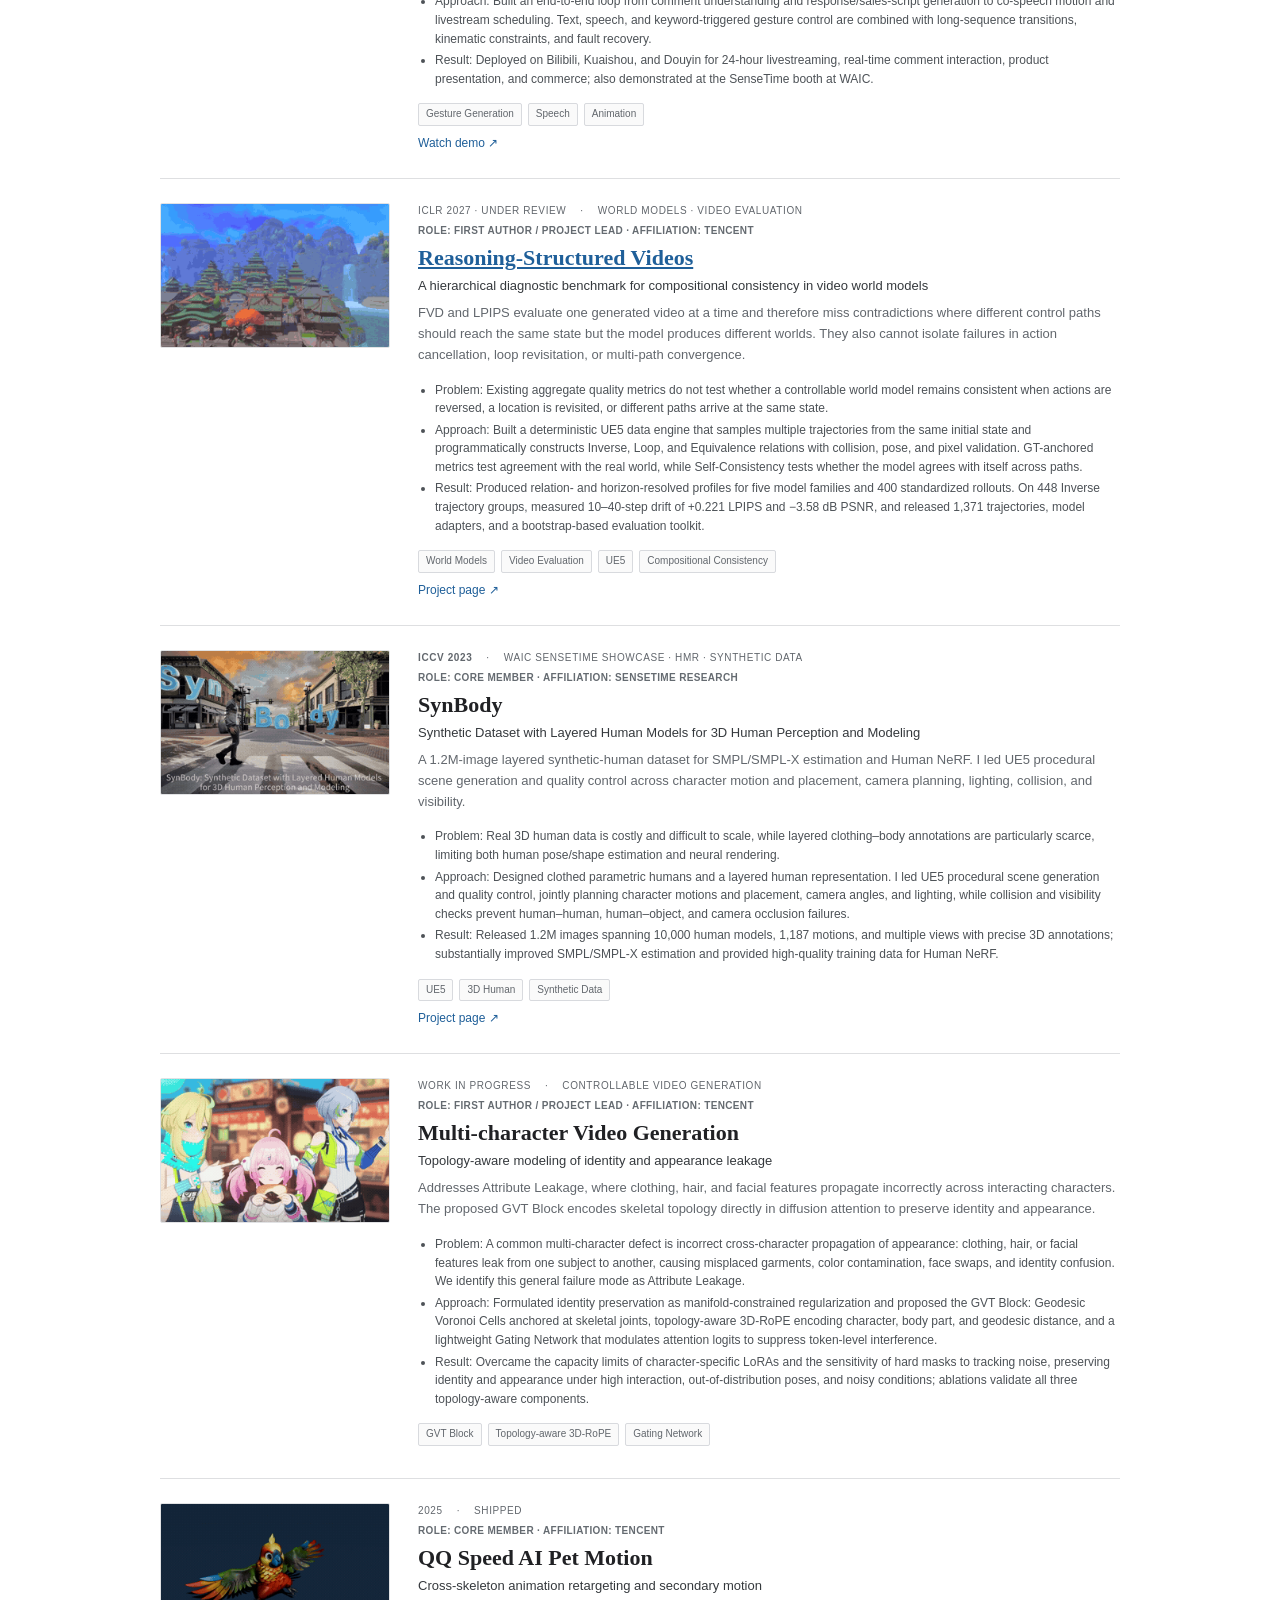
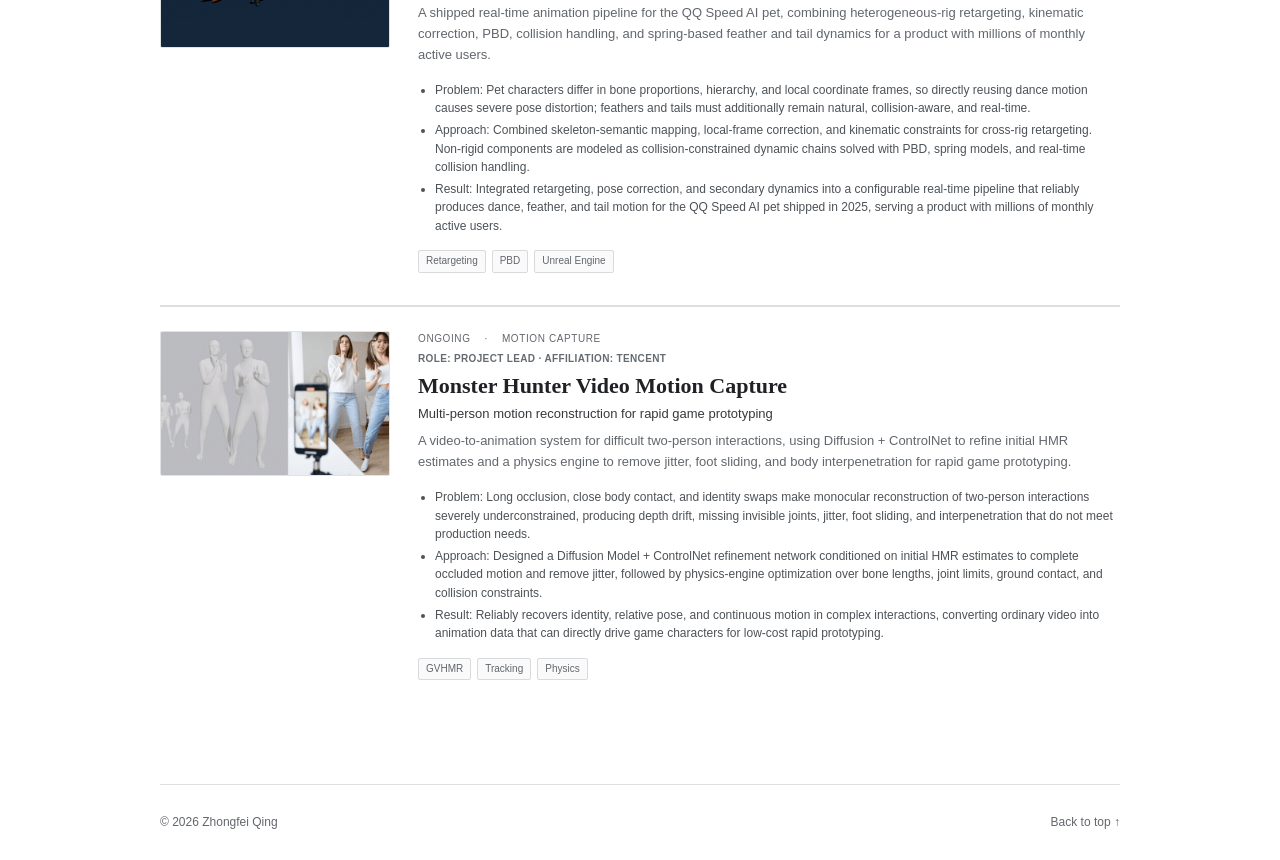
==== commit a951409e: "Organize homepage projects and update publication details" ====
--- a/index.html
+++ b/index.html
@@ -85,6 +85,10 @@
       </div>
 
       <div class="project-grid">
+        <div class="project-group-heading" data-project-group="highlight">
+          <p class="kicker" data-i18n="highlightedWorkLabel">Highlighted work</p>
+          <h3 data-i18n="highlightedWorkTitle">Highlighted Work</h3>
+        </div>
         <article class="project-summary" data-project="dragonmocap">
           <div class="summary-image">
             <img class="media-contain" src="./assets/projects/gifs/dragonmocap.gif" alt="DragonMoCap monocular motion capture across diverse dragon rigs" loading="eager">
@@ -93,6 +97,7 @@
           <p class="project-credit" data-locale data-en="Role: First Author / Project Lead · Affiliation: Tencent" data-zh="身份：一作 / 主要负责人 · 成果单位：腾讯">Role: First Author / Project Lead · Affiliation: Tencent</p>
           <h3>DragonMoCap</h3>
           <p class="summary-subtitle" data-locale data-en="Monocular motion capture for arbitrary dragon rig topologies" data-zh="面向任意龙类骨骼拓扑的单目视频动作捕捉">Monocular motion capture for arbitrary dragon rig topologies</p>
+          <p class="summary-authors"><strong>Zhongfei Qing</strong>, Xiaoxiang Zhao, Ling-Hao Chen, Zhongang Cai, Wenjia Wang, Yifan Wu, Qianying Liu, Wei Zeng, Bo Hu, Songnan Li</p>
           <p data-locale data-en="Dragon characters may be bipedal or quadrupedal, with or without wings, so they cannot be represented by a single SMPL/SMAL-style parametric template. Fixed-dimensional decoders also fail to transfer to previously unseen rigs." data-zh="龙类角色存在双足/四足、有无翅膀等拓扑差异，无法用 SMPL/SMAL 式统一参数模型表示；固定维度解码器也无法迁移至未见角色绑定。">Dragon characters may be bipedal or quadrupedal, with or without wings, so they cannot be represented by a single SMPL/SMAL-style parametric template. Fixed-dimensional decoders also fail to transfer to previously unseen rigs.</p>
           <ul class="project-details">
             <li data-locale data-en="Problem: Dragon rigs vary substantially in joint count and topology, while conventional fixed-output motion-capture networks assume one predefined skeleton and cannot generalize to unseen bindings." data-zh="问题：龙类骨骼在关节数量与拓扑上差异显著，而传统固定输出维度的动捕网络依赖预定义骨骼，难以泛化至训练中未见的绑定。">Problem: Dragon rigs vary substantially in joint count and topology, while conventional fixed-output motion-capture networks assume one predefined skeleton and cannot generalize to unseen bindings.</li>
@@ -102,6 +107,10 @@
           <div class="tag-list"><span>DINOv2</span><span>CLIP</span><span>Transformer</span><span>UE5</span><span>Arbitrary Topology</span></div>
         </article>
 
+        <div class="project-group-heading" data-project-group="other">
+          <p class="kicker" data-i18n="otherWorkLabel">Other work</p>
+          <h3 data-i18n="otherWorkTitle">Other Work</h3>
+        </div>
         <article class="project-summary" data-project="lifesimworld">
           <div class="summary-image">
             <img src="./assets/projects/gifs/lifesimworld.gif" alt="LifeSimWorld open-world life simulation video world model demo" loading="lazy">
@@ -123,7 +132,7 @@
           <div class="summary-image">
             <img src="./assets/projects/gifs/reasoning-structured-videos.gif" alt="Reasoning-Structured Videos compositional consistency evaluation demo" loading="lazy">
           </div>
-          <div class="summary-meta"><span>NeurIPS 2026 · Under Review</span><span>World Models · Video Evaluation</span></div>
+          <div class="summary-meta"><span>ICLR 2027 · Under Review</span><span>World Models · Video Evaluation</span></div>
           <p class="project-credit" data-locale data-en="Role: First Author / Project Lead · Affiliation: Tencent" data-zh="身份：一作 / 主要负责人 · 成果单位：腾讯">Role: First Author / Project Lead · Affiliation: Tencent</p>
           <h3><a href="https://reasoningvideo.github.io/reasoning-structured-videos/" target="_blank" rel="noreferrer">Reasoning-Structured Videos</a></h3>
           <p class="summary-subtitle" data-locale data-en="A hierarchical diagnostic benchmark for compositional consistency in video world models" data-zh="面向视频世界模型组合一致性的分层诊断基准">A hierarchical diagnostic benchmark for compositional consistency in video world models</p>
@@ -202,6 +211,8 @@
           <p class="project-credit" data-locale data-en="Role: First Author / Project Lead · Affiliation: SenseTime Research" data-zh="身份：一作 / 主要负责人 · 成果单位：商汤研究院">Role: First Author / Project Lead · Affiliation: SenseTime Research</p>
           <h3>Digital Life Project</h3>
           <p class="summary-subtitle" data-i18n="digitalLifeSubtitle">Autonomous 3D Characters with Social Intelligence</p>
+          <p class="summary-authors">Zhongang Cai*, Jianping Jiang*, <strong>Zhongfei Qing*</strong>, Xinying Guo*, Mingyuan Zhang*, et al.</p>
+          <p class="author-note">* Equal contribution</p>
           <p data-i18n="digitalLifeDescription">An embodied multi-agent system that compiles high-level LLM intentions into continuous 3D behavior. I led the motion-intelligence layer spanning skill selection, navigation, IK, state machines, transition generation, and multi-character coordination.</p>
           <ul class="project-details">
             <li data-locale data-en="Problem: LLMs produce discrete high-level intentions but cannot directly control continuous 3D motion; multi-character social behavior must also satisfy collision avoidance, gaze, motion transitions, and interruptible real-time response." data-zh="问题：LLM 输出离散高层意图，却无法直接控制连续三维运动；多角色社交还需同时满足空间避碰、注视关系、动作衔接和可中断实时响应。">Problem: LLMs produce discrete high-level intentions but cannot directly control continuous 3D motion; multi-character social behavior must also satisfy collision avoidance, gaze, motion transitions, and interruptible real-time response.</li>
@@ -243,7 +254,7 @@
 
         <article class="project-summary" data-project="multi-character-video">
           <div class="summary-image"><img src="./assets/projects/gifs/multi-character-video.gif" alt="Multi-character generative video demo" loading="lazy"></div>
-          <div class="summary-meta"><span>SIGGRAPH Asia Submission</span><span>Controllable Video Generation</span></div>
+          <div class="summary-meta"><span>Work in progress</span><span>Controllable Video Generation</span></div>
           <p class="project-credit" data-locale data-en="Role: First Author / Project Lead · Affiliation: Tencent" data-zh="身份：一作 / 主要负责人 · 成果单位：腾讯">Role: First Author / Project Lead · Affiliation: Tencent</p>
           <h3 data-i18n="videoTitle">Multi-character Video Generation</h3>
           <p class="summary-subtitle" data-i18n="videoSubtitle">Consistent character appearance for dance and narrative video</p>
@@ -295,6 +306,8 @@
         ucasName: 'University of Chinese Academy of Sciences', ucasDegree: 'M.S. in Computer Science and Technology',
         hustName: 'Huazhong University of Science and Technology', hustDegree: 'B.E. in Mechanical Science and Engineering',
         selectedWork: 'Selected work', projectsTitle: 'Projects',
+        highlightedWorkLabel: 'Selected highlights', highlightedWorkTitle: 'Highlighted Work',
+        otherWorkLabel: 'Additional projects', otherWorkTitle: 'Other Work',
         projectsLead: 'A collection of research projects in motion, graphics, and generative intelligence.',
         moreProjects: 'More projects', moreProjectsLead: 'Selected research and production work across digital humans, motion, and game content creation.',
         synbodySubtitle: 'Synthetic Dataset with Layered Human Models for 3D Human Perception and Modeling',
@@ -327,6 +340,8 @@
         ucasName: '中国科学院大学', ucasDegree: '计算机科学与技术硕士',
         hustName: '华中科技大学', hustDegree: '机械科学与工程学士',
         selectedWork: '精选工作', projectsTitle: '项目',
+        highlightedWorkLabel: '重点工作', highlightedWorkTitle: '重点项目',
+        otherWorkLabel: '其他工作', otherWorkTitle: '其他项目',
         projectsLead: '汇总我在人体动作、计算机图形学与生成式智能方向的研究项目。',
         moreProjects: '更多项目', moreProjectsLead: '我在数字人、动作生成与游戏内容生产方向的部分研究及落地工作。',
         synbodySubtitle: '面向三维人体感知与建模的分层人体模型合成数据集',
--- a/assets/site.css
+++ b/assets/site.css
@@ -203,17 +203,33 @@
   flex-direction: column;
   border: 0;
 }
-.project-grid > [data-project="lifesimworld"] { order: 10; }
-.project-grid > [data-project="reasoning-videos"] { order: 20; }
-.project-grid > [data-project="multi-character-video"] { order: 30; }
-.project-grid > [data-project="dragonmocap"] { order: 40; }
-.project-grid > [data-project="monster-hunter-mocap"] { order: 50; }
-.project-grid > [data-project="synbody"] { order: 60; }
-.project-grid > [data-project="story-to-motion"] { order: 70; }
-.project-grid > [data-project="digital-life"] { order: 80; }
-.project-grid > [data-project="digital-human-livestream"] { order: 90; }
+.project-grid > [data-project-group="highlight"] { order: 0; }
+.project-grid > [data-project="digital-life"] { order: 10; }
+.project-grid > [data-project="story-to-motion"] { order: 20; }
+.project-grid > [data-project="dragonmocap"] { order: 30; }
+.project-grid > [data-project-group="other"] { order: 40; }
+.project-grid > [data-project="lifesimworld"] { order: 50; }
+.project-grid > [data-project="digital-human-livestream"] { order: 60; }
+.project-grid > [data-project="reasoning-videos"] { order: 70; }
+.project-grid > [data-project="synbody"] { order: 80; }
+.project-grid > [data-project="multi-character-video"] { order: 90; }
 .project-grid > [data-project="qq-speed-pet"] { order: 100; border-bottom: 1px solid var(--line); }
-.project-grid > [data-project="game-production-aigc"] { order: 110; }
+.project-grid > [data-project="monster-hunter-mocap"] { order: 110; }
+.project-grid > [data-project="game-production-aigc"] { order: 120; }
+.project-group-heading {
+  order: 0;
+  padding: 30px 0 8px;
+  border-top: 1px solid var(--line);
+}
+.project-group-heading:first-child { border-top: 0; padding-top: 0; }
+.project-group-heading .kicker { margin-bottom: 4px; }
+.project-group-heading h3 {
+  margin: 0;
+  color: var(--ink);
+  font-family: var(--serif);
+  font-size: 18px;
+  font-weight: 600;
+}
 .project-card,
 .project-summary {
   min-height: 0;
@@ -326,6 +342,12 @@
   color: #555b61;
   font-size: 11px;
   line-height: 1.5;
+}
+.project-summary .author-note {
+  margin: -4px 0 8px;
+  color: #777d82;
+  font-size: 10px;
+  line-height: 1.4;
 }
 .project-actions {
   display: flex;
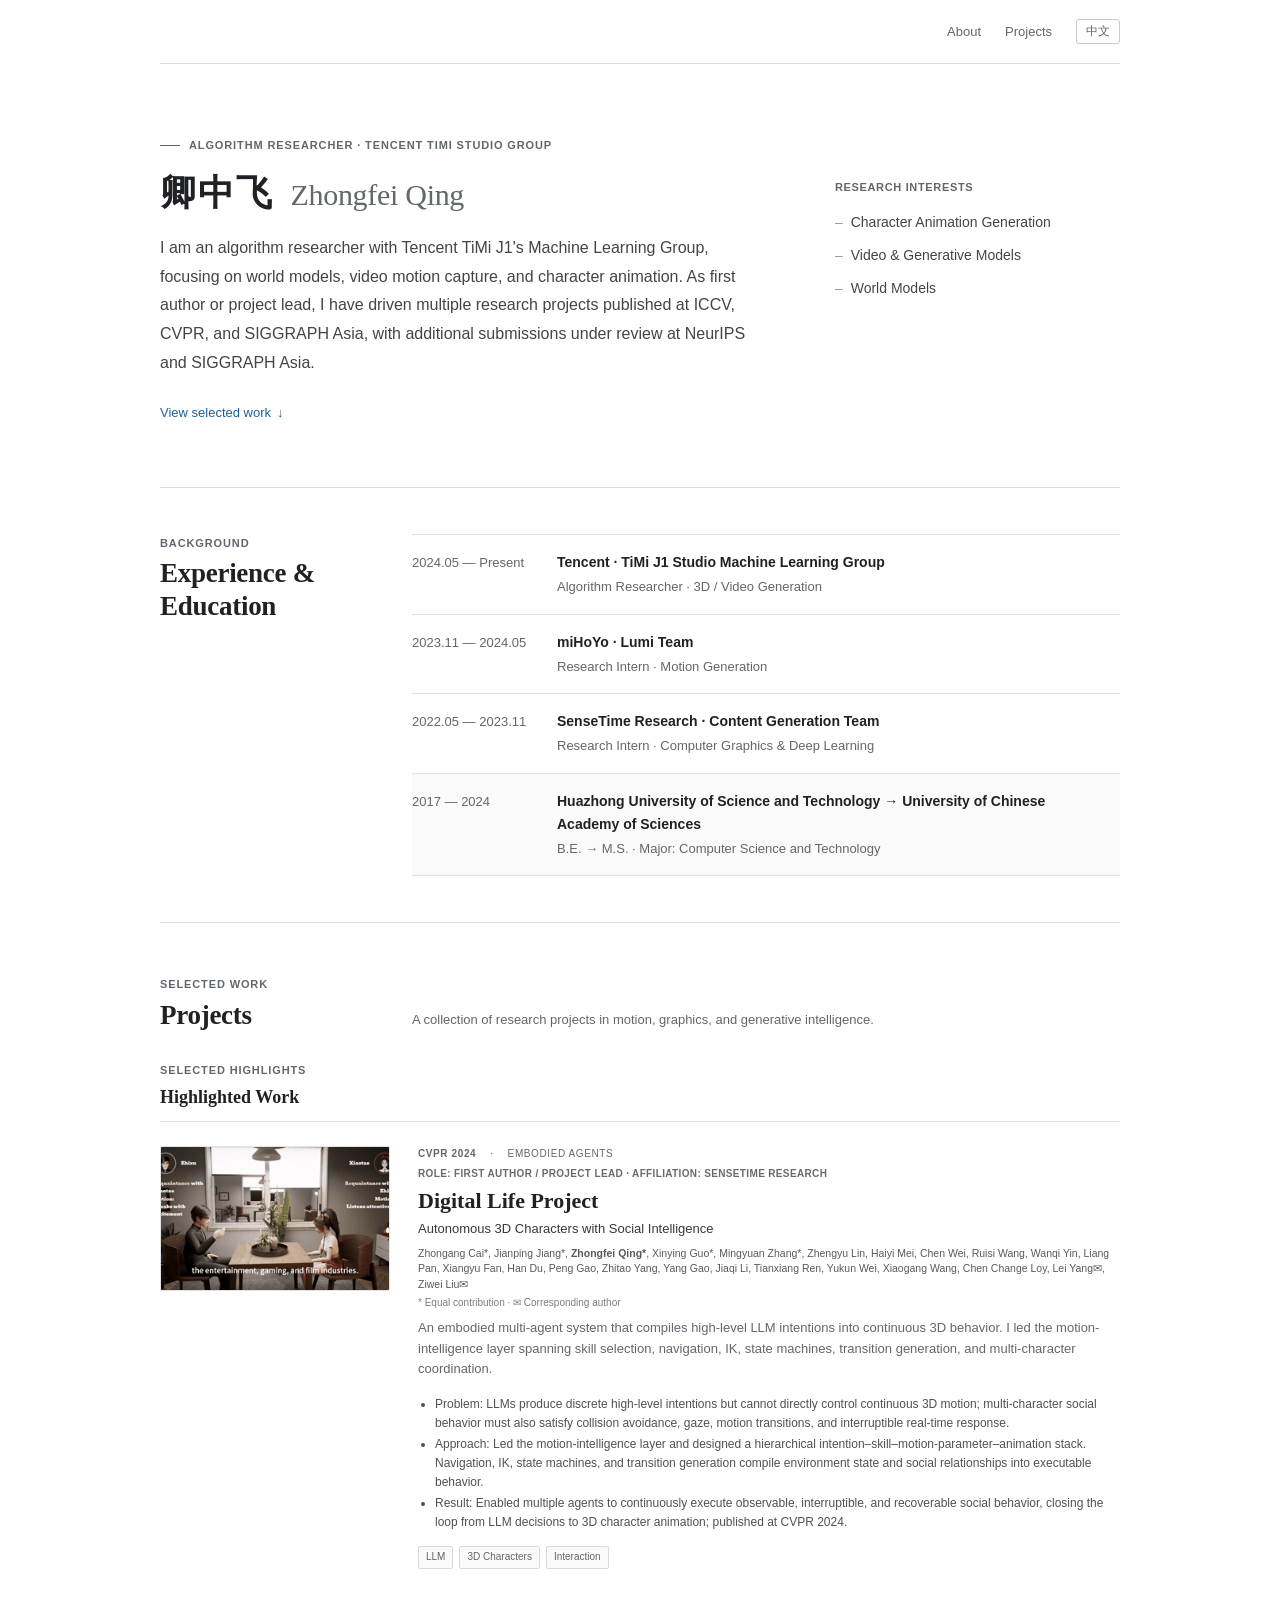
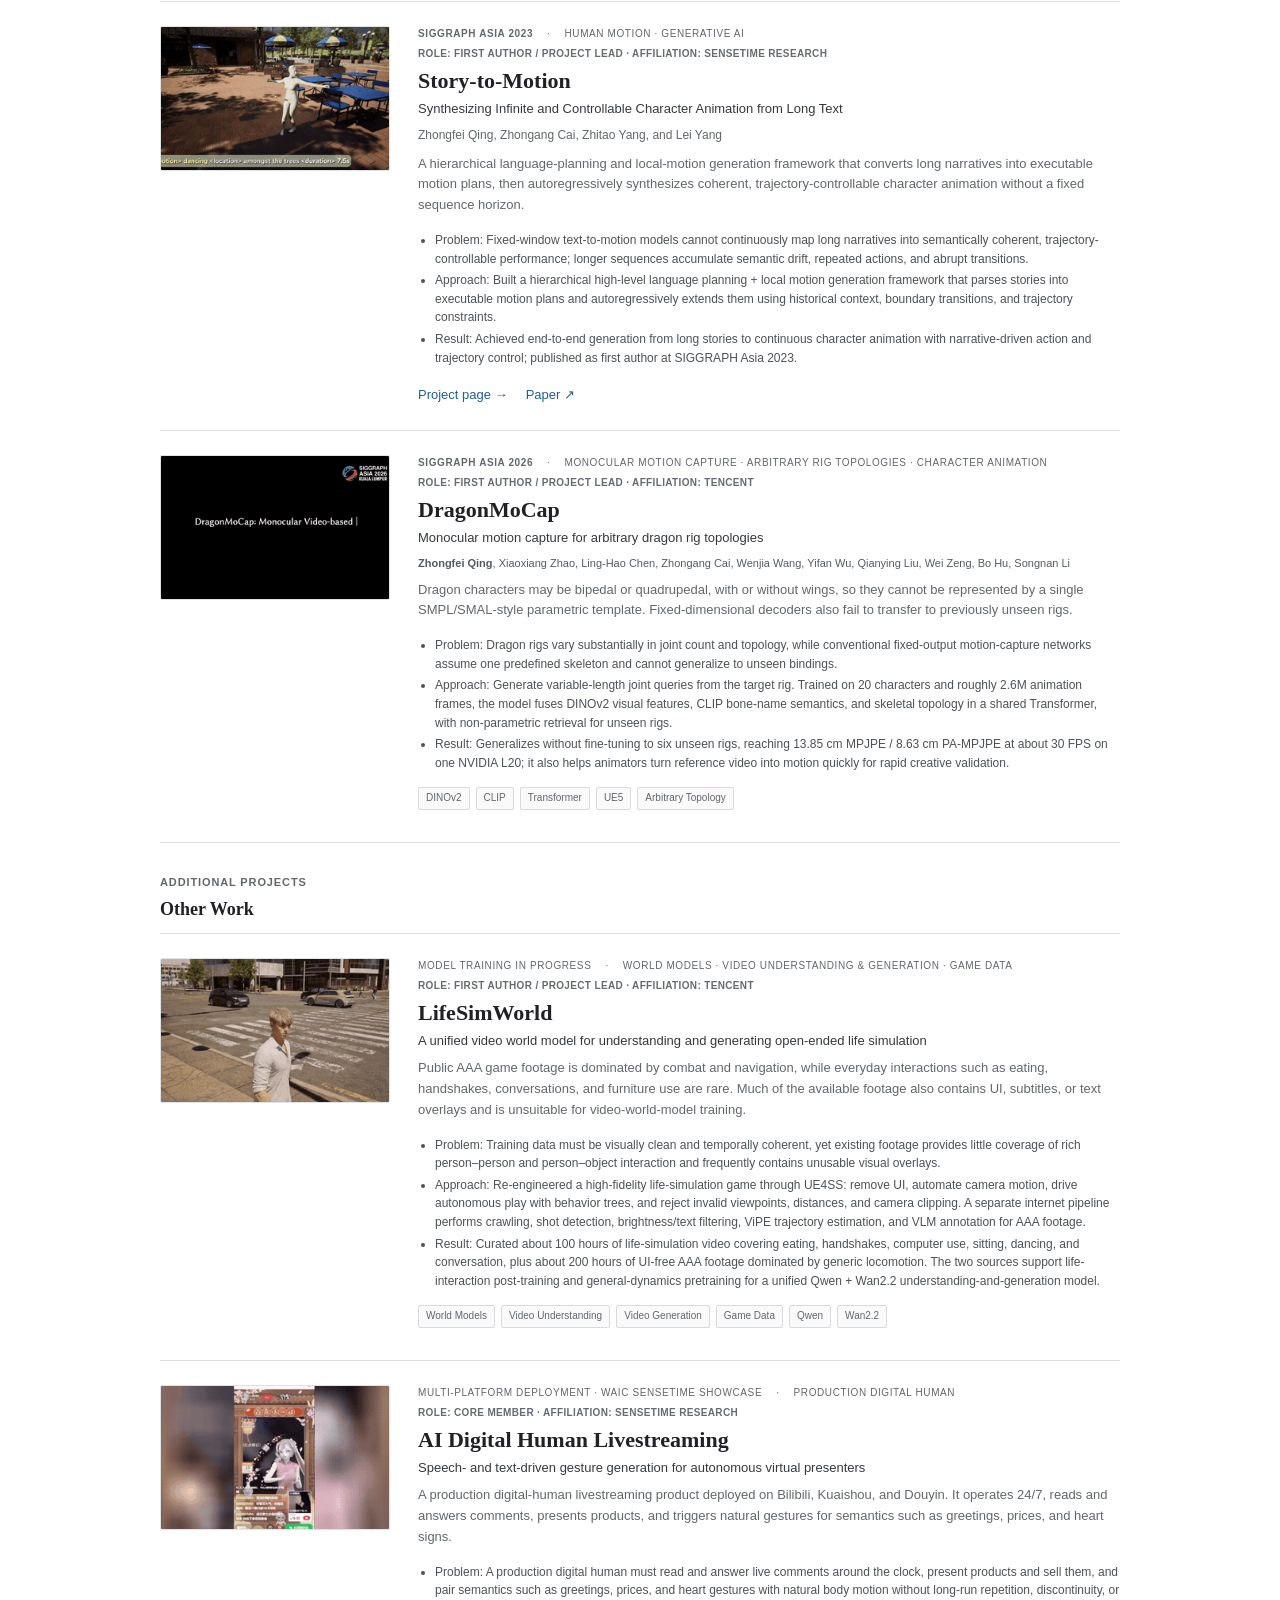
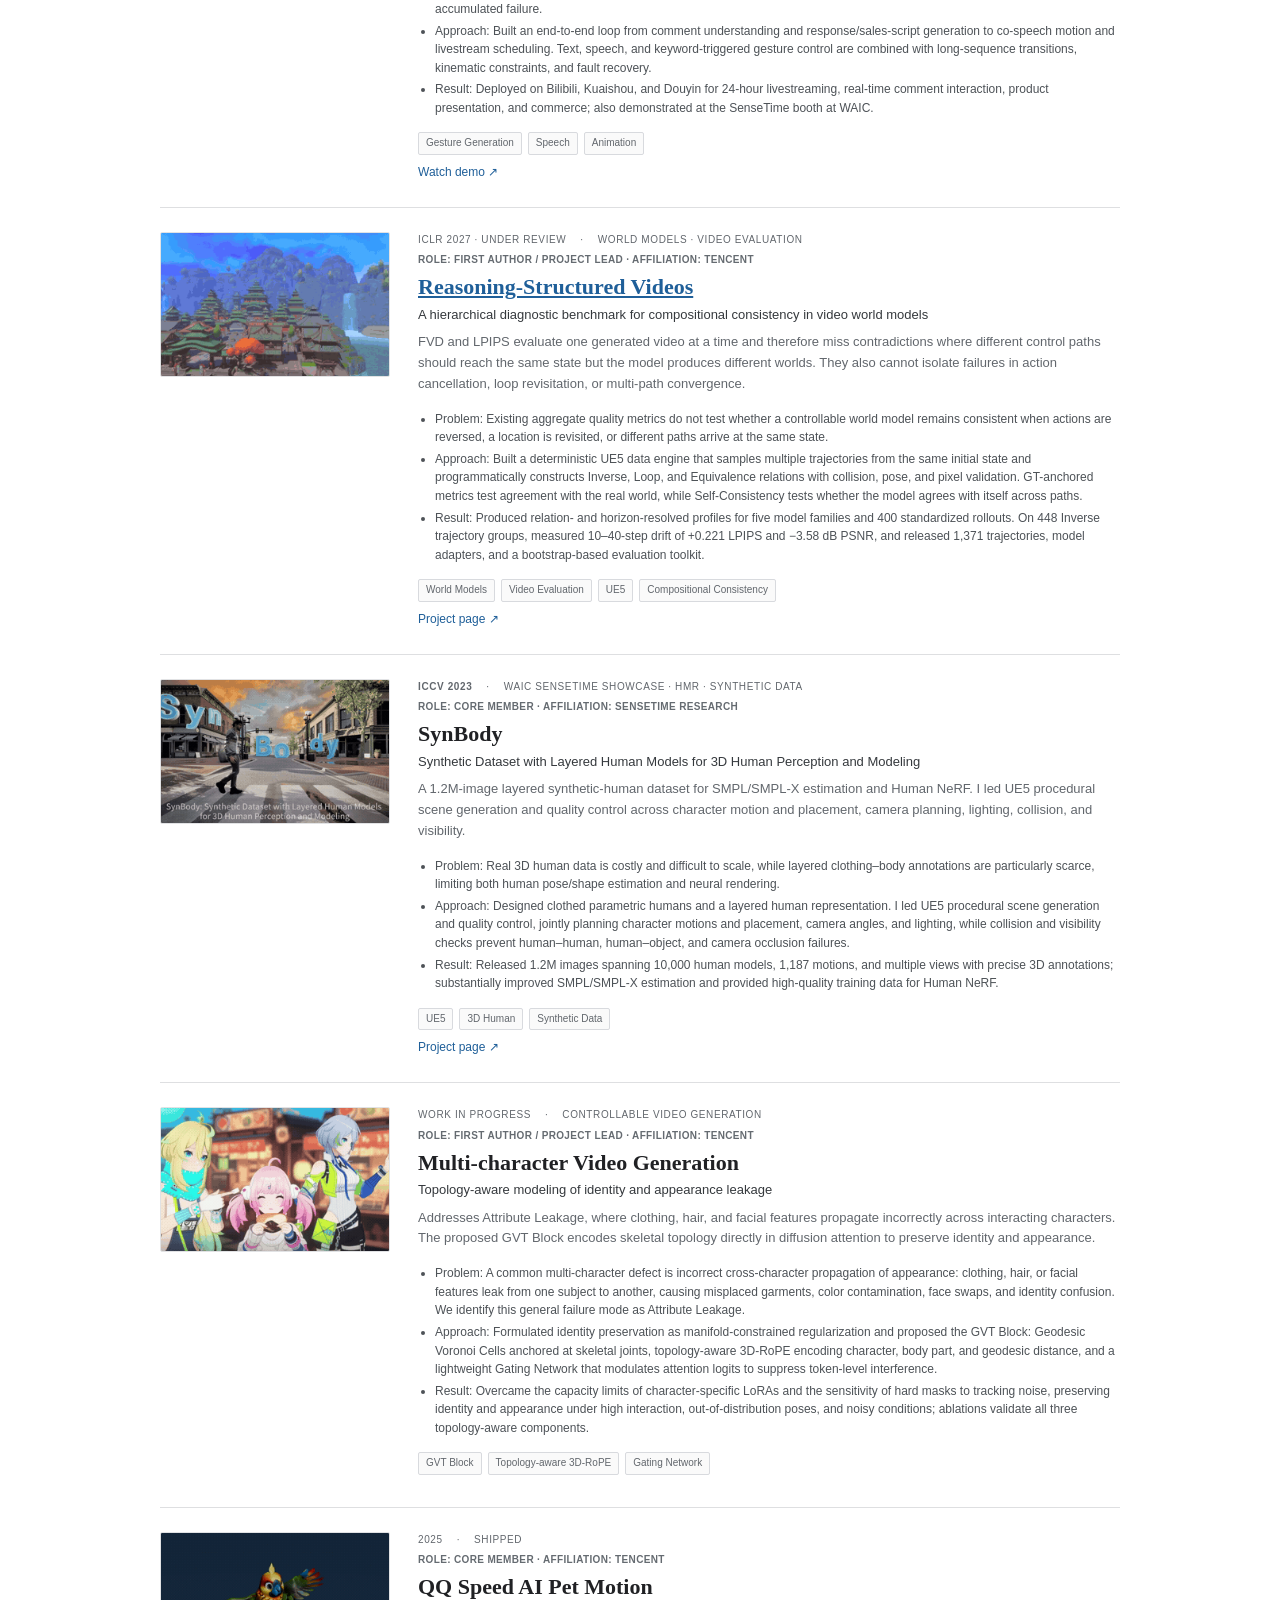
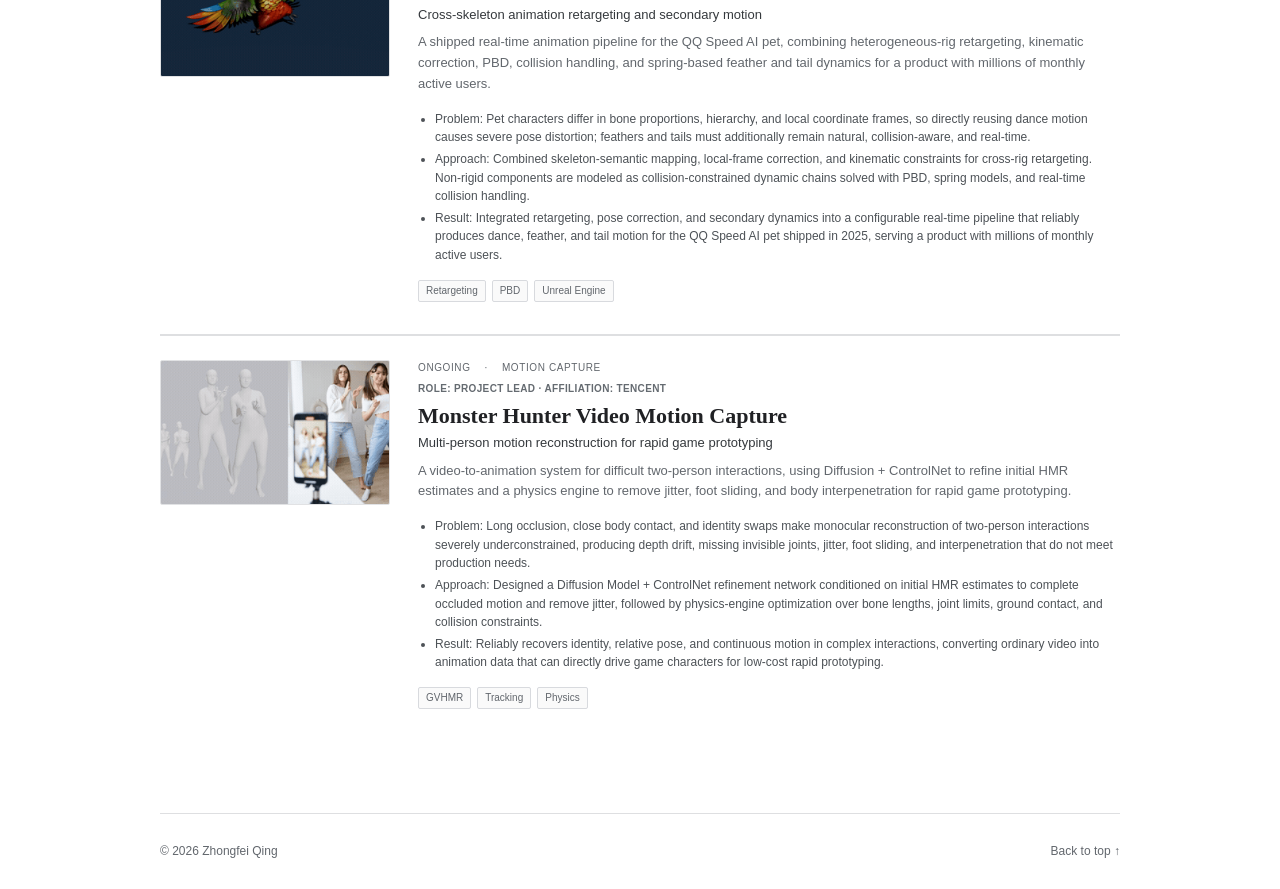
==== commit 6c7b14bc: "Highlight author names on project pages" ====
--- a/index.html
+++ b/index.html
@@ -211,8 +211,8 @@
           <p class="project-credit" data-locale data-en="Role: First Author / Project Lead · Affiliation: SenseTime Research" data-zh="身份：一作 / 主要负责人 · 成果单位：商汤研究院">Role: First Author / Project Lead · Affiliation: SenseTime Research</p>
           <h3>Digital Life Project</h3>
           <p class="summary-subtitle" data-i18n="digitalLifeSubtitle">Autonomous 3D Characters with Social Intelligence</p>
-          <p class="summary-authors">Zhongang Cai*, Jianping Jiang*, <strong>Zhongfei Qing*</strong>, Xinying Guo*, Mingyuan Zhang*, et al.</p>
-          <p class="author-note">* Equal contribution</p>
+          <p class="summary-authors full-author-list">Zhongang Cai*, Jianping Jiang*, <strong>Zhongfei Qing*</strong>, Xinying Guo*, Mingyuan Zhang*, Zhengyu Lin, Haiyi Mei, Chen Wei, Ruisi Wang, Wanqi Yin, Liang Pan, Xiangyu Fan, Han Du, Peng Gao, Zhitao Yang, Yang Gao, Jiaqi Li, Tianxiang Ren, Yukun Wei, Xiaogang Wang, Chen Change Loy, Lei Yang✉, Ziwei Liu✉</p>
+          <p class="author-note">* Equal contribution · ✉ Corresponding author</p>
           <p data-i18n="digitalLifeDescription">An embodied multi-agent system that compiles high-level LLM intentions into continuous 3D behavior. I led the motion-intelligence layer spanning skill selection, navigation, IK, state machines, transition generation, and multi-character coordination.</p>
           <ul class="project-details">
             <li data-locale data-en="Problem: LLMs produce discrete high-level intentions but cannot directly control continuous 3D motion; multi-character social behavior must also satisfy collision avoidance, gaze, motion transitions, and interruptible real-time response." data-zh="问题：LLM 输出离散高层意图，却无法直接控制连续三维运动；多角色社交还需同时满足空间避碰、注视关系、动作衔接和可中断实时响应。">Problem: LLMs produce discrete high-level intentions but cannot directly control continuous 3D motion; multi-character social behavior must also satisfy collision avoidance, gaze, motion transitions, and interruptible real-time response.</li>
--- a/assets/site.css
+++ b/assets/site.css
@@ -342,6 +342,10 @@
   color: #555b61;
   font-size: 11px;
   line-height: 1.5;
+}
+.project-summary .full-author-list {
+  font-size: 10.5px;
+  line-height: 1.45;
 }
 .project-summary .author-note {
   margin: -4px 0 8px;
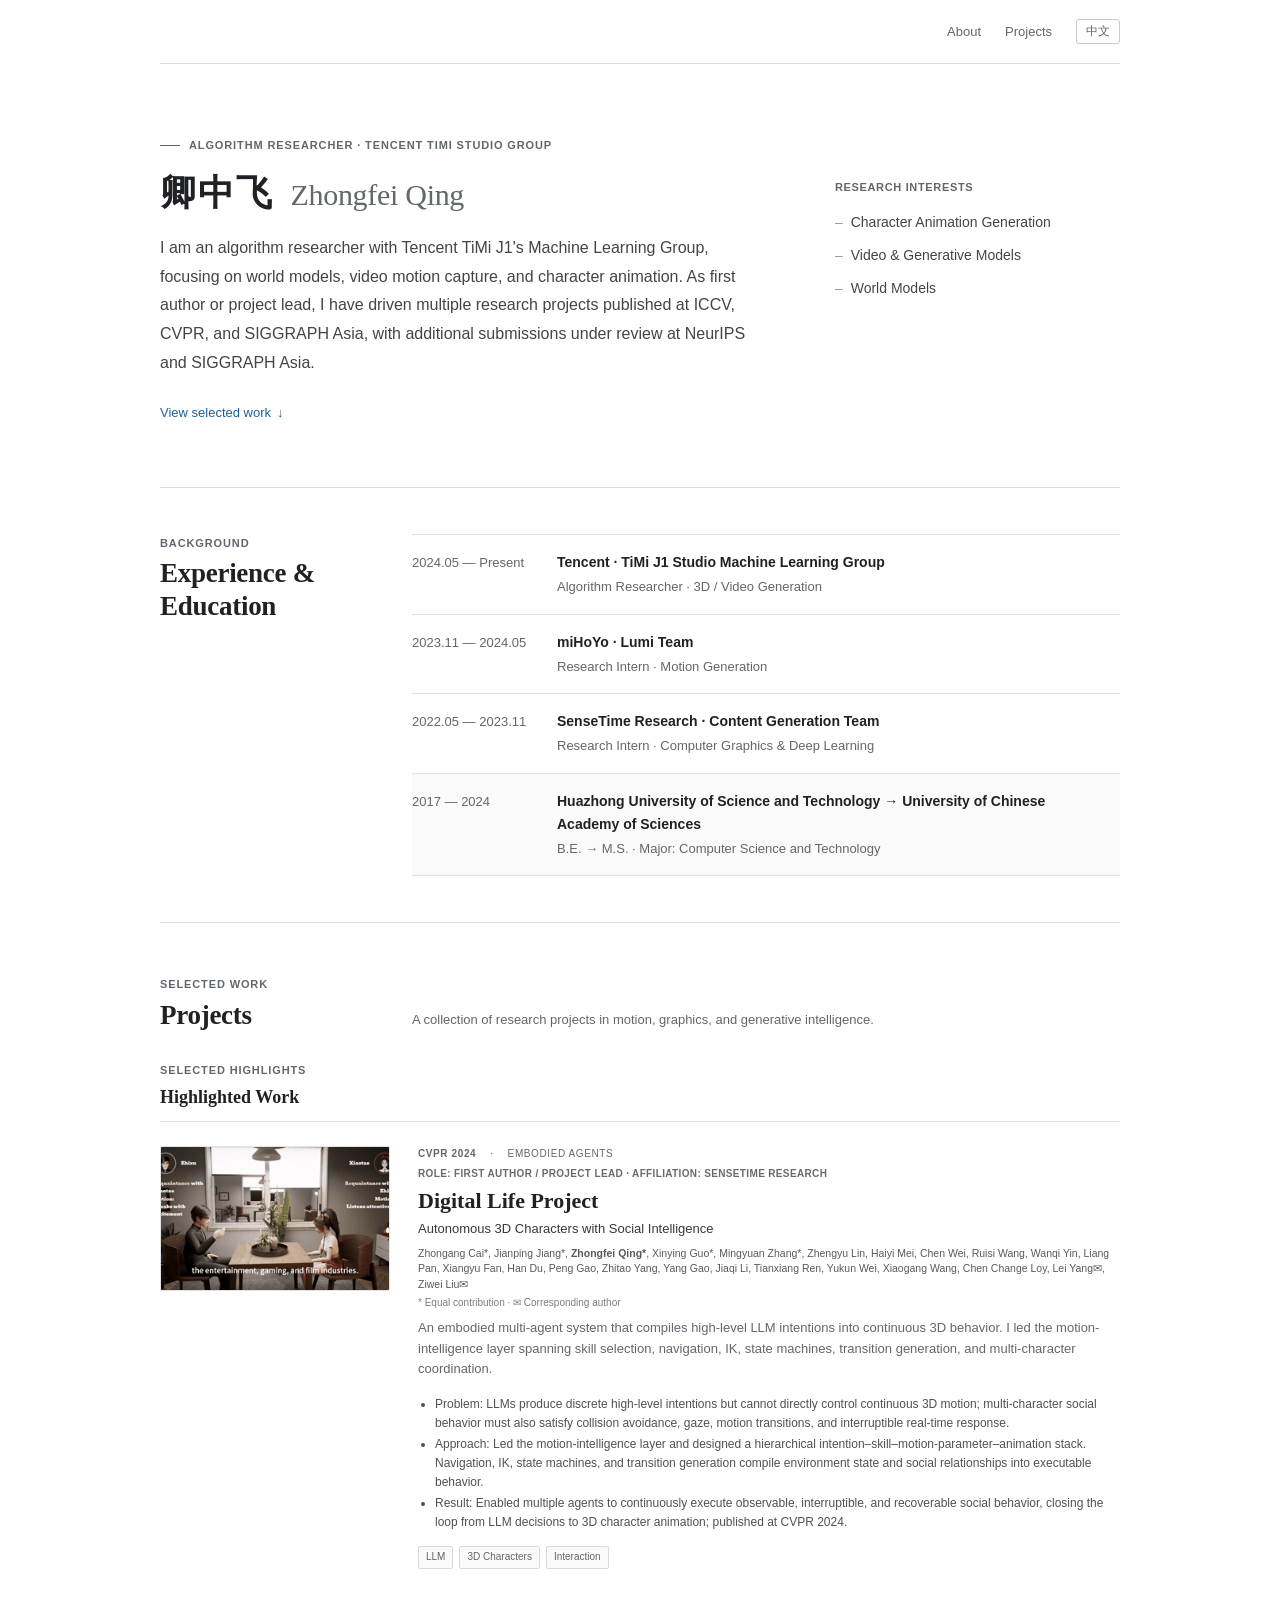
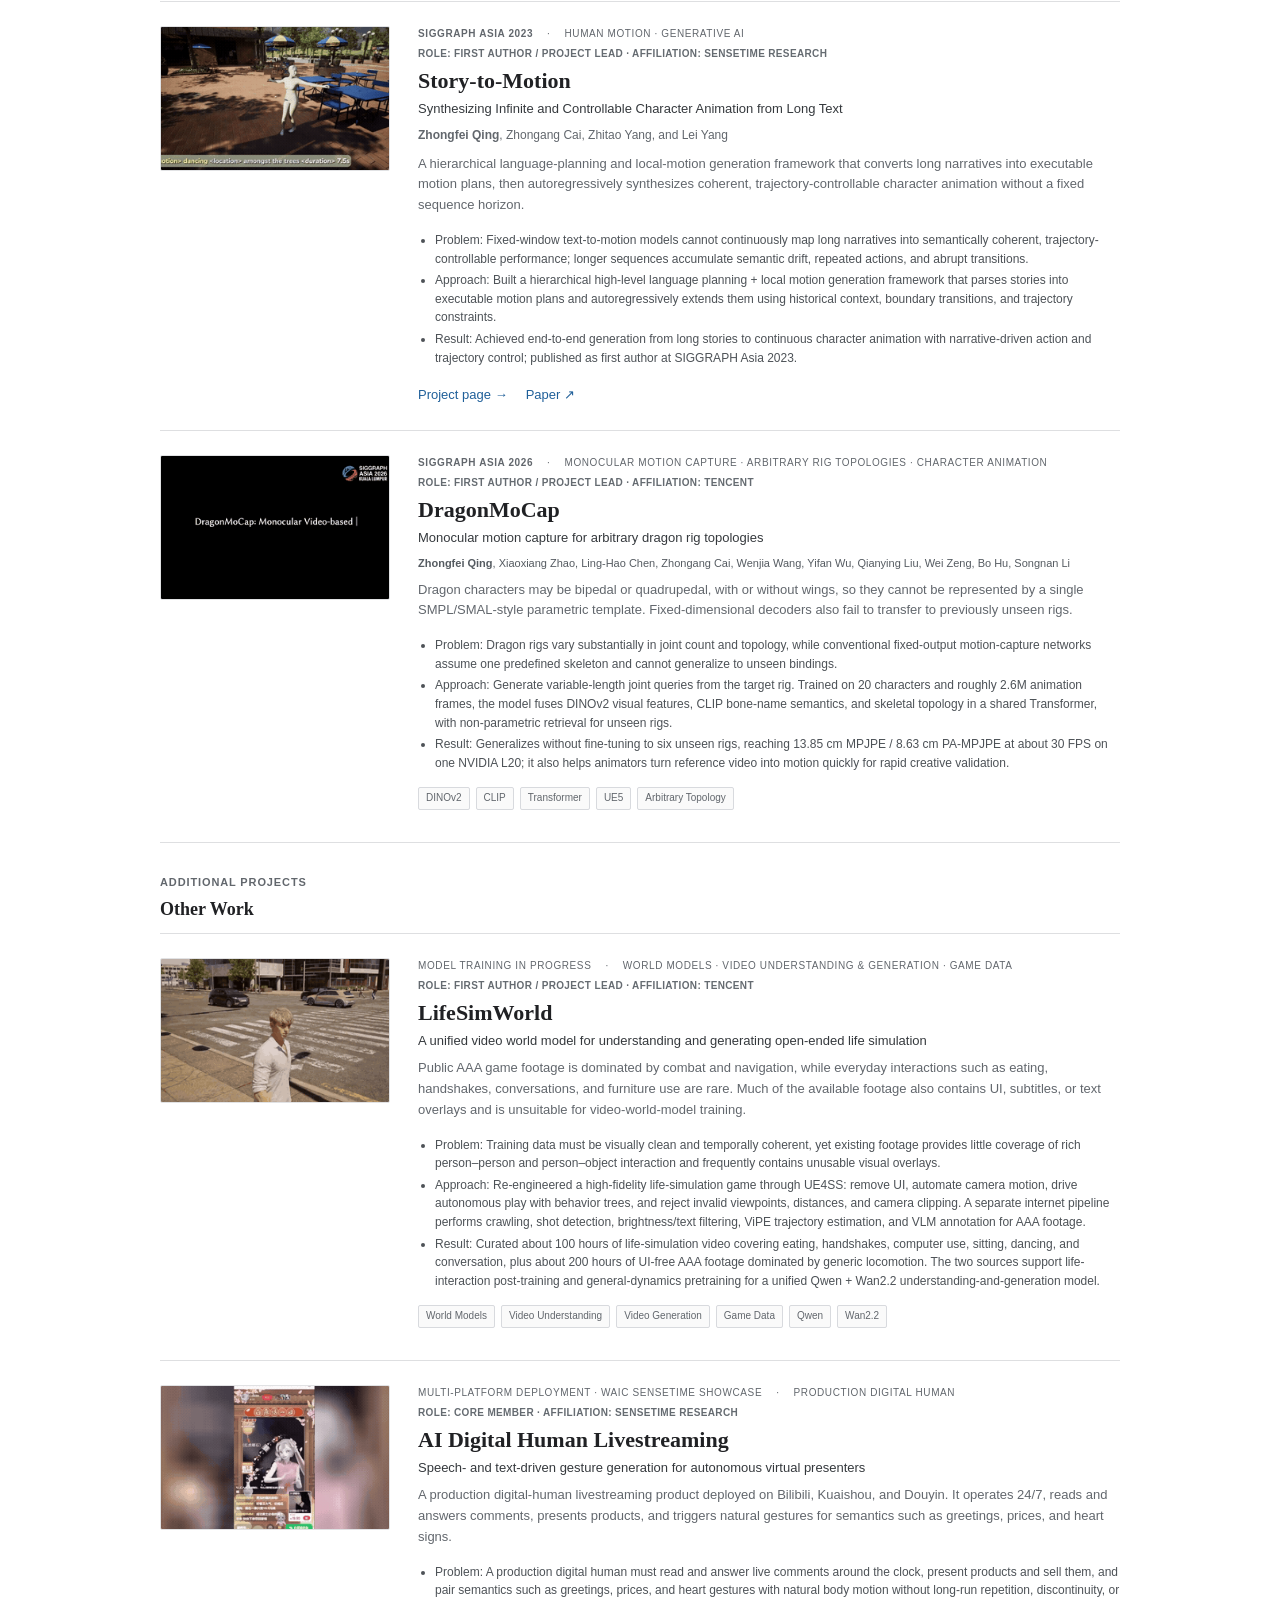
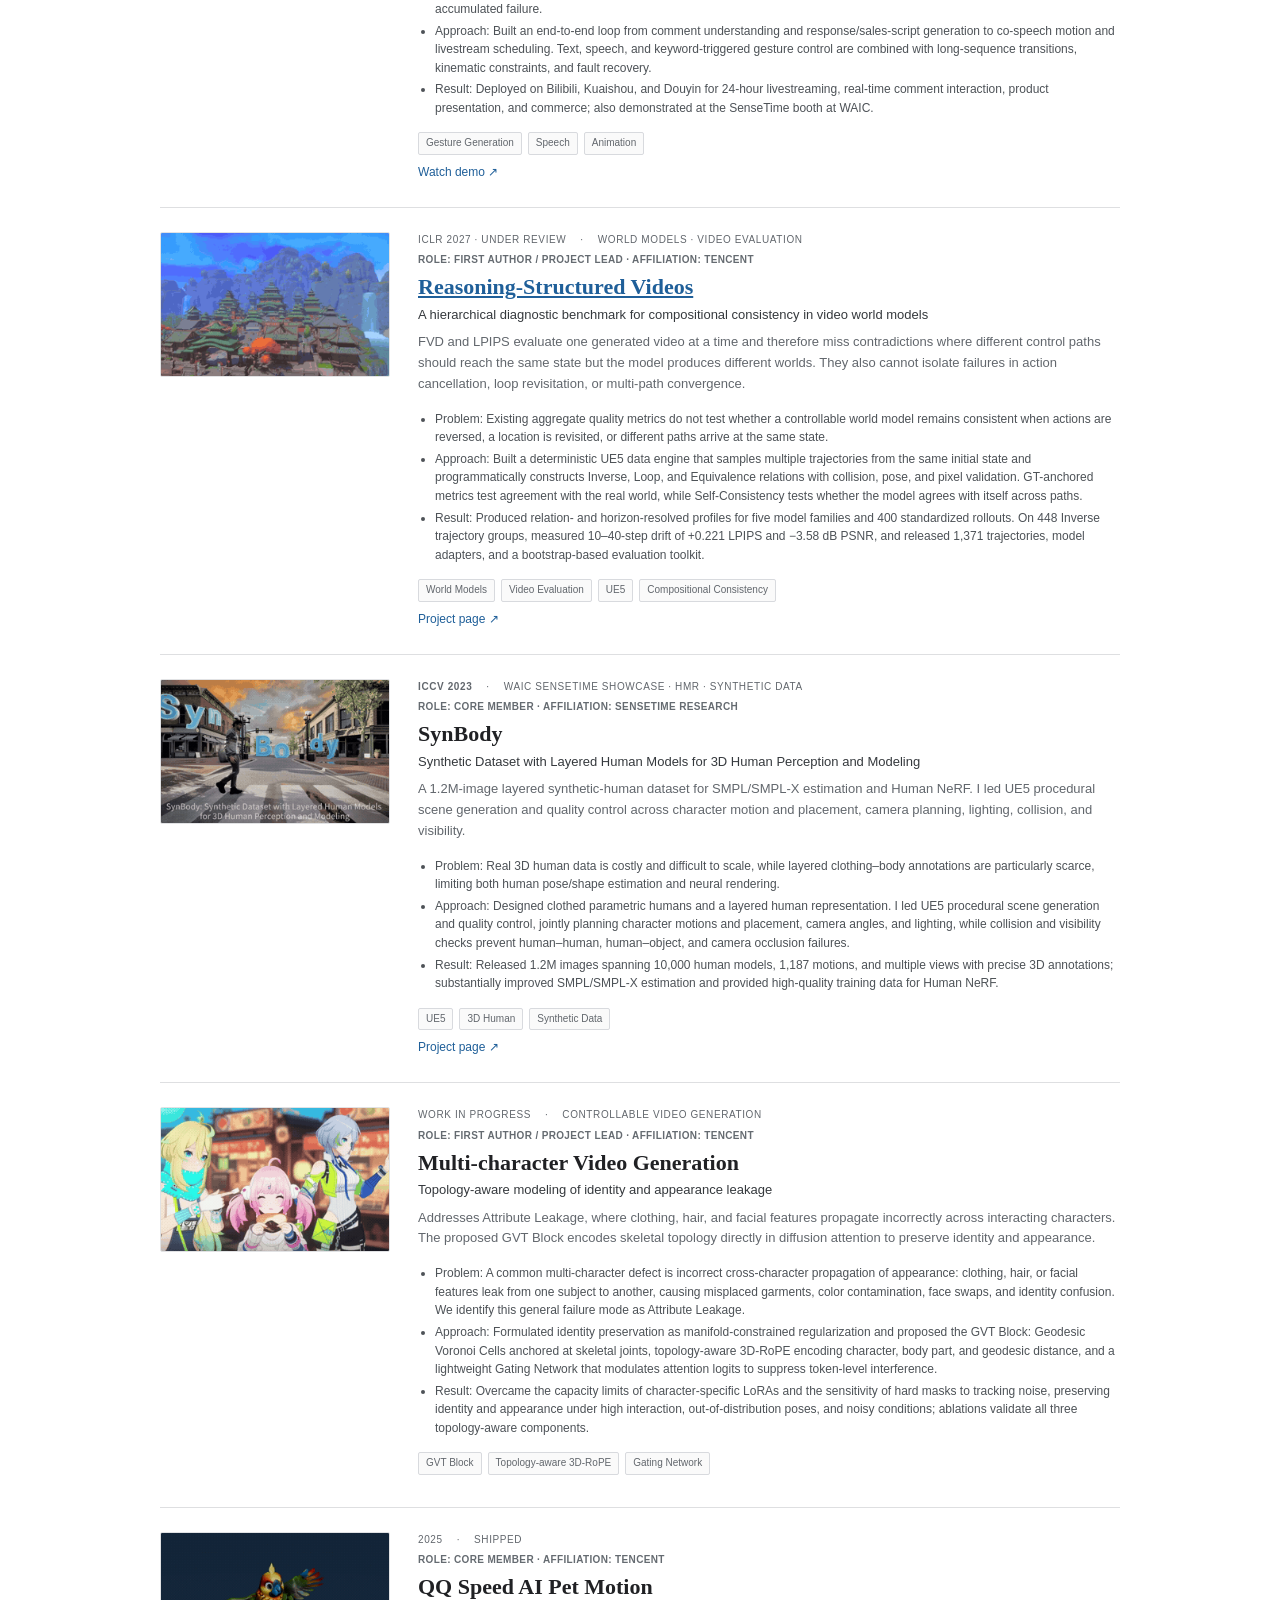
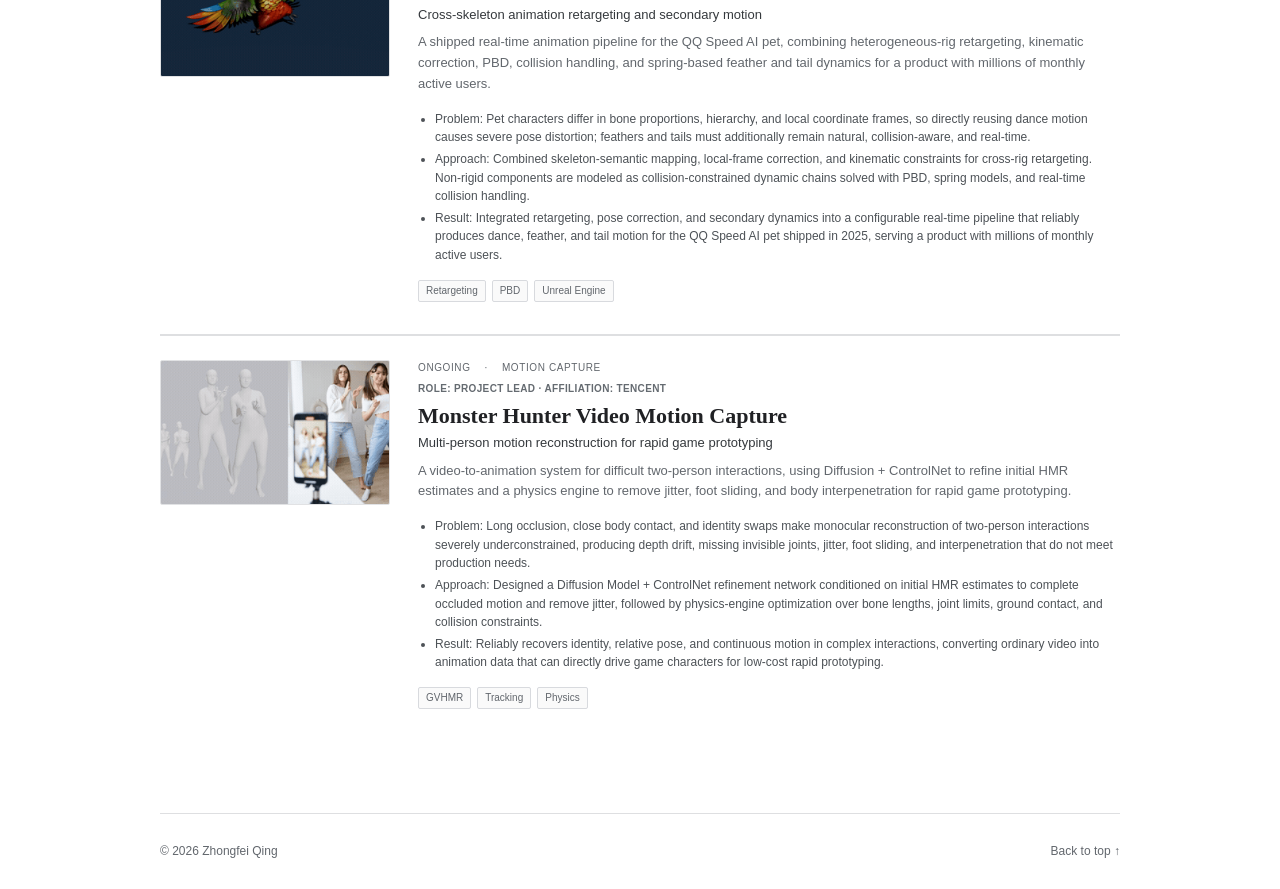
==== commit 2f2d663e: "Bold author name in Story-to-Motion homepage card" ====
--- a/index.html
+++ b/index.html
@@ -159,7 +159,7 @@
           <p class="project-credit" data-locale data-en="Role: First Author / Project Lead · Affiliation: SenseTime Research" data-zh="身份：一作 / 主要负责人 · 成果单位：商汤研究院">Role: First Author / Project Lead · Affiliation: SenseTime Research</p>
           <h3><a href="./projects/story-to-motion/">Story-to-Motion</a></h3>
           <p class="project-subtitle" data-i18n="projectSubtitle">Synthesizing Infinite and Controllable Character Animation from Long Text</p>
-          <p class="project-authors">Zhongfei Qing, Zhongang Cai, Zhitao Yang, and Lei Yang</p>
+          <p class="project-authors"><strong>Zhongfei Qing</strong>, Zhongang Cai, Zhitao Yang, and Lei Yang</p>
           <p data-i18n="projectDescription">A hierarchical language-planning and local-motion generation framework that converts long narratives into executable motion plans, then autoregressively synthesizes coherent, trajectory-controllable character animation without a fixed sequence horizon.</p>
           <ul class="project-details">
             <li data-locale data-en="Problem: Fixed-window text-to-motion models cannot continuously map long narratives into semantically coherent, trajectory-controllable performance; longer sequences accumulate semantic drift, repeated actions, and abrupt transitions." data-zh="问题：固定窗口文本动作模型难以将长篇叙事持续映射为语义连贯、轨迹可控的角色表演，序列延长后易产生语义漂移、动作重复与片段突变。">Problem: Fixed-window text-to-motion models cannot continuously map long narratives into semantically coherent, trajectory-controllable performance; longer sequences accumulate semantic drift, repeated actions, and abrupt transitions.</li>
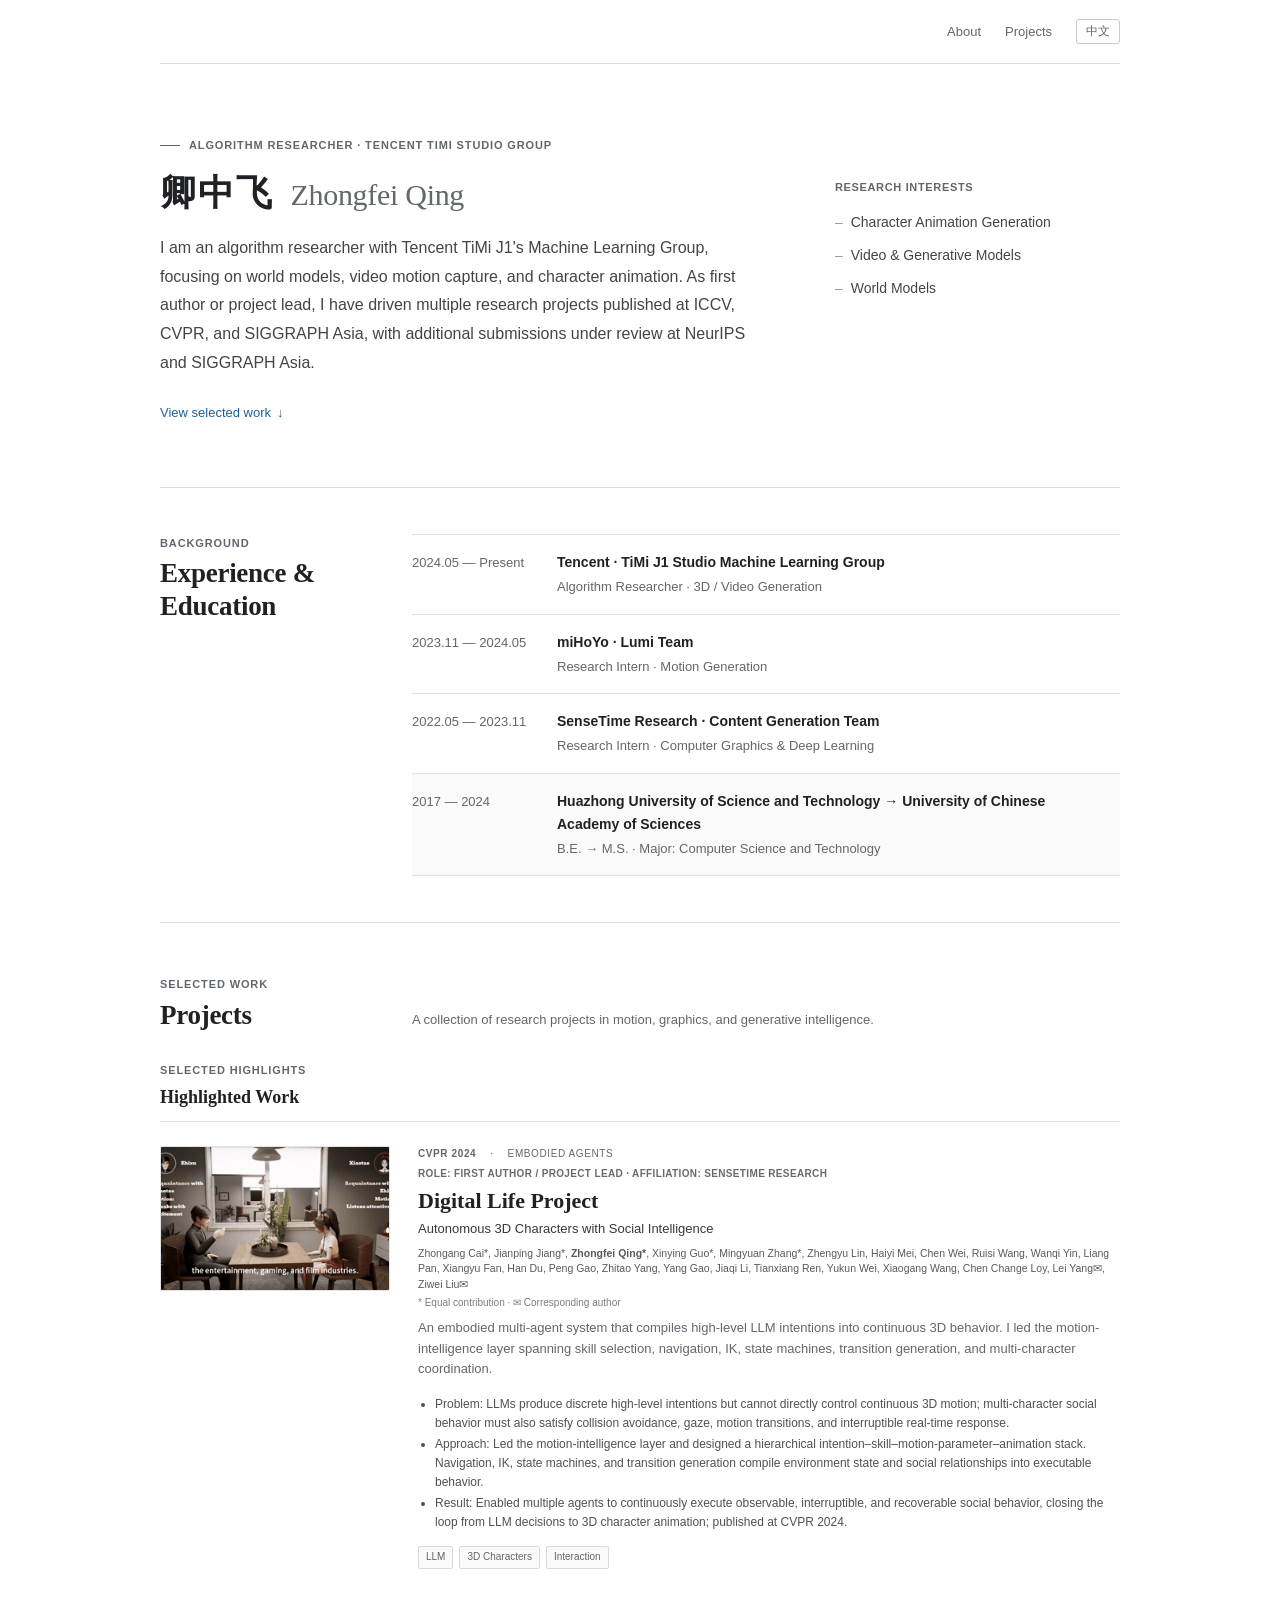
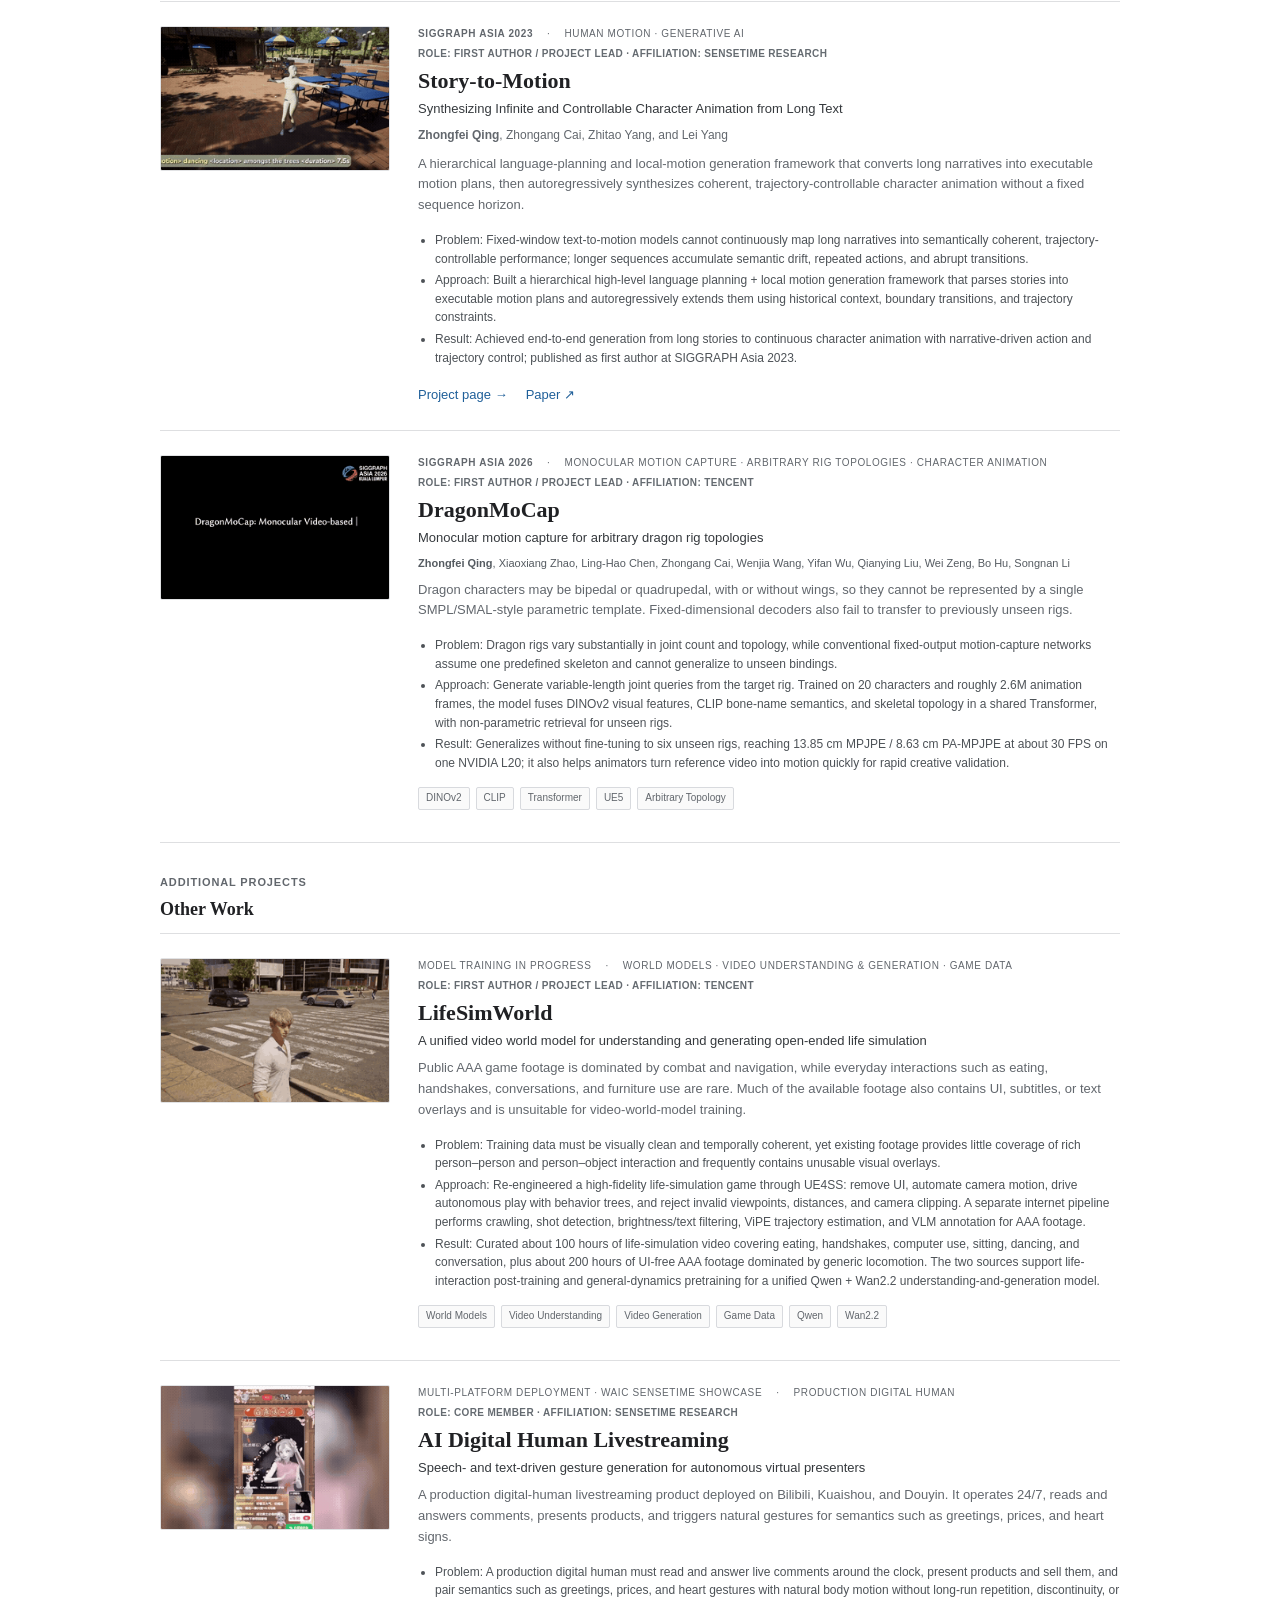
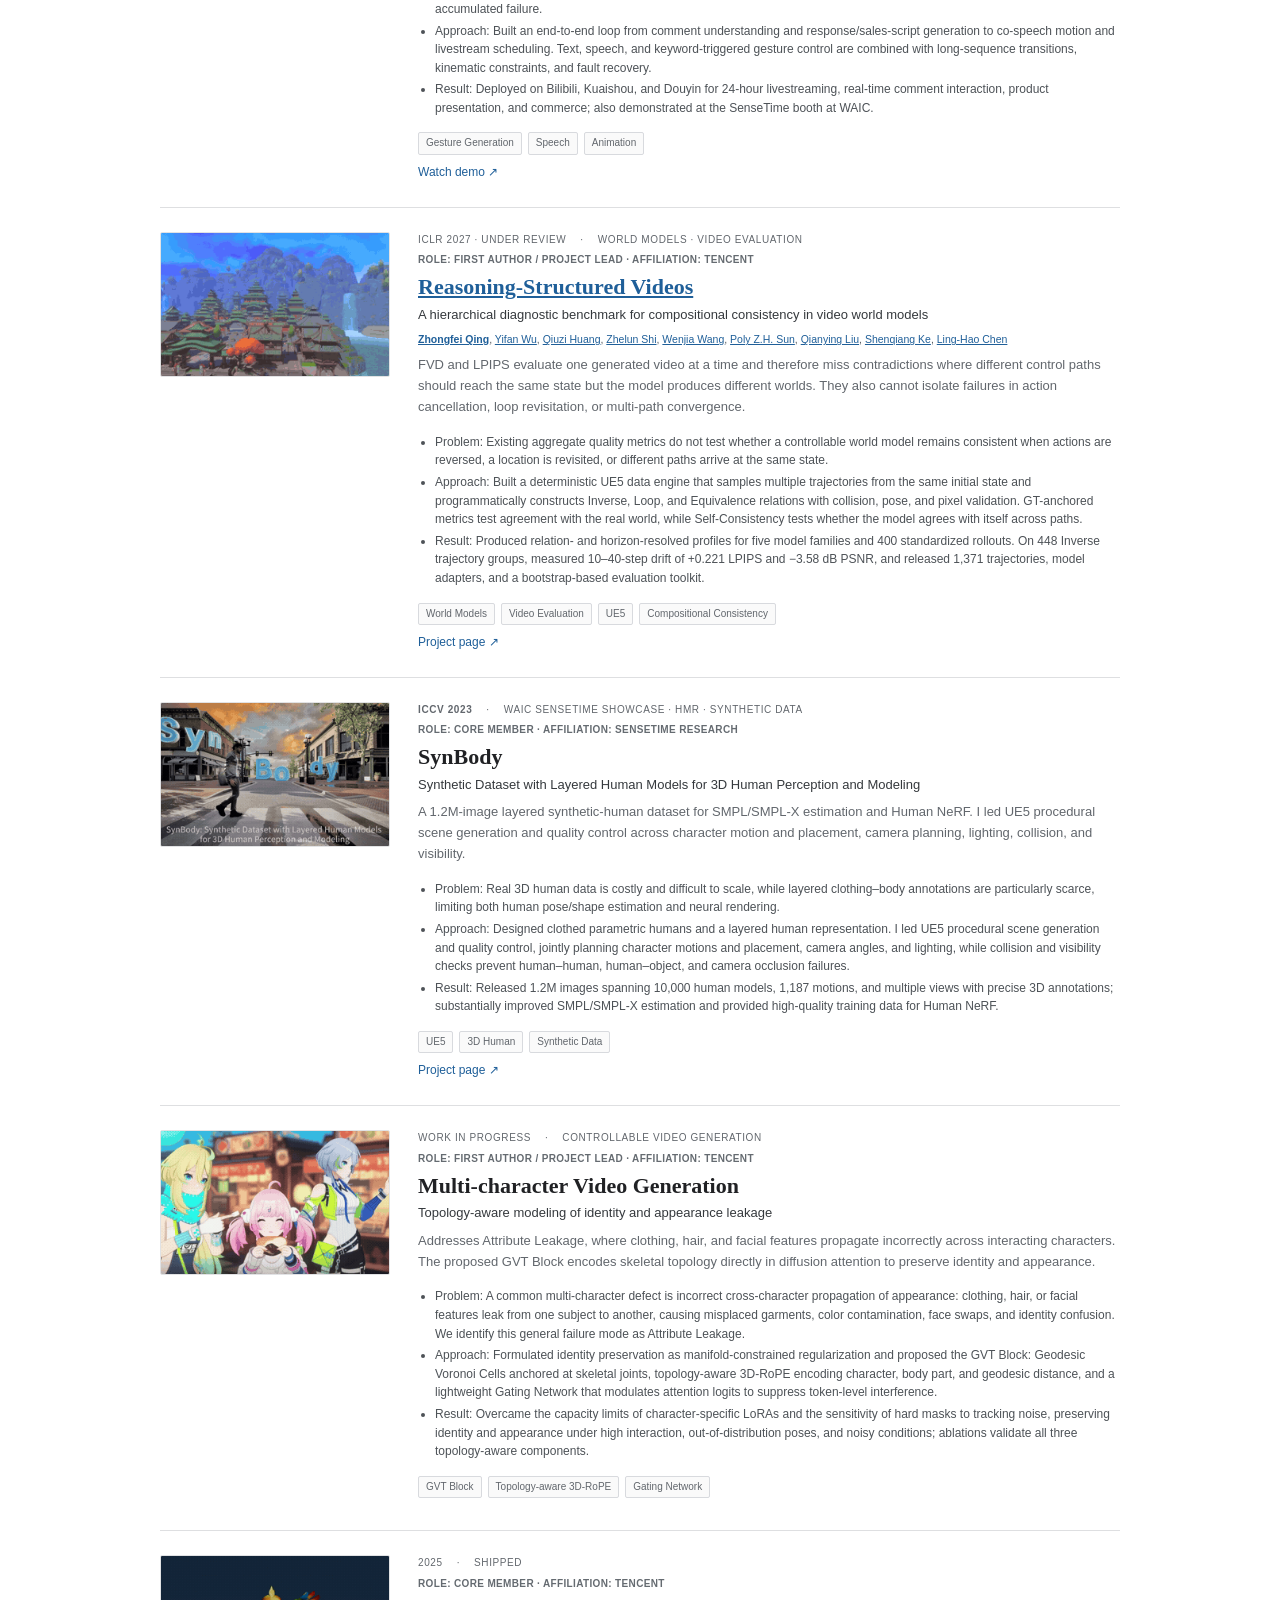
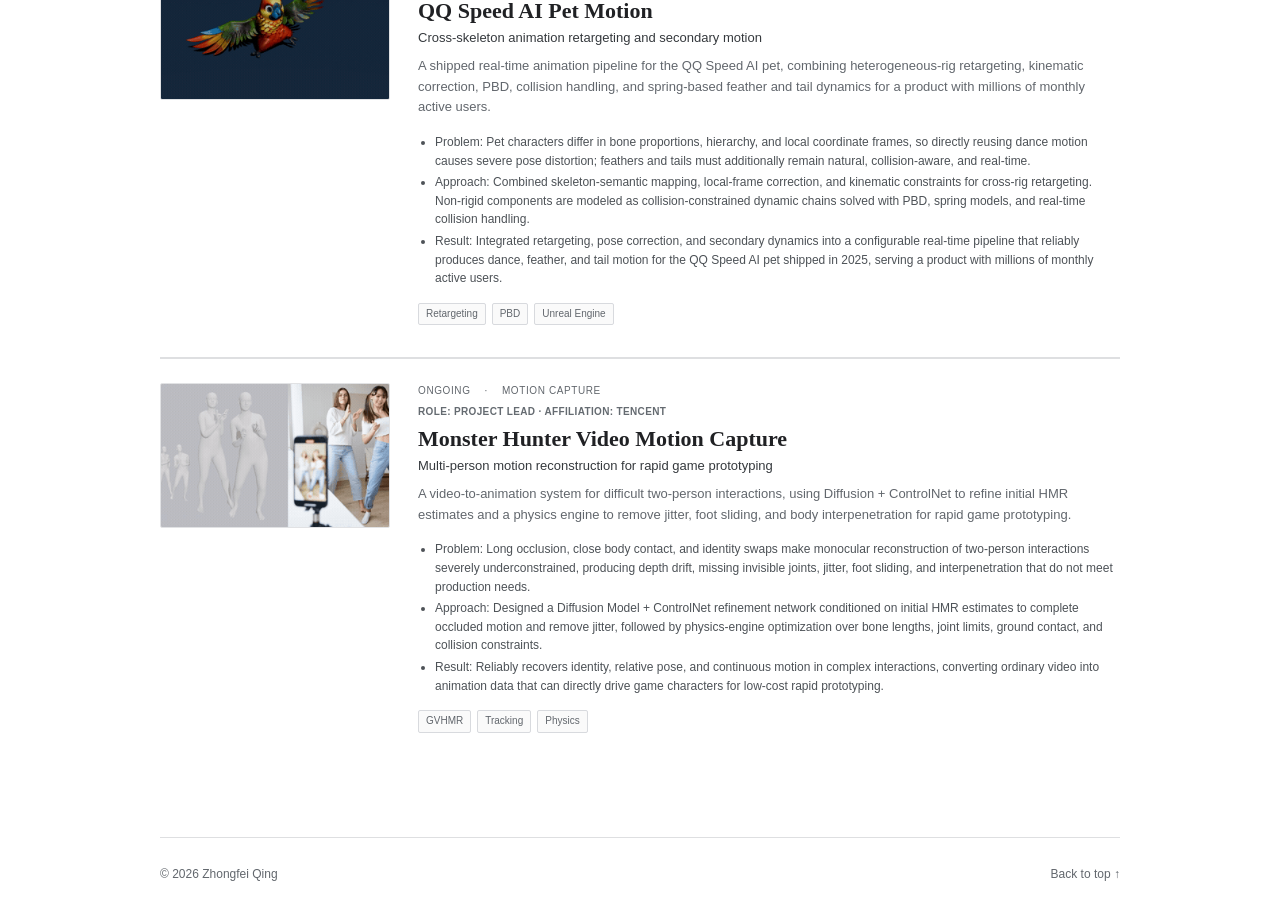
==== commit a68c7ed4: "Add Reasoning-Structured Videos authors" ====
--- a/index.html
+++ b/index.html
@@ -136,6 +136,7 @@
           <p class="project-credit" data-locale data-en="Role: First Author / Project Lead · Affiliation: Tencent" data-zh="身份：一作 / 主要负责人 · 成果单位：腾讯">Role: First Author / Project Lead · Affiliation: Tencent</p>
           <h3><a href="https://reasoningvideo.github.io/reasoning-structured-videos/" target="_blank" rel="noreferrer">Reasoning-Structured Videos</a></h3>
           <p class="summary-subtitle" data-locale data-en="A hierarchical diagnostic benchmark for compositional consistency in video world models" data-zh="面向视频世界模型组合一致性的分层诊断基准">A hierarchical diagnostic benchmark for compositional consistency in video world models</p>
+          <p class="summary-authors full-author-list"><strong><a href="https://openreview.net/profile?id=~Zhongfei_Qing1" target="_blank" rel="noreferrer">Zhongfei Qing</a></strong>, <a href="https://openreview.net/profile?id=~Yifan_Wu7" target="_blank" rel="noreferrer">Yifan Wu</a>, <a href="https://openreview.net/profile?id=~Qiuzi_Huang1" target="_blank" rel="noreferrer">Qiuzi Huang</a>, <a href="https://openreview.net/profile?id=~Zhelun_Shi1" target="_blank" rel="noreferrer">Zhelun Shi</a>, <a href="https://openreview.net/profile?id=~Wenjia_Wang1" target="_blank" rel="noreferrer">Wenjia Wang</a>, <a href="https://openreview.net/profile?id=~Poly_Z.H._Sun1" target="_blank" rel="noreferrer">Poly Z.H. Sun</a>, <a href="https://openreview.net/profile?id=~Qianying_Liu2" target="_blank" rel="noreferrer">Qianying Liu</a>, <a href="https://openreview.net/profile?id=~Shenqiang_Ke1" target="_blank" rel="noreferrer">Shenqiang Ke</a>, <a href="https://openreview.net/profile?id=~Ling-Hao_Chen1" target="_blank" rel="noreferrer">Ling-Hao Chen</a></p>
           <p data-locale data-en="FVD and LPIPS evaluate one generated video at a time and therefore miss contradictions where different control paths should reach the same state but the model produces different worlds. They also cannot isolate failures in action cancellation, loop revisitation, or multi-path convergence." data-zh="FVD、LPIPS 只评价单条视频，无法发现“不同控制路径本应到达同一状态，模型却生成不同世界”的矛盾，也无法区分动作撤销、闭环重访和多路径汇合中的一致性失效。">FVD and LPIPS evaluate one generated video at a time and therefore miss contradictions where different control paths should reach the same state but the model produces different worlds. They also cannot isolate failures in action cancellation, loop revisitation, or multi-path convergence.</p>
           <ul class="project-details">
             <li data-locale data-en="Problem: Existing aggregate quality metrics do not test whether a controllable world model remains consistent when actions are reversed, a location is revisited, or different paths arrive at the same state." data-zh="问题：现有整体质量指标无法检验可控世界模型在动作撤销、闭环重访或不同路径到达同一状态时是否仍能维持同一个世界。">Problem: Existing aggregate quality metrics do not test whether a controllable world model remains consistent when actions are reversed, a location is revisited, or different paths arrive at the same state.</li>
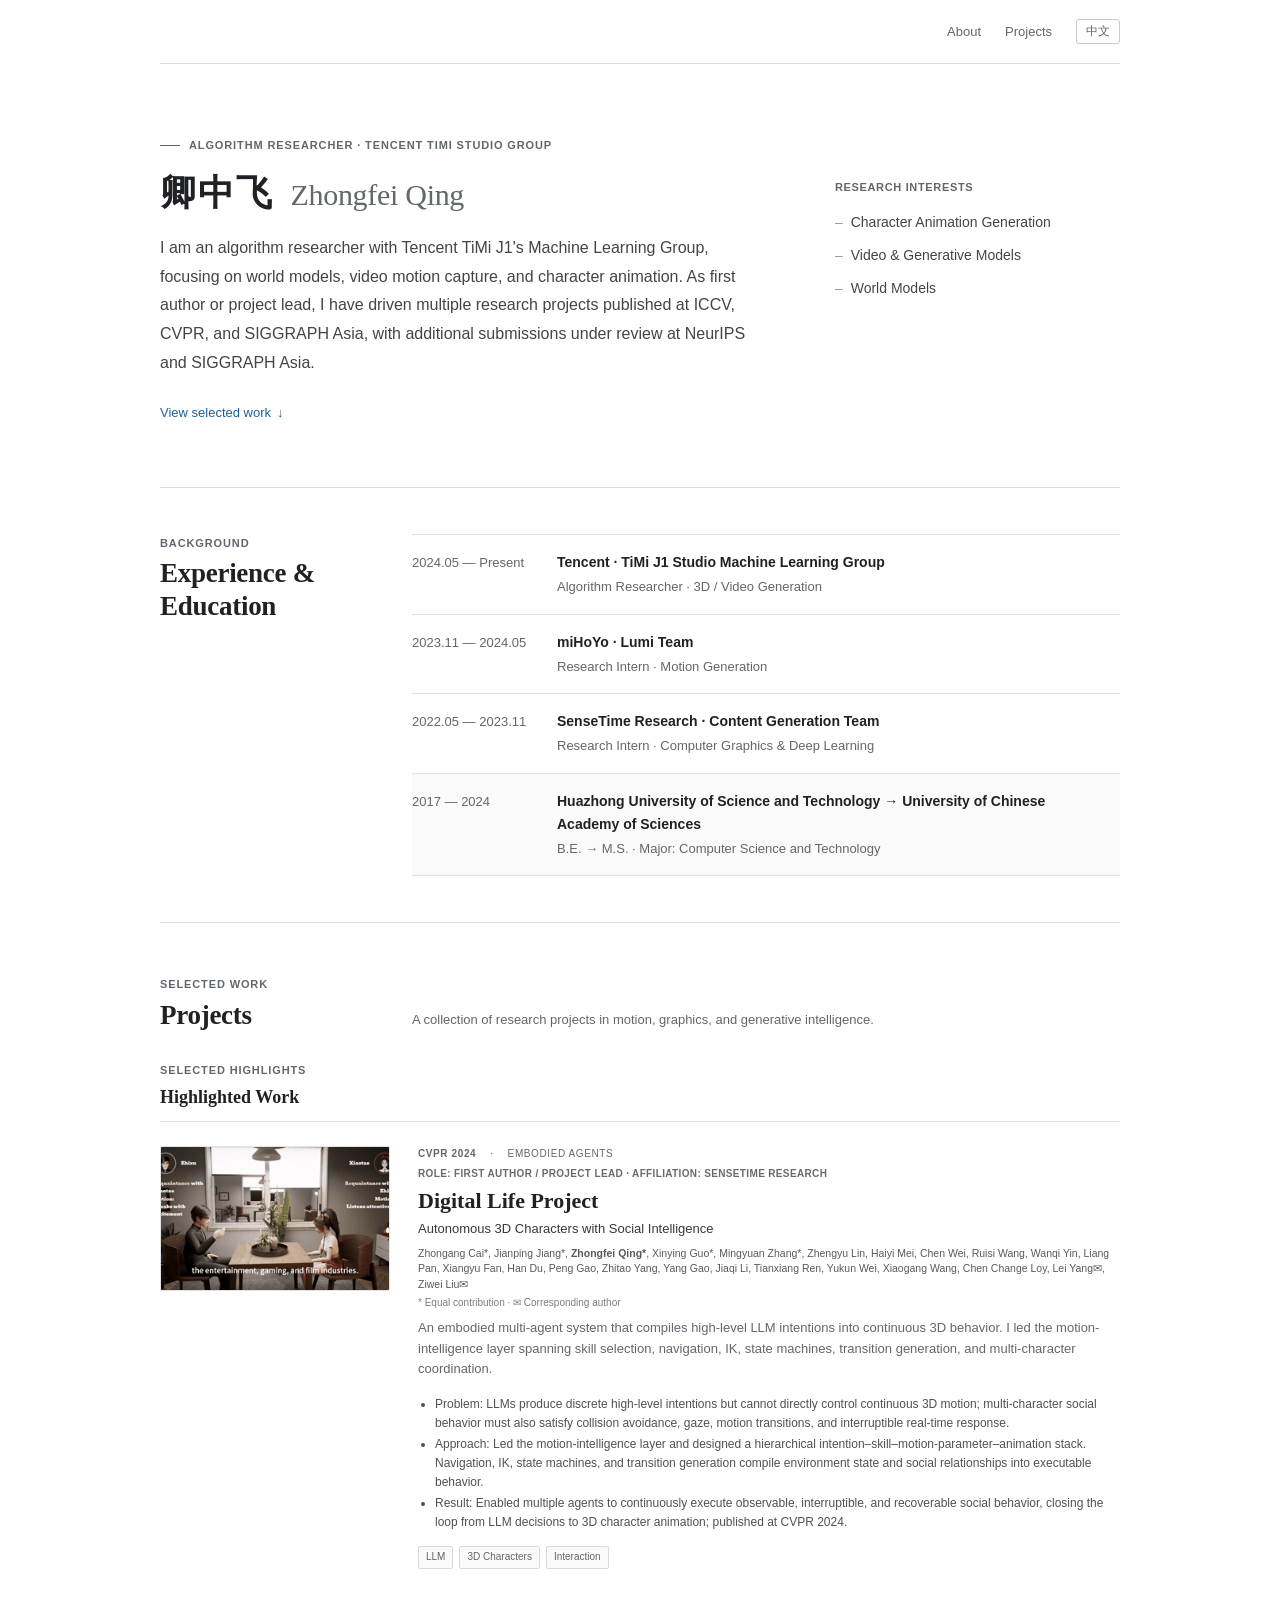
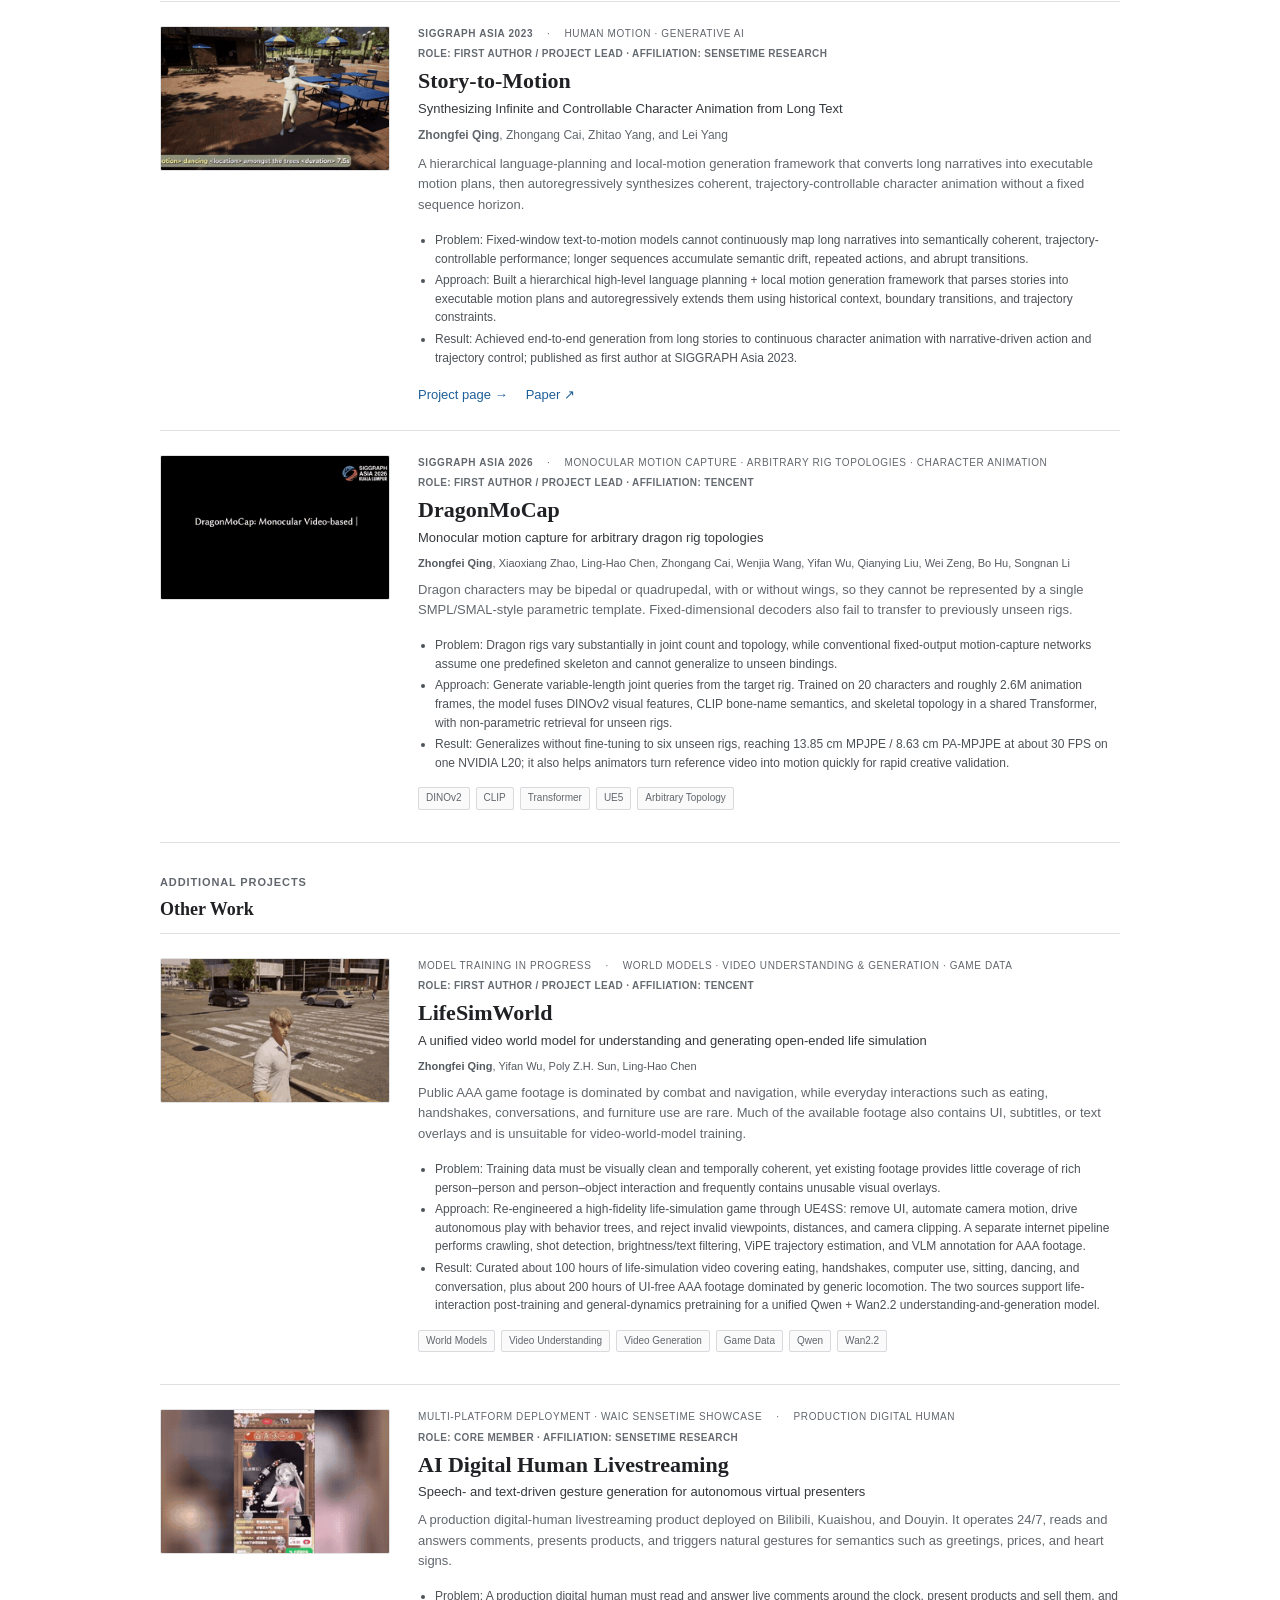
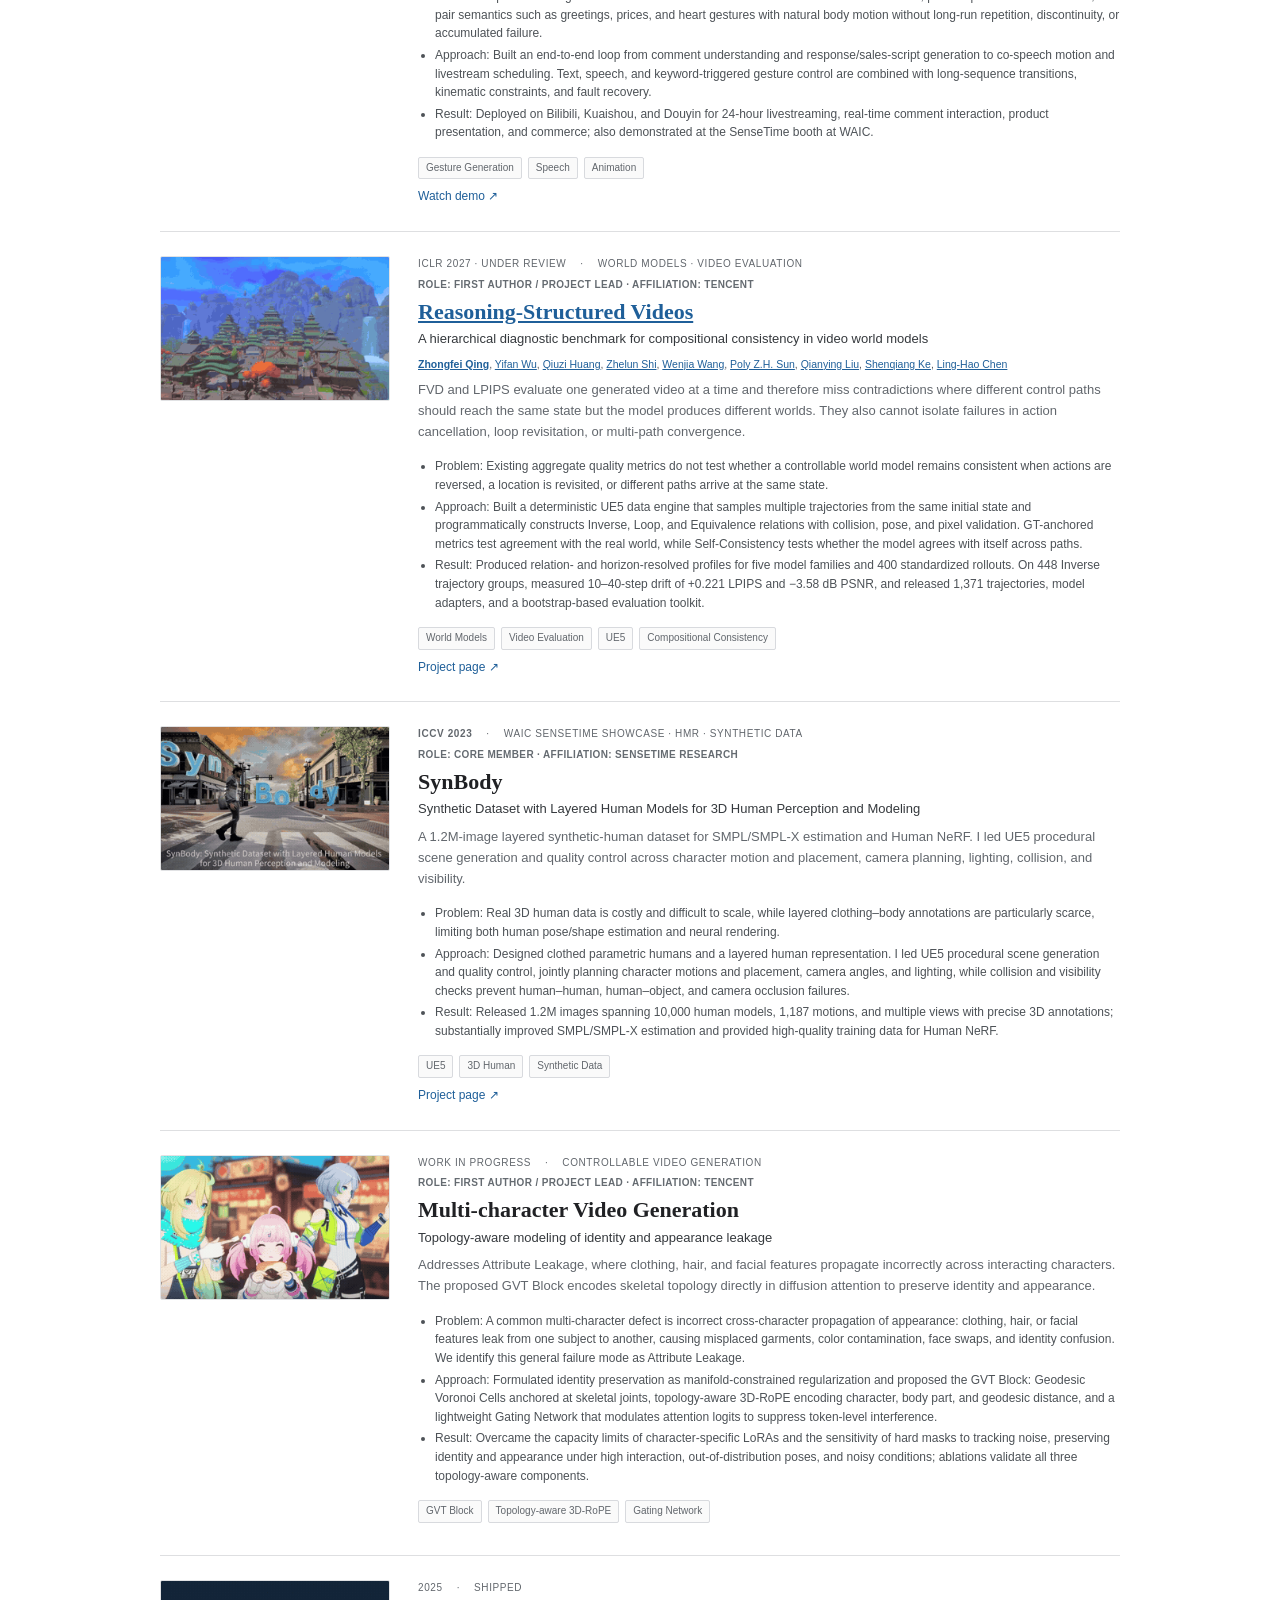
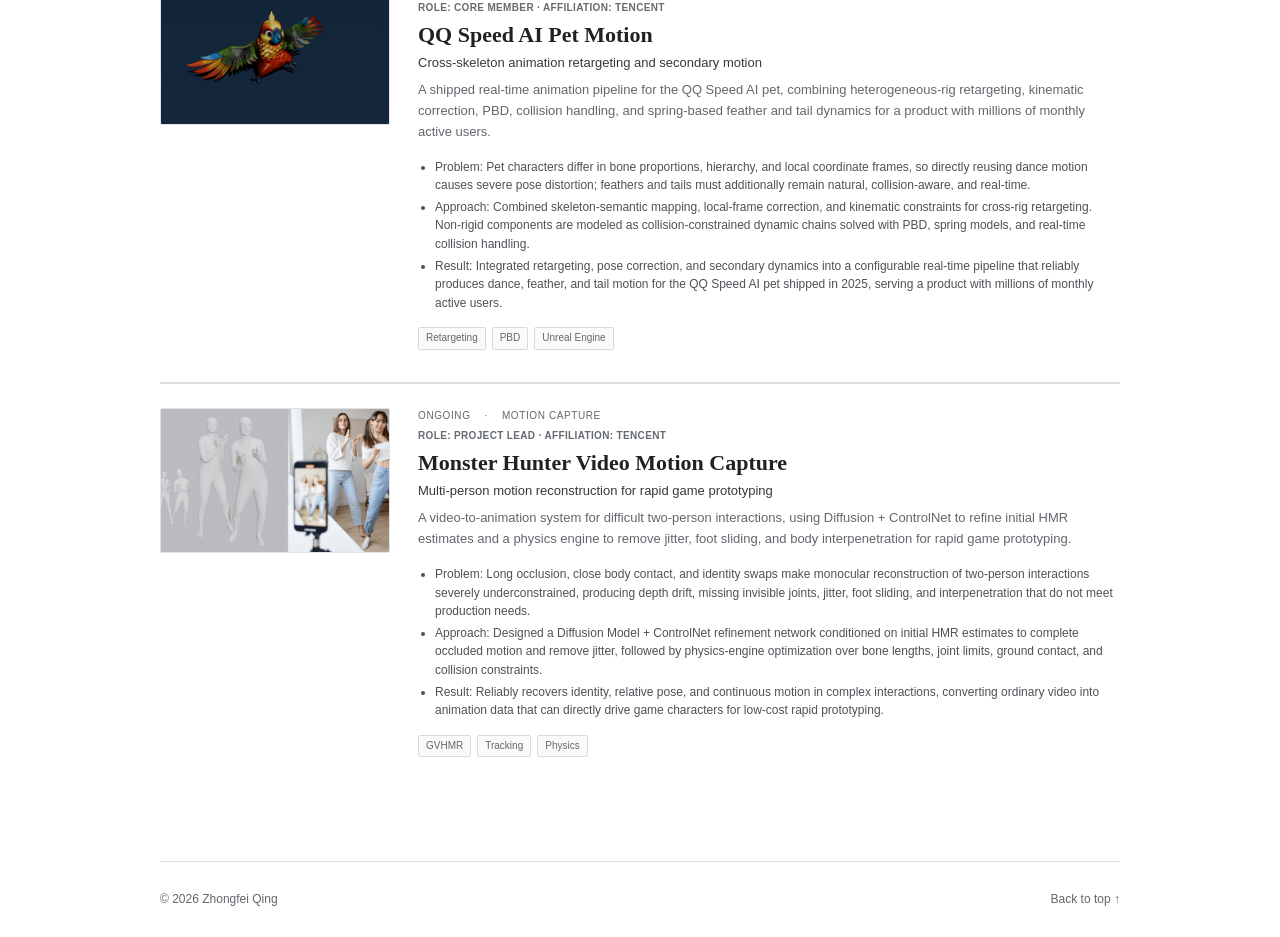
==== commit 3e497029: "Add LifeSimWorld authors" ====
--- a/index.html
+++ b/index.html
@@ -119,6 +119,7 @@
           <p class="project-credit" data-locale data-en="Role: First Author / Project Lead · Affiliation: Tencent" data-zh="身份：一作 / 主要负责人 · 成果单位：腾讯">Role: First Author / Project Lead · Affiliation: Tencent</p>
           <h3>LifeSimWorld</h3>
           <p class="summary-subtitle" data-locale data-en="A unified video world model for understanding and generating open-ended life simulation" data-zh="面向开放生活模拟的理解—生成一体化视频世界模型">A unified video world model for understanding and generating open-ended life simulation</p>
+          <p class="summary-authors"><strong>Zhongfei Qing</strong>, Yifan Wu, Poly Z.H. Sun, Ling-Hao Chen</p>
           <p data-locale data-en="Public AAA game footage is dominated by combat and navigation, while everyday interactions such as eating, handshakes, conversations, and furniture use are rare. Much of the available footage also contains UI, subtitles, or text overlays and is unsuitable for video-world-model training." data-zh="公开 3A 游戏视频以战斗、导航为主，坐下、进食、握手和交谈等生活交互占比极低；同时大量素材含 UI、字幕或文字叠层，可直接用于视频世界模型训练的高质量数据十分稀缺。">Public AAA game footage is dominated by combat and navigation, while everyday interactions such as eating, handshakes, conversations, and furniture use are rare. Much of the available footage also contains UI, subtitles, or text overlays and is unsuitable for video-world-model training.</p>
           <ul class="project-details">
             <li data-locale data-en="Problem: Training data must be visually clean and temporally coherent, yet existing footage provides little coverage of rich person–person and person–object interaction and frequently contains unusable visual overlays." data-zh="问题：世界模型训练数据既要画面洁净、时序连续，也要覆盖丰富的人—人和人—物交互；现有素材在生活行为密度与可用画面质量上都存在明显缺口。">Problem: Training data must be visually clean and temporally coherent, yet existing footage provides little coverage of rich person–person and person–object interaction and frequently contains unusable visual overlays.</li>
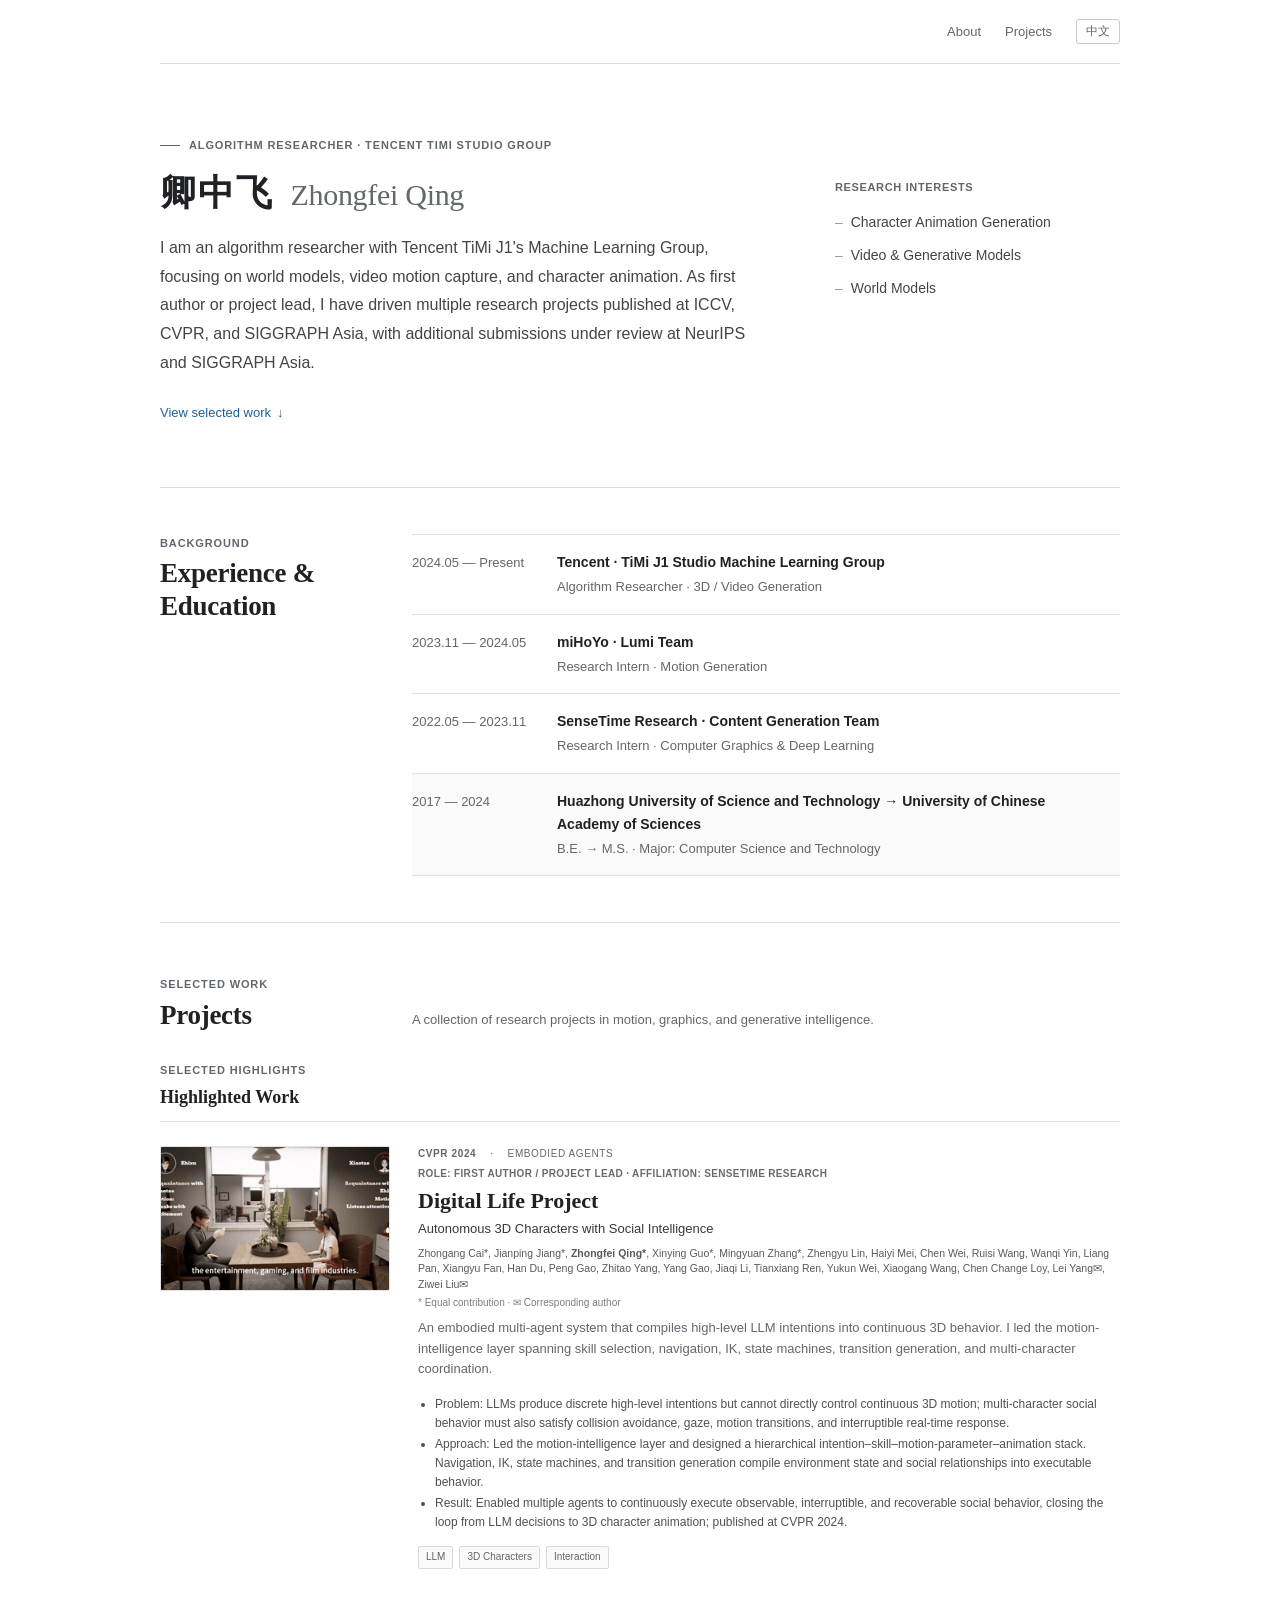
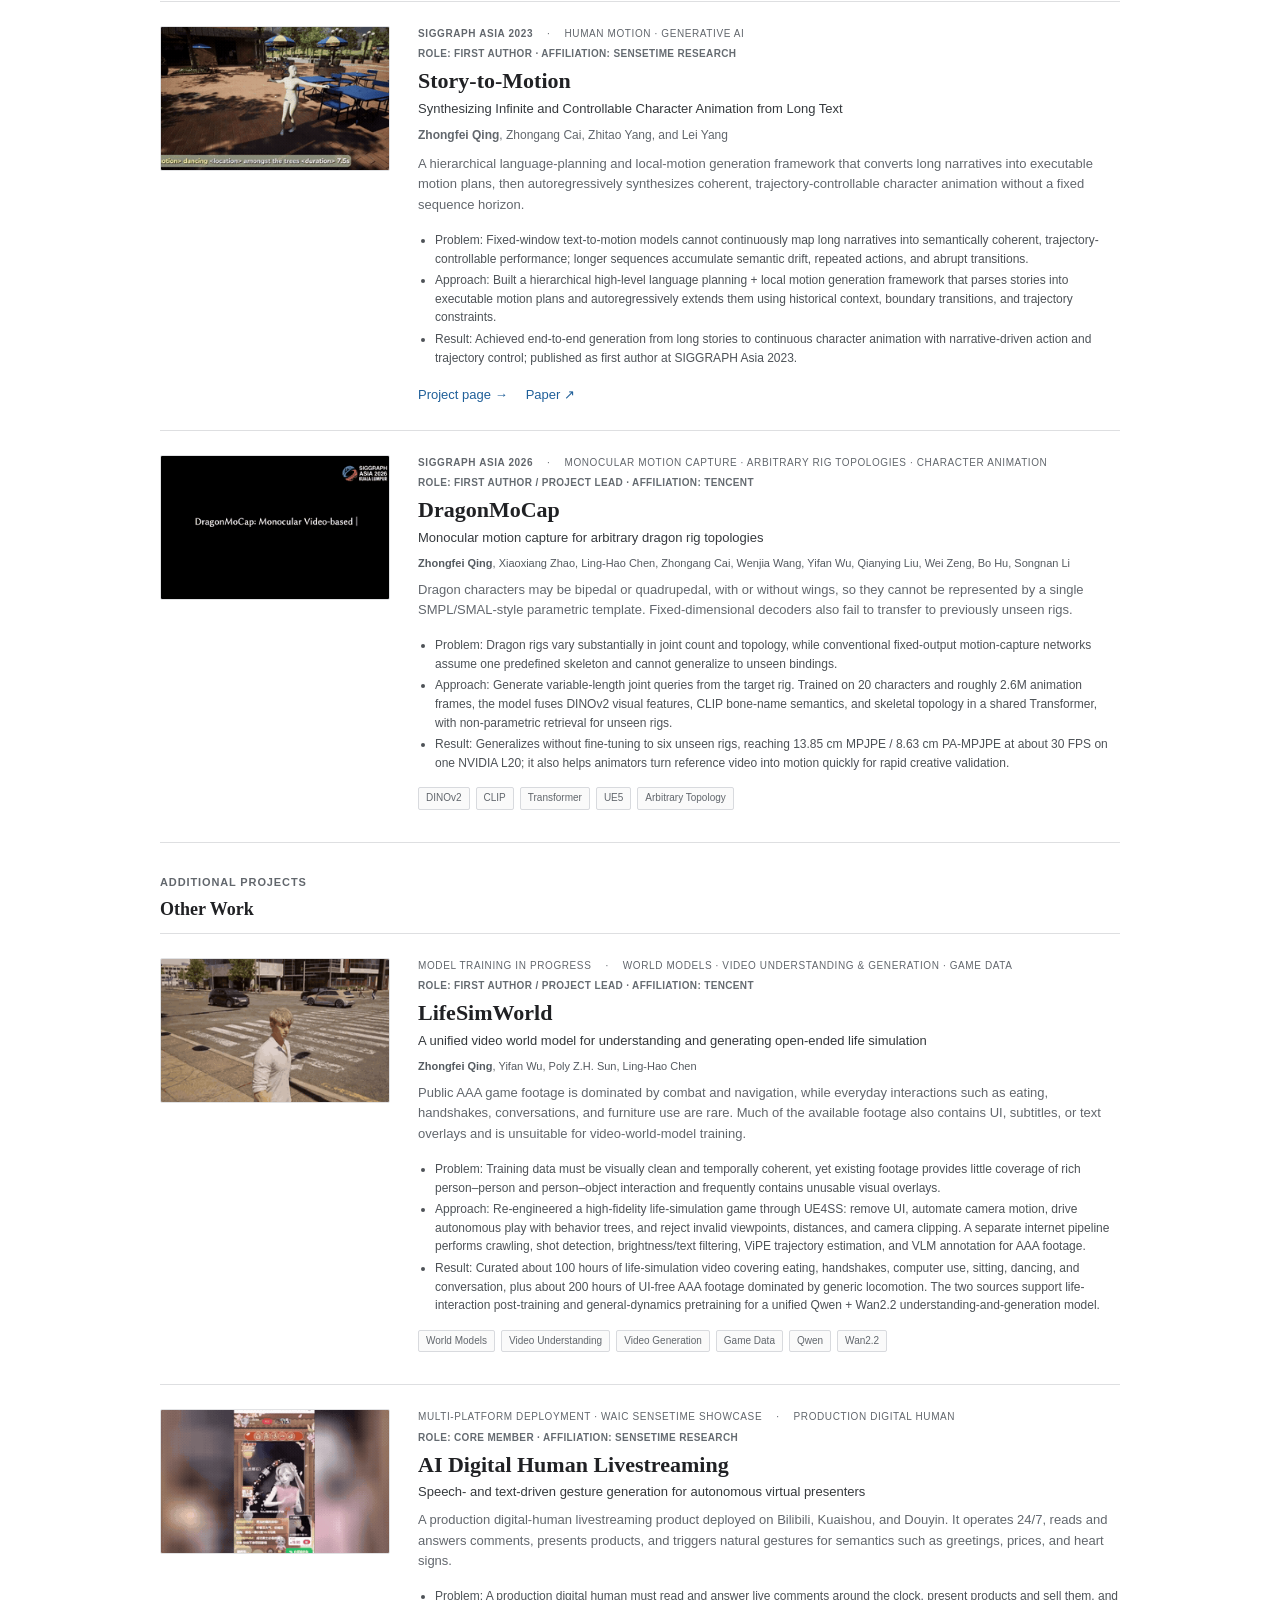
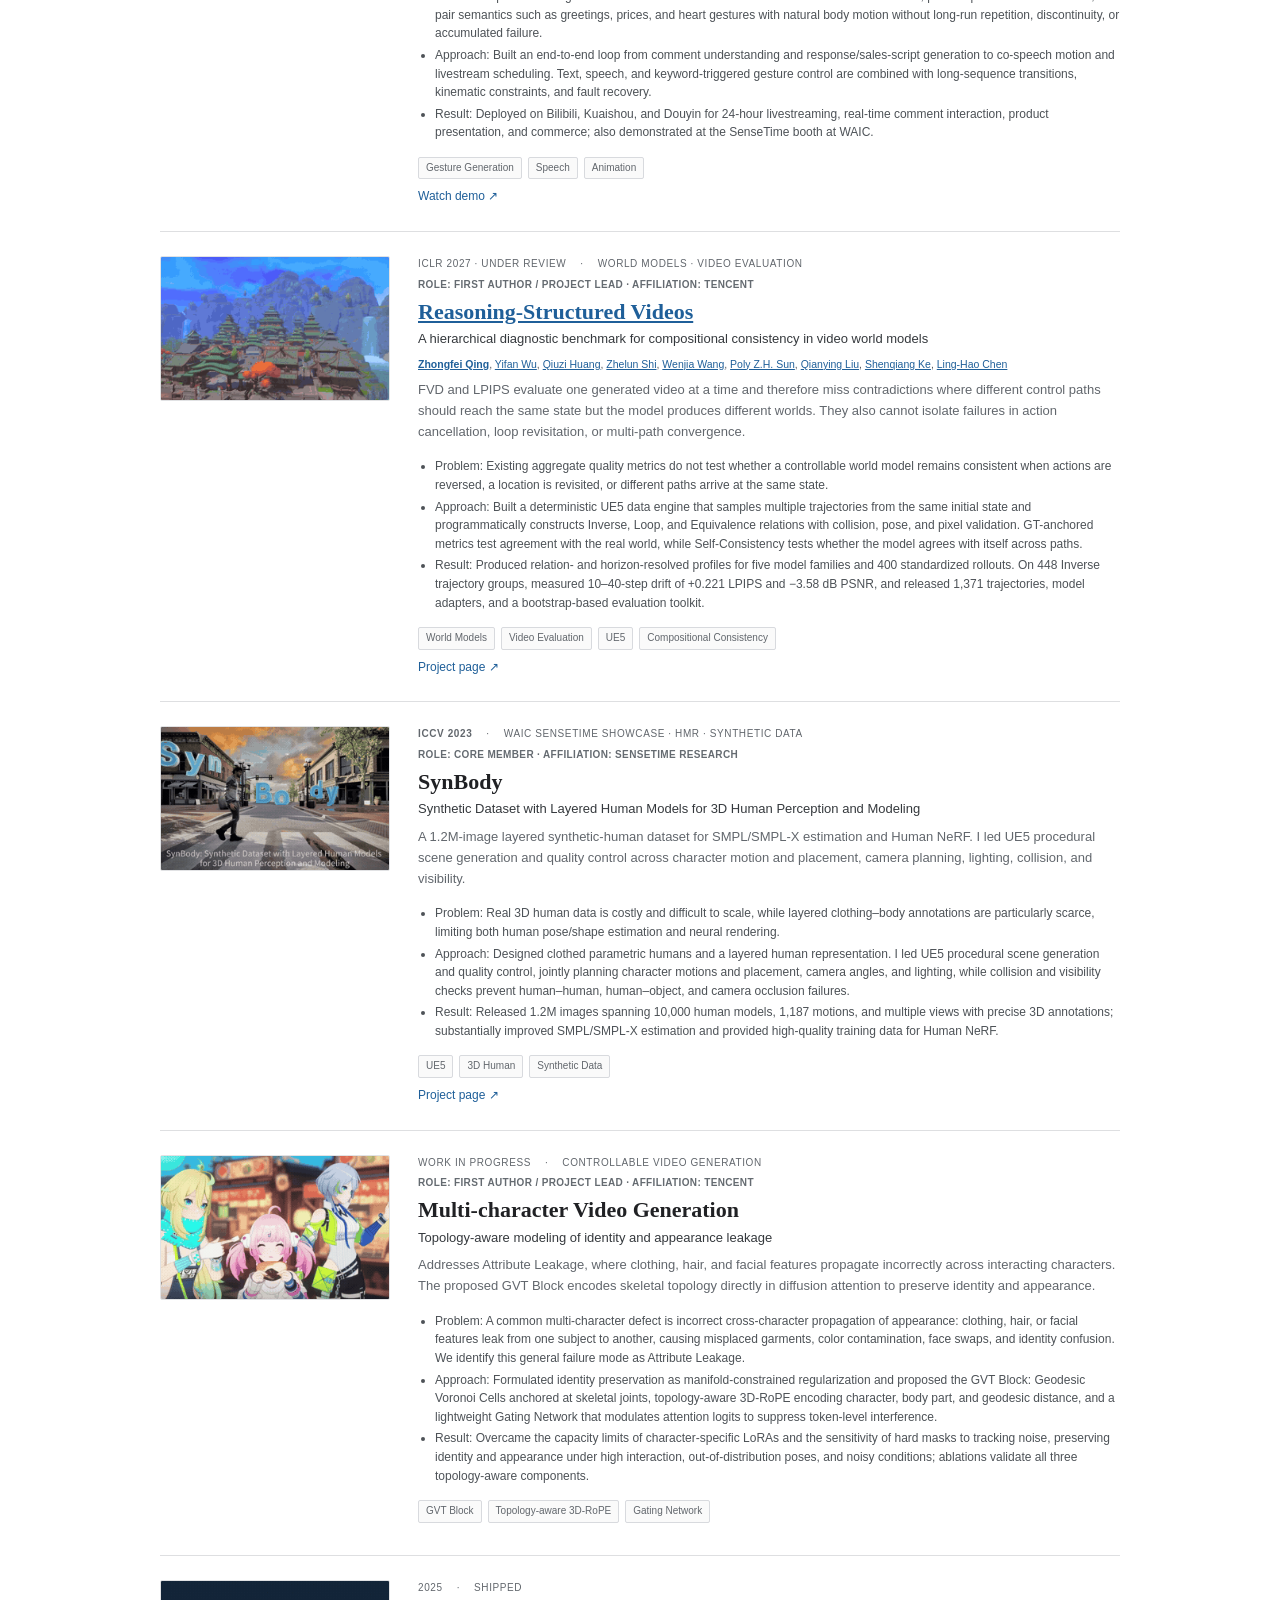
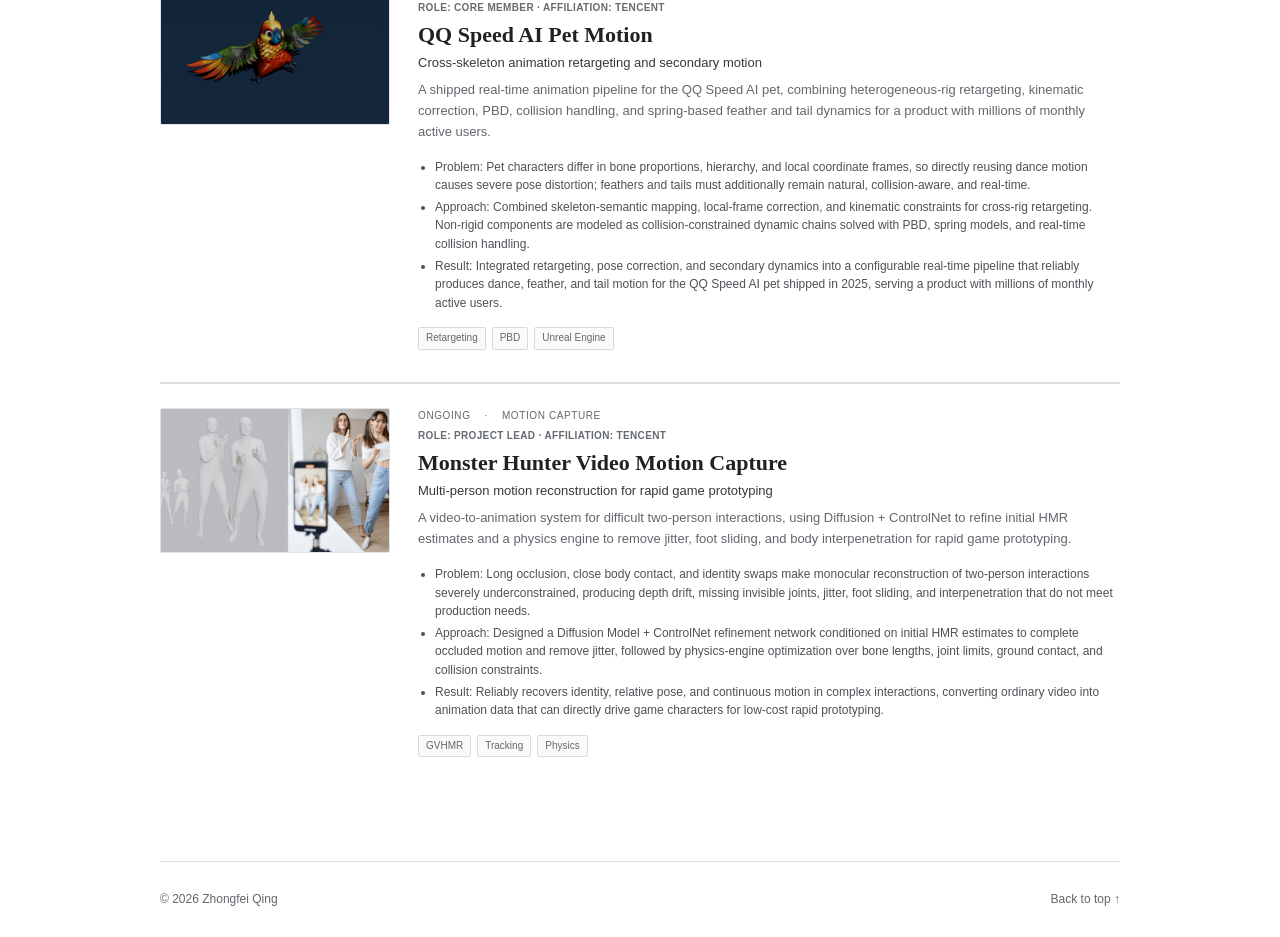
==== commit db72bd95: "Clarify Digital Life author role" ====
--- a/index.html
+++ b/index.html
@@ -158,7 +158,7 @@
             <span class="accepted-label">SIGGRAPH Asia 2023</span>
             <span>Human Motion · Generative AI</span>
           </div>
-          <p class="project-credit" data-locale data-en="Role: First Author / Project Lead · Affiliation: SenseTime Research" data-zh="身份：一作 / 主要负责人 · 成果单位：商汤研究院">Role: First Author / Project Lead · Affiliation: SenseTime Research</p>
+          <p class="project-credit" data-locale data-en="Role: First Author · Affiliation: SenseTime Research" data-zh="身份：一作 · 成果单位：商汤研究院">Role: First Author · Affiliation: SenseTime Research</p>
           <h3><a href="./projects/story-to-motion/">Story-to-Motion</a></h3>
           <p class="project-subtitle" data-i18n="projectSubtitle">Synthesizing Infinite and Controllable Character Animation from Long Text</p>
           <p class="project-authors"><strong>Zhongfei Qing</strong>, Zhongang Cai, Zhitao Yang, and Lei Yang</p>
